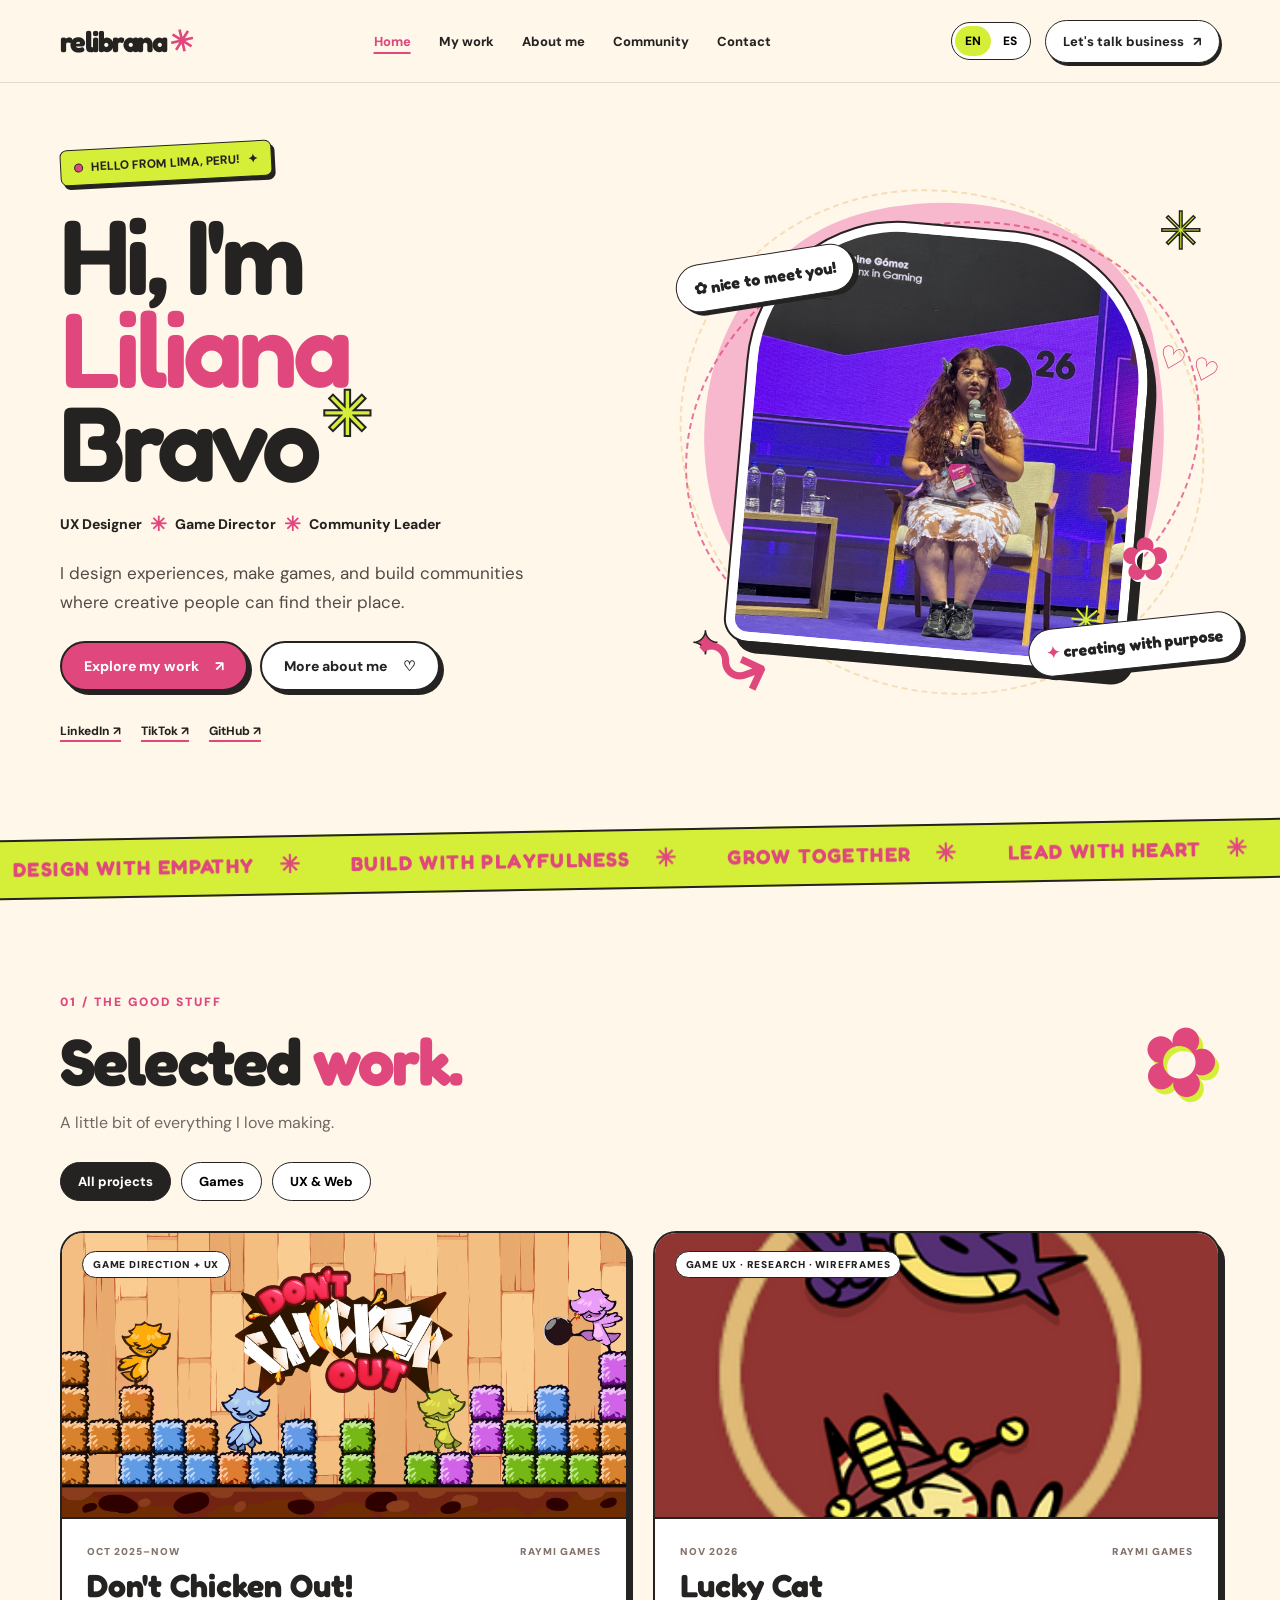
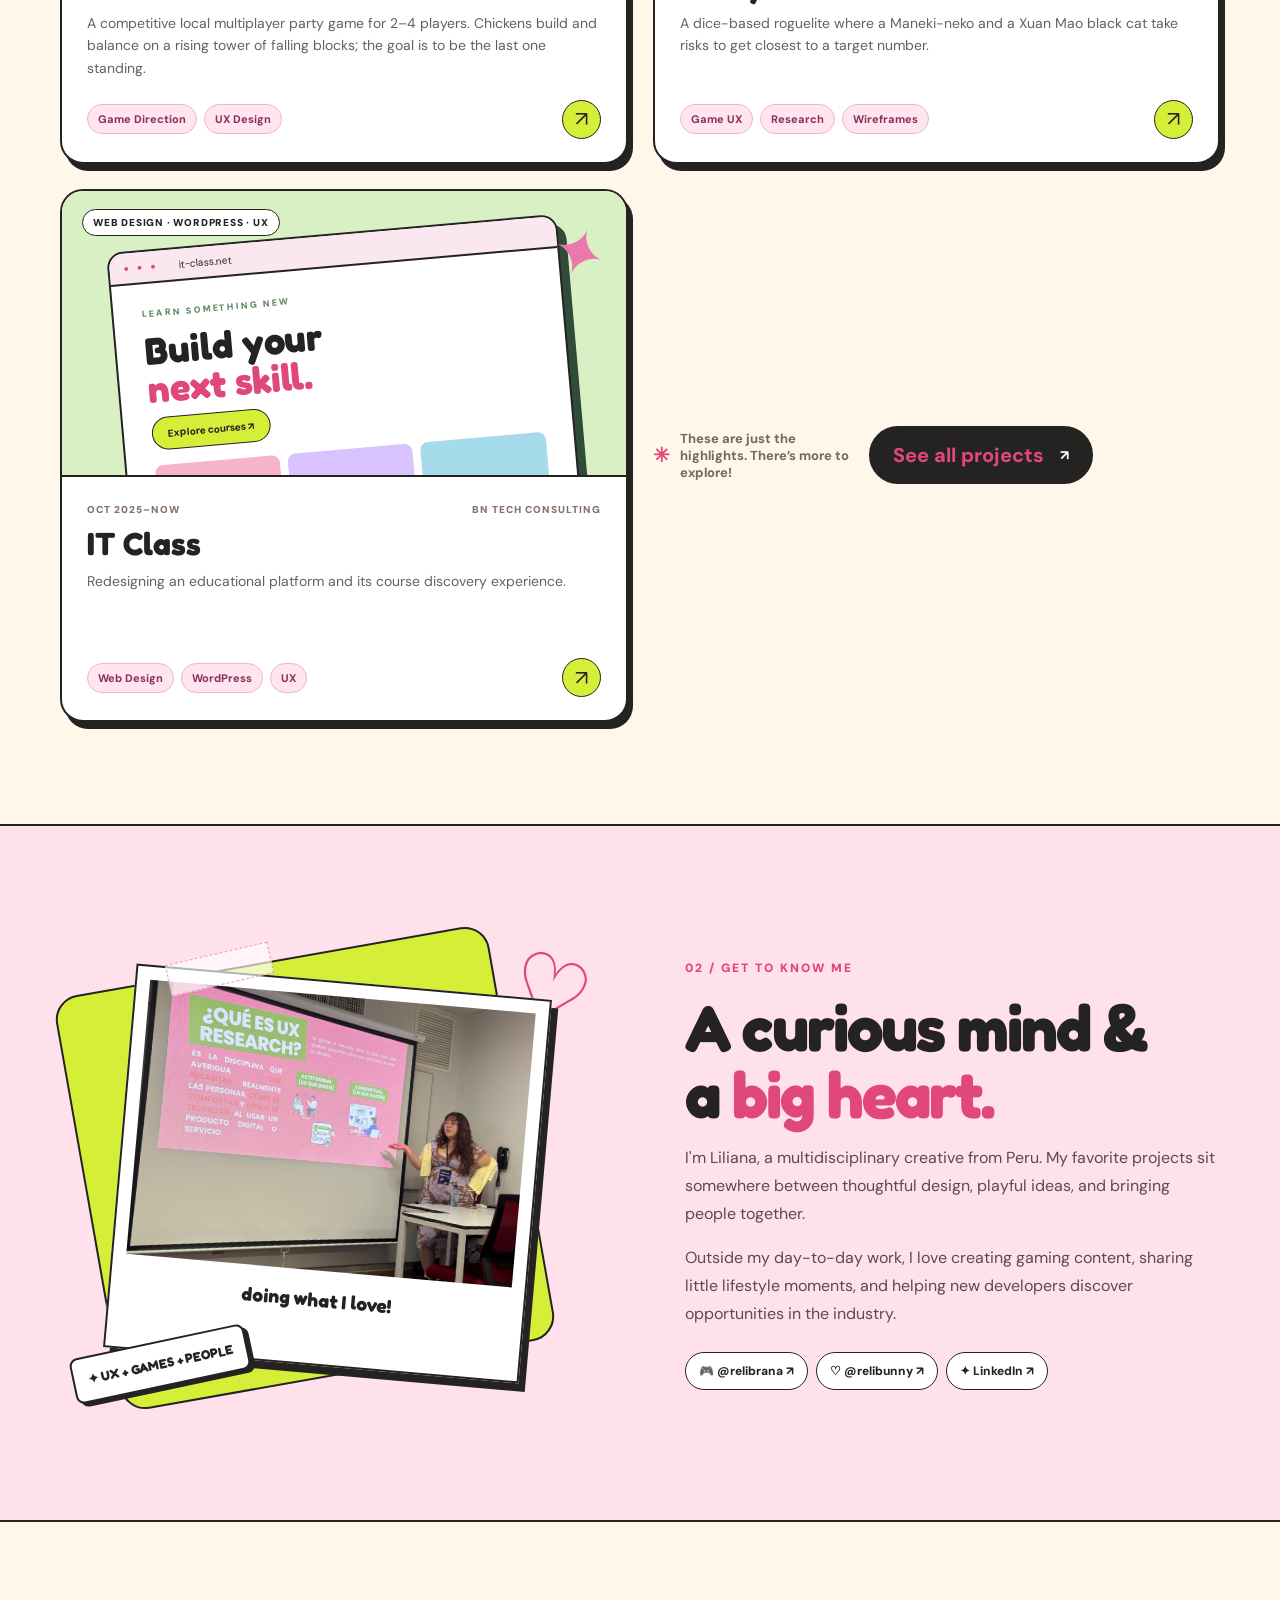
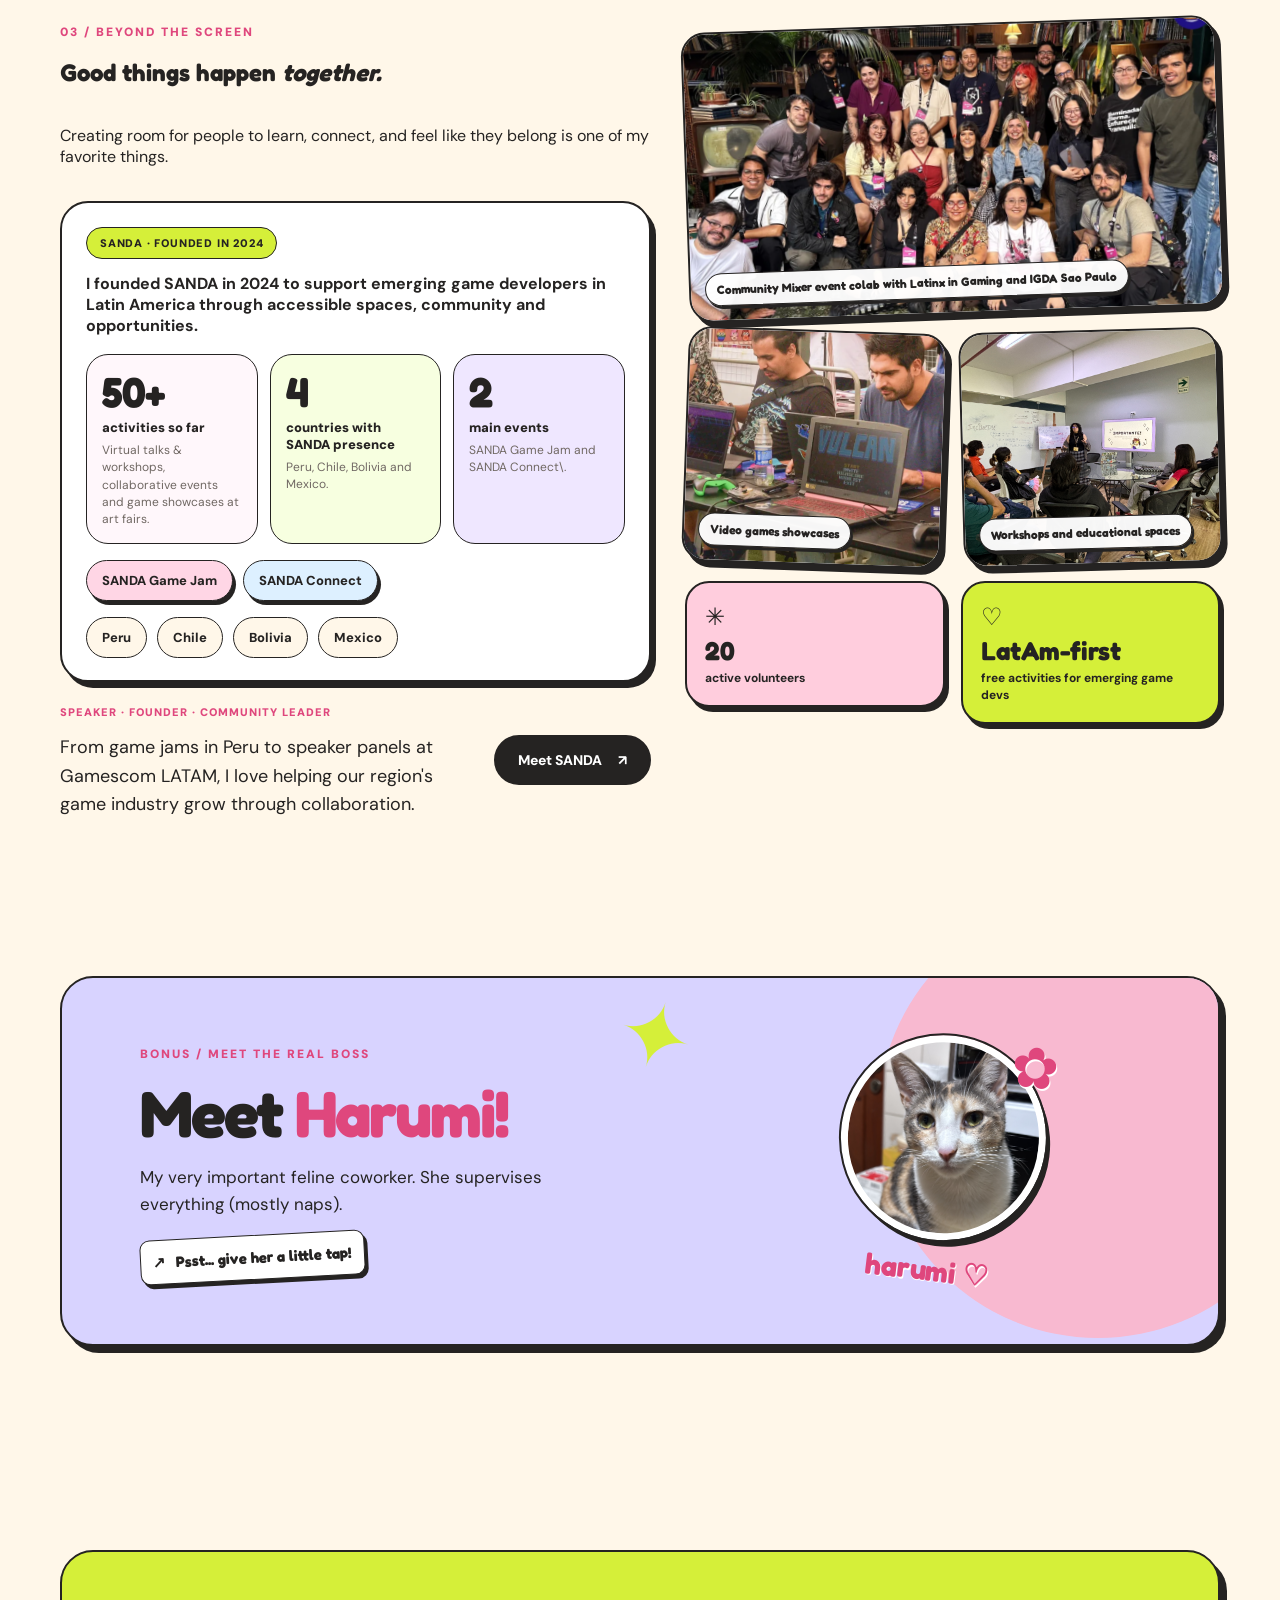
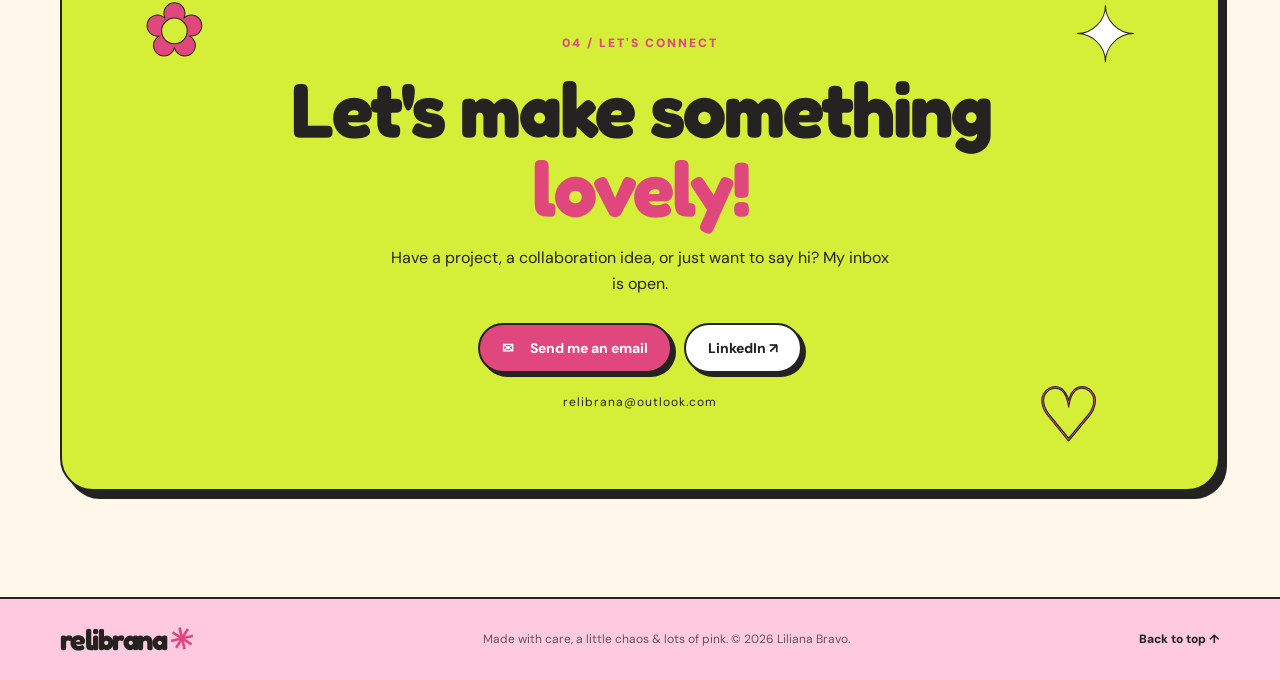
==== liliana-home/index.html @ 13c6dd51 "Initial commit" ====
<!DOCTYPE html>

<html lang="en">
<head>
<meta charset="utf-8"/>
<meta content="width=device-width, initial-scale=1" name="viewport"/>
<meta content="#fff7e9" name="theme-color"/>
<meta content="Liliana Bravo. UX Designer, Game Director and Community Leader based in Peru." name="description"/>
<title>Liliana Bravo · UX Designer · Game Director · Community Leader</title>
<link href="https://fonts.googleapis.com" rel="preconnect"/>
<link crossorigin="" href="https://fonts.gstatic.com" rel="preconnect"/>
<link href="https://fonts.googleapis.com/css2?family=DM+Sans:wght@400;500;600;700;800&amp;family=Fredoka:wght@400;500;600;700&amp;display=swap" rel="stylesheet"/>
<link href="styles.css" rel="stylesheet"/><link href="case-modal.css" rel="stylesheet"/>
<script defer="" src="script.js"></script><script defer="" src="case-modal.js"></script>
</head>
<body>
<a class="skip-link" data-en="Skip to content" data-es="Ir al contenido" href="#main">Skip to content</a>
<div class="site-shell">
<header class="site-header" id="top">
<nav aria-label="Primary navigation" class="nav wrap">
<a aria-label="Relibrana, home" class="wordmark" href="#top">relibrana<span class="wordmark-star">✳</span></a>
<button aria-controls="navLinks" aria-expanded="false" class="menu-button" id="menuButton" type="button"><span aria-hidden="true">☰</span><span class="sr-only">Menu</span></button>
<div class="nav-links" id="navLinks">
<a data-en="Home" data-es="Inicio" href="#top" class="nav-current" aria-current="page">Home</a>
<a data-en="My work" data-es="Mi trabajo" href="projects.html">My work</a>
<a data-en="About me" data-es="Sobre mí" href="about.html">About me</a>
<a data-en="Community" data-es="Comunidad" href="community.html">Community</a>
<a data-en="Contact" data-es="Contacto" href="contact.html">Contact</a>
</div>
<div class="nav-actions">
<div aria-label="Language / Idioma" class="lang-picker" role="group"><button aria-pressed="true" class="lang active" data-lang="en" type="button">EN</button><button aria-pressed="false" class="lang" data-lang="es" type="button">ES</button></div>
<a class="nav-contact" href="mailto:relibrana@outlook.com"><span data-en="Let's talk business" data-es="Hablemos de negocios">Let's talk business</span><span aria-hidden="true">↗</span></a>
</div>
</nav>
</header>
<main id="main">
<section aria-labelledby="hero-title" class="hero wrap">
<div class="hero-copy">
<div class="top-sticker"><span class="dot-live"></span><span data-en="HELLO FROM LIMA, PERU!" data-es="¡HOLA DESDE LIMA, PERÚ!">HELLO FROM LIMA, PERU!</span><span aria-hidden="true"> ✦</span></div>
<h1 id="hero-title"><span data-en="Hi, I'm" data-es="¡Hola! Soy">Hi, I'm</span><br/><span class="name-highlight">Liliana</span><br/>Bravo<span aria-hidden="true" class="star-title">✳</span></h1>
<div class="hero-role"><span data-en="UX Designer" data-es="Diseñadora UX">UX Designer</span><span aria-hidden="true" class="mini-star">✳</span><span>Game Director</span><span aria-hidden="true" class="mini-star">✳</span><span>Community Leader</span></div>
<p class="hero-lead" data-en="I design experiences, make games, and build communities where creative people can find their place." data-es="Diseño experiencias, creo videojuegos y construyo comunidades donde las personas creativas puedan encontrar su lugar.">I design experiences, make games, and build communities where creative people can find their place.</p>
<div class="hero-buttons"><a class="button button-pink" href="projects.html"><span data-en="Explore my work" data-es="Explora mis proyectos">Explore my work</span><span aria-hidden="true">↗</span></a><a class="button button-white" href="#about"><span data-en="More about me" data-es="Conoce más de mí">More about me</span><span aria-hidden="true">♡</span></a></div>
<div aria-label="Social profiles" class="social-links"><a href="https://www.linkedin.com/in/relibrana" rel="noopener noreferrer" target="_blank">LinkedIn ↗</a><a href="https://www.tiktok.com/@relibrana" rel="noopener noreferrer" target="_blank">TikTok ↗</a><a href="https://github.com/relibrana" rel="noopener noreferrer" target="_blank">GitHub ↗</a></div>
</div>
<div aria-label="Liliana at Gamescom LATAM 2026" class="hero-art">
<div class="orbit orbit-one"></div><div class="orbit orbit-two"></div>
<span aria-hidden="true" class="deco sparkle s1">✳</span><span aria-hidden="true" class="deco sparkle s2">✦</span><span aria-hidden="true" class="deco flower">✿</span>
<div class="hero-image-frame"><img alt="Liliana speaking on stage at Gamescom LATAM 2026" src="assets/gamescom.jpg"/><span aria-hidden="true" class="corner-sparkle">✳</span></div>
<div class="float-tag tag-top">✿ <span data-en="nice to meet you!" data-es="¡mucho gusto!">nice to meet you!</span></div>
<div class="float-tag tag-bottom"><span class="tag-sparkle">✦</span> <span data-en="creating with purpose" data-es="creando con propósito">creating with purpose</span></div>
<div aria-hidden="true" class="scribble-arrow">↝</div>
<div aria-hidden="true" class="mini-hearts">♡ ♡</div>
</div>
</section>
<div aria-hidden="true" class="ticker"><div class="ticker-track"><div class="ticker-segment"><span class="ticker-phrase">DESIGN WITH EMPATHY</span><span class="ticker-symbol">✳</span><span class="ticker-phrase">BUILD WITH PLAYFULNESS</span><span class="ticker-symbol">✳</span><span class="ticker-phrase">GROW TOGETHER</span><span class="ticker-symbol">✳</span><span class="ticker-phrase">LEAD WITH HEART</span><span class="ticker-symbol">✳</span><span class="ticker-phrase">MAKE THINGS CLEAR</span><span class="ticker-symbol">✳</span><span class="ticker-phrase">CREATE COZY COMMUNITIES</span><span class="ticker-symbol">✳</span><span class="ticker-phrase">TURN IDEAS INTO PLAY</span><span class="ticker-symbol">✳</span></div><div class="ticker-segment"><span class="ticker-phrase">DESIGN WITH EMPATHY</span><span class="ticker-symbol">✳</span><span class="ticker-phrase">BUILD WITH PLAYFULNESS</span><span class="ticker-symbol">✳</span><span class="ticker-phrase">GROW TOGETHER</span><span class="ticker-symbol">✳</span><span class="ticker-phrase">LEAD WITH HEART</span><span class="ticker-symbol">✳</span><span class="ticker-phrase">MAKE THINGS CLEAR</span><span class="ticker-symbol">✳</span><span class="ticker-phrase">CREATE COZY COMMUNITIES</span><span class="ticker-symbol">✳</span><span class="ticker-phrase">TURN IDEAS INTO PLAY</span><span class="ticker-symbol">✳</span></div></div></div>
<section aria-labelledby="work-heading" class="work-section section-pad" id="work"><div class="wrap">
<div class="section-head"><div><span class="eyebrow">01 / <span data-en="THE GOOD STUFF" data-es="LO MÁS LINDO">THE GOOD STUFF</span></span><h2 data-en="Selected &lt;em&gt;work&lt;/em&gt;&lt;span class='period'&gt;.&lt;/span&gt;" data-es="Mis &lt;em&gt;proyectos&lt;/em&gt;&lt;span class='period'&gt;.&lt;/span&gt;" id="work-heading">Selected <em>work</em><span class="period">.</span></h2><p data-en="A little bit of everything I love making." data-es="Un poquito de todo lo que me encanta hacer.">A little bit of everything I love making.</p></div><div aria-hidden="true" class="section-flower">✿</div></div>
<div aria-label="Filter projects" class="filters" role="group"><button class="filter active" data-en="All projects" data-es="Todos" data-filter="all">All projects</button><button class="filter" data-en="Games" data-es="Videojuegos" data-filter="games">Games</button><button class="filter" data-en="UX &amp; Web" data-es="UX y Web" data-filter="ux">UX &amp; Web</button></div>
<div class="project-grid">
<article class="project-card project-dco" data-category="games" data-open-case="dco" role="button" tabindex="0" aria-label="Open the Don’t Chicken Out case study"><div class="card-visual home-project-cover home-project-cover--dco"><div class="project-micro-tag" data-en="GAME DIRECTION + UX" data-es="DIRECCIÓN DE JUEGO + UX">GAME DIRECTION + UX</div><img src="assets/dco/portada.jpg" alt="Don't Chicken Out! cover art"></div><div class="card-content"><div class="project-meta"><span>OCT 2025–<span data-en="NOW" data-es="ACTUALIDAD">NOW</span></span><span>RAYMI GAMES</span></div><h3>Don't Chicken Out!</h3><p data-en="A competitive local multiplayer party game for 2–4 players. Chickens build and balance on a rising tower of falling blocks; the goal is to be the last one standing." data-es="Un party game competitivo multijugador local para 2–4 jugadores. Las gallinas construyen y se mantienen sobre una torre ascendente de bloques que caen; el objetivo es ser la última en pie.">A competitive local multiplayer party game for 2–4 players. Chickens build and balance on a rising tower of falling blocks; the goal is to be the last one standing.</p><div class="card-footer"><div class="tags"><span>Game Direction</span><span>UX Design</span></div><a aria-label="View the Don't Chicken Out case study" class="round-arrow" href="projects.html?case=dco">↗</a></div></div></article>
<article class="project-card project-lucky" data-category="games ux" data-open-case="lucky" role="button" tabindex="0" aria-label="Open the Lucky Cat case study"><div class="card-visual home-project-cover home-project-cover--lucky"><div class="project-micro-tag" data-en="GAME UX · RESEARCH · WIREFRAMES" data-es="UX DE JUEGOS · INVESTIGACIÓN · WIREFRAMES">GAME UX · RESEARCH · WIREFRAMES</div><img src="assets/lucky%20cat/portada.png" alt="Lucky Cat cover art"></div><div class="card-content"><div class="project-meta"><span>NOV 2026</span><span>RAYMI GAMES</span></div><h3>Lucky Cat</h3><p data-en="A dice-based roguelite where a Maneki-neko and a Xuan Mao black cat take risks to get closest to a target number." data-es="Un roguelite de dados donde un Maneki-neko y un gato negro Xuan Mao toman riesgos para acercarse a un número objetivo.">A dice-based roguelite where a Maneki-neko and a Xuan Mao black cat take risks to get closest to a target number.</p><div class="card-footer"><div class="tags"><span>Game UX</span><span>Research</span><span>Wireframes</span></div><a aria-label="View the Lucky Cat case study" class="round-arrow" href="projects.html?case=lucky">↗</a></div></div></article>

<article class="project-card project-it" data-category="ux" data-open-case="itclass" role="button" tabindex="0" aria-label="Open the IT Class case study"><div class="card-visual visual-it"><div class="project-micro-tag">WEB DESIGN · WORDPRESS · UX</div><div class="fake-browser"><div class="fake-browser-top"><span class="dots">● ● ●</span><span class="fake-url">it-class.net</span></div><div class="fake-browser-body"><span class="fake-kicker">LEARN SOMETHING NEW</span><strong>Build your<br/><i>next skill.</i></strong><div class="fake-button">Explore courses ↗</div><div class="fake-course-row"><i></i><i></i><i></i></div></div></div><span aria-hidden="true" class="it-float">✦</span></div><div class="card-content"><div class="project-meta"><span>OCT 2025–<span data-en="NOW" data-es="ACTUALIDAD">NOW</span></span><span>BN TECH CONSULTING</span></div><h3>IT Class</h3><p data-en="Redesigning an educational platform and its course discovery experience." data-es="Rediseño de una plataforma educativa y su experiencia de exploración de cursos.">Redesigning an educational platform and its course discovery experience.</p><div class="card-footer"><div class="tags"><span>Web Design</span><span>WordPress</span><span>UX</span></div><a aria-label="View the IT Class case study" class="round-arrow" href="projects.html?case=itclass">↗</a></div></div></article>
<div class="work-note"><span aria-hidden="true">✳</span><span data-en="These are just the highlights. There’s more to explore!" data-es="Estos son solo algunos destacados. ¡Hay mucho más por explorar!">These are just the highlights. There’s more to explore!</span><a class="button button-dark" href="projects.html"><span data-en="See all projects" data-es="Ver todos los proyectos">See all projects</span> ↗</a></div>
</div></section>
<section class="about-section section-pad" id="about"><div class="wrap about-grid"><div class="about-photos"><div class="photo-back"></div><figure class="about-main-photo"><img alt="Liliana presenting a UX Research talk at SANDA Connect 2026" src="assets/ux-talk.jpg"/><figcaption data-en="doing what I love!" data-es="¡haciendo lo que amo!">doing what I love!</figcaption></figure><div class="tape tape-one"></div><div class="about-heart">♡</div><div class="about-mini-sticker">✦ UX + GAMES + PEOPLE</div></div><div class="about-copy"><span class="eyebrow">02 / <span data-en="GET TO KNOW ME" data-es="CONÓCEME">GET TO KNOW ME</span></span><h2 data-en="A curious mind &amp; a &lt;em&gt;big heart.&lt;/em&gt;" data-es="Mucha curiosidad y un &lt;em&gt;gran corazón.&lt;/em&gt;">A curious mind &amp; a <em>big heart.</em></h2><p data-en="I'm Liliana, a multidisciplinary creative from Peru. My favorite projects sit somewhere between thoughtful design, playful ideas, and bringing people together." data-es="Soy Liliana, una creativa multidisciplinaria de Perú. Mis proyectos favoritos combinan diseño pensado para las personas, ideas divertidas y crear conexiones.">I'm Liliana, a multidisciplinary creative from Peru. My favorite projects sit somewhere between thoughtful design, playful ideas, and bringing people together.</p><p data-en="Outside my day-to-day work, I love creating gaming content, sharing little lifestyle moments, and helping new developers discover opportunities in the industry." data-es="Fuera de mi trabajo, me encanta crear contenido de videojuegos, compartir momentos de mi día a día y ayudar a nuevos desarrolladores a descubrir oportunidades en la industria.">Outside my day-to-day work, I love creating gaming content, sharing little lifestyle moments, and helping new developers discover opportunities in the industry.</p><div class="about-chips"><a href="https://www.tiktok.com/@relibrana" rel="noopener noreferrer" target="_blank">🎮 @relibrana ↗</a><a href="https://www.tiktok.com/@relibunny" rel="noopener noreferrer" target="_blank">♡ @relibunny ↗</a><a href="https://www.linkedin.com/in/relibrana" rel="noopener noreferrer" target="_blank">✦ LinkedIn ↗</a></div></div></div></section>
<section class="community-section section-pad" id="community"><div class="wrap"><div class="community-layout"><div class="community-copy"><span class="eyebrow">03 / <span data-en="BEYOND THE SCREEN" data-es="MÁS ALLÁ DE LA PANTALLA">BEYOND THE SCREEN</span></span><h2 data-en="Good things happen &lt;em&gt;together.&lt;/em&gt;" data-es="Las cosas lindas pasan &lt;em&gt;en comunidad.&lt;/em&gt;">Good things happen <em>together.</em></h2><p data-en="Creating room for people to learn, connect, and feel like they belong is one of my favorite things." data-es="Crear espacios donde las personas puedan aprender, conectar y sentirse parte de algo es una de mis cosas favoritas.">Creating room for people to learn, connect, and feel like they belong is one of my favorite things.</p><div class="community-story-card"><div class="story-kicker" data-en="SANDA · FOUNDED IN 2024" data-es="SANDA · FUNDADA EN 2024">SANDA · FOUNDED IN 2024</div><p class="community-sanda-lead" data-en="I founded SANDA in 2024 to support emerging game developers in Latin America through accessible spaces, community and opportunities." data-es="Fundé SANDA en 2024 para apoyar a quienes recién empiezan en la industria de videojuegos de Latinoamérica mediante espacios accesibles, comunidad y oportunidades.">I founded SANDA in 2024 to support emerging game developers in Latin America through accessible spaces, community and opportunities.</p><div class="community-stat-grid"><div class="community-stat"><strong>50+</strong><span data-en="activities so far" data-es="actividades realizadas">activities so far</span><small data-en="Virtual talks & workshops, collaborative events and game showcases at art fairs." data-es="Charlas y talleres virtuales, eventos colaborativos y exhibición de juegos en ferias de arte.">Virtual talks & workshops, collaborative events and game showcases at art fairs.</small></div><div class="community-stat"><strong>4</strong><span data-en="countries with SANDA presence" data-es="países con presencia SANDA">countries with SANDA presence</span><small data-en="Peru, Chile, Bolivia and Mexico." data-es="Perú, Chile, Bolivia y México.">Peru, Chile, Bolivia and Mexico.</small></div><div class="community-stat"><strong>2</strong><span data-en="main events" data-es="eventos principales">main events</span><small data-en="SANDA Game Jam and SANDA Connect\." data-es="SANDA Game Jam y SANDA Connect\.\">SANDA Game Jam and SANDA Connect.</small></div></div><div class="event-pill-row"><span class="event-pill">SANDA Game Jam</span><span class="event-pill">SANDA Connect</span></div><div class="country-pill-row"><span class="country-pill">Peru</span><span class="country-pill">Chile</span><span class="country-pill">Bolivia</span><span class="country-pill">Mexico</span></div></div><div class="community-bottom"><div><span data-en="SPEAKER · FOUNDER · COMMUNITY LEADER" data-es="PONENTE · FUNDADORA · LÍDER DE COMUNIDAD">SPEAKER · FOUNDER · COMMUNITY LEADER</span><p data-en="From game jams in Peru to speaker panels at Gamescom LATAM, I love helping our region's game industry grow through collaboration." data-es="Desde game jams en Perú hasta paneles en Gamescom LATAM, me encanta aportar al crecimiento de nuestra industria desde la colaboración.">From game jams in Peru to speaker panels at Gamescom LATAM, I love helping our region's game industry grow through collaboration.</p></div><a class="button button-dark" href="https://www.instagram.com/sanda.oficial/" rel="noopener noreferrer" target="_blank"><span data-en="Meet SANDA" data-es="Conoce SANDA">Meet SANDA</span> ↗</a></div></div><div class="community-visuals"><div class="community-photo photo-main"><img src="assets/gamescom_latam_networking.png" alt="Liliana at a Community Mixer with Latinx in Gaming and IGDA Sao Paulo"><div class="photo-caption" data-en="Community Mixer event colab with Latinx in Gaming and IGDA Sao Paulo" data-es="Evento Community Mixer en colaboración con Latinx in Gaming e IGDA Sao Paulo">Community Mixer event colab with Latinx in Gaming and IGDA Sao Paulo</div></div><div class="community-photo photo-secondary"><img src="assets/ferias_pepe.png" alt="Video game showcases"><div class="photo-caption" data-en="Video games showcases" data-es="Exhibiciones de videojuegos">Video games showcases</div></div><div class="community-photo photo-third"><img src="assets/pp-maki.jpg" alt="Workshops and educational spaces"><div class="photo-caption" data-en="Workshops and educational spaces" data-es="Talleres y espacios educativos">Workshops and educational spaces</div></div><div class="community-mini-card mini-pink"><span>✳</span><strong>20</strong><small data-en="active volunteers" data-es="voluntarios activos">active volunteers</small></div><div class="community-mini-card mini-lime"><span>♡</span><strong data-en="LatAm-first" data-es="LatAm first">LatAm-first</strong><small data-en="free activities for emerging game devs" data-es="actividades gratuitas para quienes empiezan en game dev">free activities for emerging game devs</small></div></div></div></div></section>
<section class="harumi-section section-pad" id="harumi"><div class="wrap harumi-card"><div class="harumi-text"><span class="eyebrow">BONUS / <span data-en="MEET THE REAL BOSS" data-es="CONOCE A LA VERDADERA JEFA">MEET THE REAL BOSS</span></span><h2 data-en="Meet &lt;em&gt;Harumi!&lt;/em&gt;" data-es="¡Conoce a &lt;em&gt;Harumi!&lt;/em&gt;">Meet <em>Harumi!</em></h2><p data-en="My very important feline coworker. She supervises everything (mostly naps)." data-es="Mi compañera felina más importante. Supervisa todo (sobre todo las siestas).">My very important feline coworker. She supervises everything (mostly naps).</p><div class="harumi-prompt"><span aria-hidden="true">↗</span><span data-en="Psst... give her a little tap!" data-es="Oye... ¡dale un toquecito!">Psst... give her a little tap!</span></div></div><button aria-label="Pet Harumi" class="harumi-button" id="harumiButton" type="button"><span class="harumi-photo-wrap"><img alt="Harumi, Liliana's calico cat" src="assets/harumi.jpg"/><span aria-hidden="true" class="harumi-bow">✿</span></span><span class="harumi-name">harumi ♡</span><span aria-hidden="true" id="heartEmitter"></span></button><span aria-hidden="true" class="harumi-star">✦</span></div></section>
<section class="contact-section section-pad" id="contact"><div class="wrap contact-card"><div aria-hidden="true" class="contact-stickers"><span>✿</span><span>✦</span><span>♡</span></div><span class="eyebrow">04 / <span data-en="LET'S CONNECT" data-es="CONECTEMOS">LET'S CONNECT</span></span><h2 data-en="Let's make something &lt;em&gt;lovely!&lt;/em&gt;" data-es="¡Hagamos algo &lt;em&gt;bonito!&lt;/em&gt;">Let's make something <em>lovely!</em></h2><p data-en="Have a project, a collaboration idea, or just want to say hi? My inbox is open." data-es="¿Tienes un proyecto, una idea para colaborar o solo quieres saludar? Mi correo está abierto.">Have a project, a collaboration idea, or just want to say hi? My inbox is open.</p><div class="contact-buttons"><a class="button button-pink" href="mailto:relibrana@outlook.com">✉ <span data-en="Send me an email" data-es="Envíame un correo">Send me an email</span></a><a class="button button-white" href="https://www.linkedin.com/in/relibrana" rel="noopener noreferrer" target="_blank">LinkedIn ↗</a></div><span class="contact-email">relibrana@outlook.com</span></div></section>
</main>
<footer class="site-footer"><div class="wrap footer-content"><a class="wordmark" href="#top">relibrana<span class="wordmark-star">✳</span></a><p data-en="Made with care, a little chaos &amp; lots of pink. © 2026 Liliana Bravo." data-es="Hecho con cariño, un poquito de caos y mucho rosa. © 2026 Liliana Bravo.">Made with care, a little chaos &amp; lots of pink. © 2026 Liliana Bravo.</p><a data-en="Back to top ↑" data-es="Volver arriba ↑" href="#top">Back to top ↑</a></div></footer>
</div>
<div class="case-modal" id="dco-case" role="dialog" aria-modal="true" aria-labelledby="dco-case-title" hidden>
  <div class="case-modal__backdrop" data-close-case></div>
  <section class="case-modal__panel" tabindex="-1">
    <button class="case-modal__close" type="button" data-close-case aria-label="Close case study">×<span class="sr-only" data-en="Close case study" data-es="Cerrar caso de estudio">Close case study</span></button>
    <div class="case-modal__hero">
      <div>
        <span class="case-modal__kicker">✳ <span data-en="GAME DIRECTION + UX" data-es="DIRECCIÓN DE JUEGO + UX">GAME DIRECTION + UX</span></span>
        <h2 id="dco-case-title">Don't <em>Chicken</em> Out<span class="period">!</span></h2>
        <p data-en="A local multiplayer party game where chickens compete on a tower of falling blocks. The project began as a 2024 game-jam idea and is now in active development at Raymi Games." data-es="Un party game multijugador local donde gallinas compiten sobre una torre de bloques que caen. El proyecto nació como una idea de game jam en 2024 y ahora está en desarrollo activo en Raymi Games.">A local multiplayer party game where chickens compete on a tower of falling blocks. The project began as a 2024 game-jam idea and is now in active development at Raymi Games.</p>
        <div class="case-modal__meta"><span>2025–<span data-en="NOW" data-es="ACTUALIDAD">NOW</span></span><span>Raymi Games</span><span data-en="Team of 5" data-es="Equipo de 5">Team of 5</span></div>
      </div>
      <div class="case-modal__art" aria-hidden="true"><span>🐔</span><span>🐥</span><i></i><i></i><i></i></div>
    </div>
    <div class="case-modal__body">
      <section>
        <span class="eyebrow">01 / <span data-en="MY CONTRIBUTION" data-es="MI APORTE">MY CONTRIBUTION</span></span>
        <div class="case-modal__split">
          <p class="case-modal__lead" data-en="I lead the project’s direction, help align the team and make decisions around its gameplay and player experience. I also work on the UX of the game flow, its screens and the lobby." data-es="Lidero la dirección del proyecto, ayudo a alinear al equipo y tomo decisiones sobre el gameplay y la experiencia de quienes juegan. También trabajo en el UX del flujo de juego, sus pantallas y el lobby.">I lead the project’s direction, help align the team and make decisions around its gameplay and player experience. I also work on the UX of the game flow, its screens and the lobby.</p>
          <ul class="case-modal__list">
            <li data-en="Game direction and coordination of a five-person team" data-es="Dirección de juego y coordinación de un equipo de cinco personas">Game direction and coordination of a five-person team</li>
            <li data-en="Game flow, interface screens and lobby UX" data-es="Flujo de juego, pantallas de interfaz y UX del lobby">Game flow, interface screens and lobby UX</li>
            <li data-en="Gameplay and UI iterations informed by player feedback" data-es="Iteraciones de gameplay e interfaz a partir del feedback de quienes juegan">Gameplay and UI iterations informed by player feedback</li>
          </ul>
        </div>
      </section>
      <section class="case-modal__process">
        <span class="eyebrow">02 / <span data-en="FROM JAM TO DEVELOPMENT" data-es="DE LA JAM AL DESARROLLO">FROM JAM TO DEVELOPMENT</span></span>
        <div class="case-modal__steps">
          <article><b>01</b><h3 data-en="Find the core loop" data-es="Encontrar el loop principal">Find the core loop</h3><p data-en="The original game-jam version established a fast, social multiplayer experience built around chickens and falling blocks." data-es="La versión original de game jam definió una experiencia multijugador rápida y social basada en gallinas y bloques que caen.">The original game-jam version established a fast, social multiplayer experience built around chickens and falling blocks.</p></article>
          <article><b>02</b><h3 data-en="Clarify the flow" data-es="Aclarar el flujo">Clarify the flow</h3><p data-en="I reviewed the screen flow and evolved the lobby so players can understand how to begin and what to do next." data-es="Revisé el flujo de pantallas y evolucioné el lobby para que las personas entiendan cómo empezar y qué hacer después.">I reviewed the screen flow and evolved the lobby so players can understand how to begin and what to do next.</p></article>
          <article><b>03</b><h3 data-en="Iterate with players" data-es="Iterar con quienes juegan">Iterate with players</h3><p data-en="Playtest feedback has guided changes to instructions, interface cues, blocks and gameplay elements." data-es="El feedback de pruebas ha guiado cambios en las instrucciones, señales de interfaz, bloques y elementos de gameplay.">Playtest feedback has guided changes to instructions, interface cues, blocks and gameplay elements.</p></article>
        </div>
      </section>
      <section class="case-modal__trailer">
        <div><span class="eyebrow">03 / <span data-en="TRAILER" data-es="TRAILER">TRAILER</span></span><h3 data-en="See the game in &lt;em&gt;motion.&lt;/em&gt;" data-es="Mira el juego &lt;em&gt;en acción.&lt;/em&gt;">See the game in <em>motion.</em></h3><p data-en="The playable prototype continues to evolve. This trailer shows the game’s current public presentation." data-es="El prototipo jugable continúa evolucionando. Este trailer muestra la presentación pública actual del juego.">The playable prototype continues to evolve. This trailer shows the game’s current public presentation.</p><div class="case-modal__tools"><span>Unity</span><span>Figma</span></div></div>
        <a class="case-modal__video" href="https://www.youtube.com/watch?v=U-nvo6fbJK0" target="_blank" rel="noopener noreferrer" aria-label="Watch the Don't Chicken Out trailer on YouTube"><span class="case-modal__play">▶</span><span data-en="Watch trailer on YouTube" data-es="Ver trailer en YouTube">Watch trailer on YouTube</span><small data-en="Opens YouTube" data-es="Abre YouTube">Opens YouTube</small></a>
      </section>
      <section class="case-modal__learning">
        <span>✳</span><p data-en="This project is teaching me how to guide a team through daily decisions while protecting a shared game vision and listening closely to the people who play it." data-es="Este proyecto me enseña a guiar a un equipo en sus decisiones diarias, mientras cuido una visión compartida del juego y escucho con atención a quienes lo juegan.">This project is teaching me how to guide a team through daily decisions while protecting a shared game vision and listening closely to the people who play it.</p>
        <a class="button button-dark" href="https://raymi-games.itch.io/dont-chicken-out" target="_blank" rel="noopener noreferrer"><span data-en="Play on itch.io" data-es="Jugar en itch.io">Play on itch.io</span> ↗</a>
      </section>
    </div>
  </section>
</div></body>
</html>
---- liliana-home/styles.css ----
:root{--cream:#fff7e9;--pink:#df477d;--pink-light:#ffc9dc;--lime:#d5ef39;--ink:#252322;--muted:#706863;--line:#302b29;--white:#fff;--lavender:#d7c5ff;--radius:26px;--shadow:5px 6px 0 var(--ink)}*{box-sizing:border-box}html{scroll-behavior:smooth;scroll-padding-top:100px}body{margin:0;background:var(--cream);color:var(--ink);font-family:'DM Sans',sans-serif;-webkit-font-smoothing:antialiased}button,a{touch-action:manipulation}a{color:inherit;text-decoration:none}button{font:inherit;cursor:pointer}img{display:block;max-width:100%}.wrap{width:min(1160px,calc(100% - 48px));margin:auto}.sr-only{position:absolute;width:1px;height:1px;padding:0;margin:-1px;overflow:hidden;clip:rect(0,0,0,0);white-space:nowrap;border:0}.skip-link{position:absolute;left:1rem;top:-50px;background:#fff;padding:12px;z-index:999}.skip-link:focus{top:12px}a:focus-visible,button:focus-visible{outline:3px solid #816cff;outline-offset:4px}.site-shell{overflow:hidden}.site-header{position:sticky;top:0;z-index:40;background:rgba(255,247,233,.95);backdrop-filter:blur(15px);border-bottom:1px solid rgba(40,34,30,.13)}.nav{display:flex;align-items:center;justify-content:space-between;min-height:82px;gap:20px}.wordmark{font:700 29px/1 'Fredoka',sans-serif;letter-spacing:-1.8px;white-space:nowrap}.wordmark span{color:var(--pink)}.wordmark .wordmark-dot{color:var(--lime);text-shadow:1px 1px 0 var(--ink)}.nav-links,.nav-actions{display:flex;gap:28px;align-items:center}.nav-links a{font-size:13px;font-weight:800;transition:color .2s}.nav-links a:hover{color:var(--pink)}.nav-actions{gap:14px}.lang-picker{display:flex;border:1.5px solid var(--ink);padding:3px;border-radius:40px;background:white;gap:2px}.lang{border:0;background:transparent;padding:7px 10px;border-radius:30px;font-size:12px;font-weight:800}.lang.active{background:var(--lime)}.nav-contact{border:1.6px solid var(--ink);border-radius:100px;padding:12px 17px;font-size:13px;font-weight:800;background:white;white-space:nowrap;box-shadow:2px 3px 0 var(--ink)}.nav-contact span:last-child{margin-left:9px}.nav-contact:hover{transform:translateY(2px);box-shadow:none}.menu-button{display:none}.hero{display:grid;grid-template-columns:1fr 1fr;gap:48px;align-items:center;min-height:650px;padding-top:62px;padding-bottom:90px}.hero-copy{position:relative;z-index:2}.top-sticker{display:inline-flex;align-items:center;gap:8px;background:var(--lime);border:1.5px solid var(--ink);padding:9px 13px;border-radius:7px;transform:rotate(-3deg);font-weight:800;font-size:12px;box-shadow:3px 4px 0 var(--ink)}.dot-live{width:9px;height:9px;background:var(--pink);border-radius:50%;border:1px solid var(--ink)}h1,h2,h3,p{margin-top:0}h1,h2,h3{font-family:'Fredoka',sans-serif}h1{font-size:clamp(72px,8.3vw,122px);line-height:.88;letter-spacing:-5px;margin:28px 0 22px;font-weight:600}.name-highlight{color:var(--pink)}.star-title{font-size:60px;color:var(--lime);-webkit-text-stroke:2px var(--ink);vertical-align:top;position:relative;top:-8px;left:5px}.hero-role{display:flex;gap:8px;flex-wrap:wrap;align-items:center;font-weight:800;font-size:14px}.mini-star{color:var(--pink);font-size:20px}.hero-lead{font-size:17px;line-height:1.65;color:#514b47;max-width:470px;margin:22px 0 25px}.hero-buttons{display:flex;gap:12px;flex-wrap:wrap}.button{display:inline-flex;align-items:center;justify-content:center;gap:16px;padding:14px 22px;border:2px solid var(--ink);border-radius:100px;font-size:14px;font-weight:800;transition:transform .2s,box-shadow .2s;white-space:nowrap}.button:hover{transform:translateY(-3px)}.button-pink{background:var(--pink);color:white;box-shadow:4px 4px 0 var(--ink)}.button-white{background:white;box-shadow:4px 4px 0 var(--ink)}.button-dark{background:var(--ink);color:white}.social-links{display:flex;gap:20px;margin-top:32px;font-size:12px;font-weight:800}.social-links a{text-decoration:underline;text-decoration-color:var(--pink);text-decoration-thickness:2px;text-underline-offset:5px}.hero-art{min-height:545px;position:relative;display:grid;place-items:center}.hero-art:before{content:'';position:absolute;width:84%;height:86%;background:#f7b7cd;border-radius:47% 53% 39% 61%/52% 39% 61% 48%;transform:rotate(-13deg);top:6%;left:7%}.hero-image-frame{width:72%;height:430px;position:relative;transform:rotate(5deg);background:white;border:9px solid white;outline:2px solid var(--ink);border-radius:150px 150px 22px 22px;box-shadow:10px 12px 0 var(--ink);overflow:hidden;z-index:1}.hero-image-frame img{width:100%;height:100%;object-fit:cover;object-position:59% 50%}.corner-sparkle{position:absolute;bottom:15px;right:15px;font-size:40px;color:var(--lime);text-shadow:2px 3px 0 var(--ink)}.orbit{position:absolute;border:2px dashed var(--pink);width:94%;height:79%;border-radius:50%;transform:rotate(-18deg);opacity:.72}.orbit-two{width:96%;height:91%;transform:rotate(30deg);border-color:#e7a441;opacity:.3}.float-tag{position:absolute;background:white;border:1.5px solid var(--ink);box-shadow:4px 4px 0 var(--ink);border-radius:40px;padding:13px 17px;font:700 16px 'Fredoka';z-index:3;white-space:nowrap}.tag-top{top:85px;left:2%;transform:rotate(-9deg)}.tag-bottom{bottom:46px;right:-4%;transform:rotate(-6deg)}.tag-sparkle{color:var(--pink)}.deco{position:absolute;z-index:3}.sparkle{font-size:52px;color:var(--lime);-webkit-text-stroke:1.5px var(--ink)}.s1{right:3%;top:28px}.s2{left:5%;bottom:50px;font-size:32px;color:var(--pink)}.flower{right:9%;bottom:115px;color:var(--pink);font-size:60px;text-shadow:2px 2px 0 white}.scribble-arrow{position:absolute;font-size:86px;z-index:3;color:var(--pink);bottom:0;left:6%;transform:rotate(25deg)}.mini-hearts{position:absolute;right:0;top:32%;z-index:4;color:var(--pink);font-size:31px;transform:rotate(20deg)}.ticker{background:var(--lime);border-block:2px solid var(--ink);transform:rotate(-1deg);width:102%;margin-left:-1%;overflow:hidden}.ticker-inner{font:700 20px/1.5 'Fredoka';white-space:nowrap;padding:9px 0;letter-spacing:1.5px;text-align:center}.ticker span{color:var(--pink);margin:0 16px}.section-pad{padding:102px 0}.section-head{display:flex;justify-content:space-between;align-items:center;margin-bottom:29px}.eyebrow{font-size:12px;font-weight:900;letter-spacing:2px;color:var(--pink);text-transform:uppercase}.section-head h2,.about-copy h2,.community-intro h2,.harumi-text h2,.contact-card h2{font-size:clamp(44px,5.1vw,73px);letter-spacing:-2px;line-height:1.02;margin:17px 0}.section-head h2 em,.about-copy h2 em,.community-intro h2 em,.harumi-text h2 em,.contact-card h2 em{color:var(--pink);font-style:normal}.section-head p{color:var(--muted);font-size:16px;margin:0}.period{color:var(--pink)}.section-flower{font-size:95px;color:var(--pink);text-shadow:5px 4px 0 var(--lime);transform:rotate(17deg)}.filters{display:flex;gap:10px;flex-wrap:wrap;margin-bottom:30px}.filter{border:1.7px solid var(--ink);border-radius:100px;background:white;padding:10px 17px;font-size:13px;font-weight:800}.filter.active{background:var(--ink);color:white}.project-grid{display:grid;grid-template-columns:repeat(2,minmax(0,1fr));gap:25px}.project-card{background:white;border:2px solid var(--ink);border-radius:23px;overflow:hidden;box-shadow:5px 7px 0 var(--ink);transition:transform .25s}.project-card:hover{transform:translateY(-6px) rotate(-.5deg)}.project-card.is-hidden{display:none}.card-visual{height:286px;position:relative;overflow:hidden;padding:24px;border-bottom:2px solid var(--ink)}.project-micro-tag{position:absolute;top:18px;left:20px;background:white;border:1px solid var(--ink);padding:6px 10px;border-radius:20px;font-size:10px;font-weight:900;letter-spacing:.8px;z-index:3}.visual-dco{background:#caeafa}.visual-dco:before{content:'';position:absolute;inset:-130px -80px auto auto;width:360px;height:360px;border-radius:50%;background:#9dd4ff;border:2px dashed #496c8c}.visual-dco:after{content:'';position:absolute;left:-40px;bottom:-100px;width:230px;height:220px;border-radius:50%;background:#fef38b}.chicken-cloud{position:absolute;top:15px;right:70px;color:#fff;font-size:140px;opacity:.75}.chicken-wrap{position:absolute;right:34px;top:85px;transform:rotate(-9deg);z-index:2;white-space:nowrap}.chicken-emoji{font-size:104px;filter:drop-shadow(4px 7px 0 #25304a)}.chicken-right{font-size:63px;position:relative;top:22px;right:17px}.blocks{position:absolute;bottom:0;right:0;display:flex;gap:3px;z-index:1}.blocks span{display:block;width:57px;height:62px;background:#ef8ba9;border:2px solid #252322;transform:rotate(6deg)}.blocks span:nth-child(2){height:92px;background:#e9da52}.blocks span:nth-child(3){height:48px;background:#b8e885}.blocks span:nth-child(4){height:118px;background:#f1ad60}.visual-title{position:absolute;left:25px;bottom:39px;font:700 46px/.88 'Fredoka';letter-spacing:-1px;color:#2c4a72;transform:rotate(-5deg);text-shadow:3px 4px 0 white;z-index:2}.visual-mini{position:absolute;left:25px;bottom:12px;z-index:2;font-size:10px;letter-spacing:1px;font-weight:900}.visual-lucky{background:#f6bfd5}.visual-lucky:before{content:'';position:absolute;width:400px;height:400px;border:2px dashed rgba(255,255,255,.75);border-radius:50%;top:-165px;right:-120px}.lucky-cat-icon{position:absolute;top:67px;right:34px;width:160px;height:155px;border-radius:46% 46% 36% 36%;border:3px solid var(--ink);background:#fff6e6;display:grid;place-items:center;font:bold 39px 'Fredoka';color:var(--pink);transform:rotate(9deg);box-shadow:8px 8px 0 #d85d8c}.lucky-cat-icon:before,.lucky-cat-icon:after{content:'';position:absolute;top:-21px;width:50px;height:53px;background:#fff6e6;border:3px solid var(--ink);z-index:-1}.lucky-cat-icon:before{left:8px;transform:rotate(-30deg);border-radius:10px 80px 8px 7px}.lucky-cat-icon:after{right:8px;transform:rotate(30deg);border-radius:80px 10px 7px 8px}.dice-set{position:absolute;right:7px;bottom:9px;z-index:2;display:flex;gap:7px;transform:rotate(10deg)}.dice-set span{background:white;border:2px solid var(--ink);box-shadow:2px 3px 0 var(--ink);border-radius:10px;padding:1px 6px;font-size:43px;color:var(--pink)}.lucky-title{color:#a6215d;font-size:57px;bottom:41px}.lucky-spark{position:absolute;right:20px;top:25px;font-size:50px;color:var(--lime);z-index:2}.visual-sanda{background:#dde6ff}.visual-sanda:before{content:'';position:absolute;inset:20px 15px;background:repeating-linear-gradient(0deg,transparent 0 27px,#cbd9f2 28px 29px),repeating-linear-gradient(90deg,transparent 0 27px,#cbd9f2 28px 29px);border-radius:20px}.sanda-blob{position:absolute;inset:58px 70px 40px;display:flex;flex-direction:column;align-items:center;justify-content:center;background:#324caa;border:3px solid var(--ink);border-radius:43% 57% 35% 65%/53% 38% 62% 47%;transform:rotate(-4deg);color:white;box-shadow:6px 9px 0 #e7a5cd}.sanda-word{font:700 62px/1 'Fredoka';letter-spacing:-3px;color:#fff}.sanda-word span{font-size:23px;color:var(--lime);vertical-align:top}.sanda-sub{font-size:11px;letter-spacing:1px;font-weight:800;margin-top:10px;text-align:center}.sanda-doodle{position:absolute;font-size:56px;color:var(--pink)}.d1{left:25px;bottom:26px}.d2{right:20px;top:30px;transform:rotate(22deg)}.sanda-countries{position:absolute;bottom:14px;right:19px;font-weight:800;font-size:10px;letter-spacing:2px}.visual-it{background:#d9f0c4}.fake-browser{position:absolute;left:56px;right:56px;top:42px;bottom:-52px;border:2px solid var(--ink);border-radius:16px;background:white;transform:rotate(-5deg);box-shadow:8px 10px 0 #304b39;overflow:hidden}.fake-browser-top{height:32px;border-bottom:2px solid var(--ink);display:flex;align-items:center;padding:0 14px;gap:20px;background:#fbe7f0}.dots{color:var(--pink);letter-spacing:3px;font-size:9px}.fake-url{font-size:10px}.fake-browser-body{padding:17px 28px}.fake-kicker{font-size:9px;letter-spacing:2px;font-weight:900;color:#618b66}.fake-browser-body strong{font:700 38px/1 'Fredoka';display:block;margin:10px 0}.fake-browser-body strong i{font-style:normal;color:var(--pink)}.fake-button{display:inline-block;background:var(--lime);font-size:10px;font-weight:800;border:1px solid var(--ink);border-radius:20px;padding:9px 15px}.fake-course-row{display:flex;gap:8px;margin-top:15px}.fake-course-row i{display:block;background:#f7b3ca;width:32%;height:58px;border-radius:8px}.fake-course-row i:nth-child(2){background:#d8c2ff}.fake-course-row i:nth-child(3){background:#a6dbeb}.it-float{position:absolute;right:20px;top:20px;font-size:66px;color:#e979ad;transform:rotate(20deg)}.card-content{padding:26px 25px 23px}.project-meta{display:flex;justify-content:space-between;gap:10px;font-size:10px;letter-spacing:1px;color:#84736a;font-weight:900;margin-bottom:10px}.card-content h3{font-size:32px;line-height:1.1;margin:0 0 9px}.card-content p{font-size:14px;line-height:1.6;color:#695f5c;min-height:68px;margin-bottom:20px}.card-footer{display:flex;justify-content:space-between;align-items:center;gap:12px}.tags{display:flex;gap:7px;flex-wrap:wrap}.tags span{background:#ffe5ef;border:1px solid #efb5cb;color:#8b3458;border-radius:30px;padding:7px 10px;font-weight:800;font-size:11px}.round-arrow{display:grid;place-items:center;min-width:39px;height:39px;background:var(--lime);border:1.5px solid var(--ink);border-radius:50%;font-size:21px}.round-arrow:hover{transform:rotate(45deg)}.work-note{display:flex;justify-content:center;align-items:center;gap:10px;font-size:13px;color:var(--muted);font-weight:700;margin-top:34px}.work-note span:first-child{color:var(--pink);font-size:20px}.about-section{background:#ffe1eb;border-block:2px solid var(--ink)}.about-grid{display:grid;grid-template-columns:1fr 1fr;gap:90px;align-items:center}.about-photos{height:490px;position:relative;display:grid;place-items:center}.photo-back{position:absolute;inset:30px 70px 40px 25px;background:var(--lime);border:2px solid var(--ink);border-radius:25px;transform:rotate(-10deg)}.about-main-photo{position:relative;width:78%;height:385px;background:white;padding:13px 13px 50px;border:2px solid var(--ink);box-shadow:7px 8px 0 var(--ink);transform:rotate(5deg);margin:0;z-index:2}.about-main-photo img{width:100%;height:100%;object-fit:cover;object-position:70% 48%}.about-main-photo figcaption{text-align:center;font:700 19px 'Fredoka';margin:12px 0}.tape{position:absolute;width:105px;height:32px;background:rgba(255,255,255,.65);z-index:3;border:1px dashed #eb99b4;transform:rotate(-13deg);left:20%;top:25px}.about-heart{position:absolute;right:5px;top:5px;font-size:90px;color:var(--pink);transform:rotate(20deg)}.about-mini-sticker{position:absolute;bottom:31px;left:2%;background:white;border:2px solid var(--ink);padding:13px;border-radius:8px;box-shadow:4px 4px 0 var(--ink);font:700 13px 'Fredoka';transform:rotate(-12deg);z-index:4}.about-copy h2{max-width:500px}.about-copy p{font-size:16px;color:#5c4a4d;line-height:1.75;max-width:550px}.about-chips{display:flex;gap:8px;flex-wrap:wrap;margin-top:24px}.about-chips a{background:white;border:1.5px solid var(--ink);border-radius:28px;padding:10px 13px;font-size:12px;font-weight:800}.about-chips a:hover{background:var(--lime)}.community-section{background:var(--cream)}.community-intro{max-width:700px}.community-intro p{font-size:17px;line-height:1.7;color:var(--muted);max-width:650px}.community-cards{display:grid;grid-template-columns:repeat(3,1fr);gap:19px;margin-top:36px}.community-tile{border:2px solid var(--ink);border-radius:26px;padding:30px 25px;min-height:230px;display:flex;flex-direction:column;align-items:flex-start;box-shadow:4px 5px 0 var(--ink)}.community-tile.pink{background:#f8c1d6}.community-tile.lime{background:var(--lime)}.community-tile.lavender{background:var(--lavender)}.tile-icon{font-size:37px;margin-bottom:13px}.community-tile strong{font:700 74px/1 'Fredoka'}.community-tile>span:last-child{font-size:14px;font-weight:800;margin-top:9px}.community-bottom{margin-top:40px;display:flex;justify-content:space-between;gap:32px;align-items:center}.community-bottom div{max-width:620px}.community-bottom div>span{font-size:11px;font-weight:900;color:var(--pink);letter-spacing:1px}.community-bottom p{font-size:18px;line-height:1.6;margin:12px 0 0}.harumi-section{padding-top:55px}.harumi-card{min-height:370px;background:#d8d3ff;border:2px solid var(--ink);border-radius:33px;display:grid;grid-template-columns:1.2fr .8fr;align-items:center;padding:40px 78px;position:relative;overflow:hidden;box-shadow:6px 7px 0 var(--ink)}.harumi-card:before{content:'';position:absolute;width:440px;height:440px;right:-100px;top:-80px;border-radius:50%;background:#f8b9d0}.harumi-text{position:relative;z-index:2}.harumi-text p{max-width:430px;font-size:17px;line-height:1.6}.harumi-prompt{display:inline-flex;gap:10px;align-items:center;background:white;border:1.5px solid var(--ink);box-shadow:3px 4px 0 var(--ink);transform:rotate(-3deg);border-radius:10px;padding:12px;font:700 15px 'Fredoka'}.harumi-button{position:relative;z-index:2;justify-self:center;width:240px;display:flex;flex-direction:column;align-items:center;border:0;background:transparent;transform:rotate(7deg);transition:transform .2s}.harumi-button:hover{transform:rotate(2deg) scale(1.04)}.harumi-photo-wrap{position:relative;display:block;width:205px;height:205px;border:7px solid white;border-radius:50%;overflow:visible;background:white;box-shadow:5px 6px 0 var(--ink);outline:2px solid var(--ink)}.harumi-photo-wrap img{width:100%;height:100%;object-fit:cover;object-position:50% 36%;border-radius:50%}.harumi-bow{position:absolute;right:-12px;top:-22px;font-size:57px;color:var(--pink);text-shadow:1px 2px white}.harumi-name{font:700 29px 'Fredoka';margin-top:13px;color:var(--pink);text-shadow:1px 1px white}.harumi-star{position:absolute;font-size:90px;color:var(--lime);left:48%;top:0;transform:rotate(17deg)}#heartEmitter{pointer-events:none;position:absolute;inset:0}.heart-pop{position:absolute;bottom:56%;left:50%;font-size:30px;color:var(--pink);animation:heart-float 1.15s ease-out forwards;filter:drop-shadow(1px 2px white)}@keyframes heart-float{0%{opacity:0;transform:translate(-50%,10px) scale(.6) rotate(-10deg)}25%{opacity:1}100%{opacity:0;transform:translate(calc(-50% + var(--drift,0px)),-116px) scale(1.5) rotate(18deg)}}.contact-section{padding-bottom:106px}.contact-card{text-align:center;position:relative;padding:79px 20px;border:2px solid var(--ink);border-radius:33px;background:var(--lime);box-shadow:7px 8px 0 var(--ink)}.contact-card h2{font-size:clamp(46px,6vw,84px);margin:18px auto;max-width:800px}.contact-card h2 em{color:var(--pink)}.contact-card p{max-width:500px;font-size:16px;line-height:1.65;margin:0 auto 25px}.contact-buttons{display:flex;justify-content:center;gap:12px;flex-wrap:wrap}.contact-email{display:block;margin-top:21px;font-size:12px;letter-spacing:1px}.contact-stickers span{position:absolute;font-size:75px;color:var(--pink);-webkit-text-stroke:1px var(--ink)}.contact-stickers span:nth-child(1){top:30px;left:7%}.contact-stickers span:nth-child(2){right:7%;top:35px;color:white}.contact-stickers span:nth-child(3){bottom:25px;right:10%}.site-footer{background:#ffcade;border-top:2px solid var(--ink);padding:26px 0}.footer-content{display:flex;align-items:center;gap:24px;justify-content:space-between}.footer-content p{font-size:12px;color:#69525e;margin:0}.footer-content>a:last-child{font-size:12px;font-weight:800}@media(max-width:1020px){.nav-links{gap:15px}.nav{gap:10px}.hero{gap:10px}.hero-art{min-height:485px}.hero-image-frame{height:380px}.hero-lead{font-size:15px}.about-grid{gap:30px}.hero-role{font-size:12px}.nav-contact{display:none}}@media(max-width:760px){.wrap{width:min(100% - 36px,590px)}.nav{min-height:70px}.wordmark{font-size:25px}.menu-button{display:block;order:3;background:white;border:1.5px solid var(--ink);border-radius:11px;padding:7px 10px;font-size:20px}.nav-actions{margin-left:auto}.nav-links{position:absolute;top:70px;left:0;right:0;display:none;background:var(--cream);border-bottom:2px solid var(--ink);padding:20px 25px 24px;flex-direction:column;align-items:stretch;gap:0;box-shadow:0 10px 20px rgba(0,0,0,.08)}.nav-links.is-open{display:flex}.nav-links a{padding:13px 0;font-size:16px}.hero{grid-template-columns:1fr;padding-top:46px;padding-bottom:64px;gap:0;min-height:unset}.hero-copy{order:1}.hero-art{order:2;min-height:485px;margin-top:5px}.hero-image-frame{max-width:350px;height:375px}.hero h1{font-size:clamp(67px,14vw,98px);letter-spacing:-3px}.star-title{font-size:42px}.hero-role{font-size:12px}.hero-lead{max-width:560px}.tag-bottom{right:0;bottom:27px}.tag-top{left:4%;top:44px}.ticker-inner{font-size:16px}.section-pad{padding:75px 0}.section-flower{font-size:67px}.section-head h2,.about-copy h2,.community-intro h2,.harumi-text h2,.contact-card h2{font-size:clamp(40px,9vw,59px)}.project-grid{grid-template-columns:1fr;gap:21px}.card-visual{height:295px}.card-content p{min-height:unset}.about-grid{grid-template-columns:1fr;gap:40px}.about-photos{height:390px}.about-main-photo{height:320px;width:75%}.community-cards{grid-template-columns:1fr;gap:14px}.community-tile{min-height:135px;padding:20px;display:grid;grid-template-columns:70px 100px 1fr;align-items:center;gap:10px}.tile-icon{margin:0}.community-tile strong{font-size:60px}.community-tile>span:last-child{margin:0}.community-bottom{flex-direction:column;align-items:start}.harumi-card{grid-template-columns:1fr;gap:30px;text-align:center;padding:45px 25px}.harumi-text p{margin:0 auto 18px}.harumi-card:before{right:-200px;top:40%}.harumi-star{left:5%;top:45%}.harumi-photo-wrap{width:185px;height:185px}.contact-stickers span{font-size:40px}.contact-stickers span:nth-child(1){left:2%;top:10px}.contact-stickers span:nth-child(2){right:2%;top:10px}.contact-card{padding:70px 12px}.footer-content{flex-wrap:wrap;gap:12px}.footer-content p{order:3;width:100%}}@media(max-width:390px){.hero h1{font-size:65px}.hero-role{gap:4px;font-size:11px}.hero-buttons .button{width:100%}.hero-art{min-height:400px}.hero-image-frame{height:320px}.float-tag{font-size:12px}.card-visual{height:250px}.visual-title{font-size:40px}.lucky-title{font-size:48px}.chicken-emoji{font-size:78px}.sanda-word{font-size:42px}.community-tile{grid-template-columns:40px 80px 1fr}.community-tile strong{font-size:49px}}@media(prefers-reduced-motion:reduce){*,*:before,*:after{scroll-behavior:auto!important;animation-duration:.01ms!important;transition-duration:.01ms!important}}

/* v2: Brand + continuous, seamless horizontal ticker */
.wordmark{letter-spacing:-1.55px}.wordmark .wordmark-star{color:var(--pink);display:inline-block;margin-left:3px;letter-spacing:0;transform:rotate(-13deg)}
.ticker{overflow:hidden}.ticker-track{display:flex;width:max-content;animation:ticker-scroll 22s linear infinite;will-change:transform}.ticker-segment{display:flex;align-items:center;flex:none;white-space:nowrap;padding:9px 0;font:700 20px/1.5 'Fredoka',sans-serif;letter-spacing:1.4px}.ticker-phrase{padding-left:26px}.ticker-symbol{color:var(--pink);padding:0 24px;font-size:25px}@keyframes ticker-scroll{to{transform:translateX(-50%)}}
.community-sanda-lead{font-weight:700;color:var(--ink);max-width:780px;margin-top:14px}
@media(max-width:760px){.ticker-segment{font-size:16px;padding:11px 0}.ticker-phrase{padding-left:16px}.ticker-symbol{padding:0 18px}.ticker-track{animation-duration:18s}}
@media(prefers-reduced-motion:reduce){.ticker-track{animation:none;transform:none}.ticker{overflow-x:auto;scrollbar-width:thin}}
.ticker .ticker-phrase,.ticker .ticker-symbol{margin:0}


/* === v4 updates === */
.ticker-track{animation-duration:36s}
@media(max-width:760px){.ticker-track{animation-duration:24s}}
.community-layout{display:grid;grid-template-columns:minmax(0,1.05fr) minmax(320px,.95fr);gap:34px;align-items:start}
.community-copy{display:flex;flex-direction:column;gap:18px}
.community-copy .community-bottom{margin-top:0}
.community-story-card{background:white;border:2px solid var(--ink);border-radius:28px;padding:24px 24px 22px;box-shadow:5px 6px 0 var(--ink)}
.story-kicker{display:inline-flex;align-items:center;gap:8px;background:var(--lime);padding:8px 13px;border-radius:999px;border:1.5px solid var(--ink);font-size:11px;font-weight:900;letter-spacing:.8px;width:max-content}
.community-stat-grid{display:grid;grid-template-columns:repeat(3,minmax(0,1fr));gap:12px;margin-top:18px}
.community-stat{background:#fff7fb;border:1.7px solid var(--ink);border-radius:22px;padding:16px 15px 14px;display:flex;flex-direction:column;gap:6px;min-height:166px}
.community-stat:nth-child(2){background:#f7ffe0}
.community-stat:nth-child(3){background:#efe7ff}
.community-stat strong{font:700 42px/1 'Fredoka';letter-spacing:-1.2px}
.community-stat span{font-size:13px;font-weight:900}
.community-stat small{font-size:12px;line-height:1.45;color:var(--muted)}
.event-pill-row,.country-pill-row{display:flex;flex-wrap:wrap;gap:10px;margin-top:16px}
.event-pill,.country-pill{display:inline-flex;align-items:center;justify-content:center;padding:11px 15px;border-radius:999px;border:1.6px solid var(--ink);background:#fff;font-weight:800;font-size:13px;box-shadow:3px 4px 0 var(--ink)}
.event-pill:nth-child(1){background:#ffd6e5}.event-pill:nth-child(2){background:#ddf0ff}.event-pill:nth-child(3){background:#e7f68a}
.country-pill{background:var(--cream);box-shadow:none}
.community-visuals{display:grid;grid-template-columns:repeat(2,minmax(0,1fr));gap:16px;align-items:start}
.community-photo{position:relative;border:2px solid var(--ink);border-radius:24px;overflow:hidden;background:white;box-shadow:5px 6px 0 var(--ink);min-width:0}
.community-photo img{width:100%;height:100%;object-fit:cover;display:block}
.photo-main{grid-column:1 / -1;height:290px;transform:rotate(-2deg)}
.photo-secondary{height:235px;transform:rotate(2deg)}
.photo-third{height:235px;transform:rotate(-1.5deg)}
.photo-caption{position:absolute;left:14px;bottom:14px;background:rgba(255,255,255,.96);border:1.5px solid var(--ink);border-radius:999px;padding:8px 11px;font:700 12px 'Fredoka';box-shadow:2px 3px 0 var(--ink)}
.community-mini-card{border:2px solid var(--ink);border-radius:24px;padding:18px;box-shadow:4px 5px 0 var(--ink);display:flex;flex-direction:column;gap:6px;min-height:124px;justify-content:center}
.community-mini-card span{font-size:24px}.community-mini-card strong{font:700 26px/1 'Fredoka'}.community-mini-card small{font-size:12px;line-height:1.4;font-weight:700}
.mini-pink{background:#ffcddd}.mini-lime{background:var(--lime)}
@media(max-width:950px){.community-layout{grid-template-columns:1fr}.community-visuals{order:-1}.community-copy .community-bottom{margin-top:6px}}
@media(max-width:760px){.community-story-card{padding:20px}.community-stat-grid{grid-template-columns:1fr}.community-stat{min-height:auto}.community-visuals{grid-template-columns:1fr}.photo-main,.photo-secondary,.photo-third{grid-column:auto;height:250px;transform:none}.community-mini-card{min-height:auto}.event-pill,.country-pill{font-size:12px;padding:10px 13px}}

.showcase-spotlight{display:grid;grid-template-columns:155px minmax(0,1fr);gap:22px;align-items:center;padding:21px;background:#fff3b6;border:2px solid var(--ink);border-radius:24px;box-shadow:4px 5px 0 var(--ink)}
.showcase-spotlight__art{height:128px;position:relative;border:2px solid var(--ink);border-radius:18px;background:#a9e0fa;overflow:hidden;transform:rotate(-3deg)}
.showcase-spotlight__art span:first-child{position:absolute;font-size:68px;left:39px;top:26px}.showcase-spotlight__art span:nth-child(2){position:absolute;right:9px;top:8px;font-size:31px;color:var(--pink)}.showcase-spotlight__art span:last-child{position:absolute;left:10px;bottom:4px;font-size:30px;color:white}
.showcase-spotlight h3{font:700 27px/1.05 'Fredoka';letter-spacing:-.7px;margin:14px 0 10px}.showcase-spotlight h3 em{font-style:normal;color:var(--pink)}
.showcase-spotlight p{font-size:14px;line-height:1.55;color:var(--muted);margin:0}.showcase-spotlight .showcase-spotlight__note{margin-top:10px;font-size:12px;font-weight:800;color:var(--ink)}
@media(max-width:760px){.showcase-spotlight{grid-template-columns:1fr;padding:18px}.showcase-spotlight__art{height:105px;width:140px}.showcase-spotlight__art span:first-child{left:32px;top:16px}.showcase-spotlight h3{font-size:24px}}
/* Featured cards reuse the real covers shown in My Work */
.home-project-cover{padding:0;background:#171717}.home-project-cover:before,.home-project-cover:after{display:none}.home-project-cover img{width:100%;height:100%;object-fit:cover;object-position:center}.home-project-cover .project-micro-tag{z-index:3}.home-project-cover--dco img{object-position:center}.home-project-cover--lucky img{object-position:center}
/* Shared active-navigation state */
.nav-links .nav-current{color:var(--pink)!important;text-decoration:underline;text-decoration-thickness:2px;text-underline-offset:6px}

/* Expanded About me — story, trajectory and community practice */
.about-section--expanded{background:#ffe1eb;border-block:2px solid var(--ink)}
.about-section--expanded .about-intro{display:grid;grid-template-columns:minmax(0,1fr) 300px;gap:44px;align-items:end;margin-bottom:48px}.about-intro h2,.about-section-heading h3{font:700 clamp(42px,5.6vw,76px)/1.01 'Fredoka';letter-spacing:-.06em;margin:15px 0}.about-intro h2 em,.about-section-heading h3 em,.about-sanda-card h3 em,.about-programs-card h3 em,.about-principles h3 em{font-style:normal;color:var(--pink)}.about-intro>div>p{max-width:760px;color:#5c4a4d;font-size:17px;line-height:1.7;margin:0}.about-intro__note{background:var(--lime);border:2px solid var(--ink);border-radius:22px;box-shadow:5px 6px 0 var(--ink);padding:22px;transform:rotate(2deg)}.about-intro__note>span{color:var(--pink);font-size:35px;float:right}.about-intro__note strong{display:block;font:700 24px/1.1 'Fredoka'}.about-intro__note p{font-size:13px;line-height:1.55;margin:10px 0 0}
.about-profile-grid{display:grid;grid-template-columns:.83fr 1.17fr;gap:34px;align-items:stretch}.about-profile-photo{position:relative;margin:0;min-height:520px;padding:12px 12px 58px;background:#fff;border:2px solid var(--ink);box-shadow:7px 8px 0 var(--ink);transform:rotate(-2.5deg)}.about-profile-photo img{width:100%;height:440px;object-fit:cover;object-position:center}.about-profile-photo figcaption{text-align:center;font:700 18px 'Fredoka';margin:14px 0 0}.about-role-stack{display:grid;gap:15px}.about-role-stack article{display:grid;grid-template-columns:68px 1fr;gap:17px;padding:23px;border:2px solid var(--ink);border-radius:23px;background:#fff7e9;box-shadow:3px 4px 0 var(--ink)}.about-role-stack article:nth-child(2){background:#d9eefc}.about-role-stack article:nth-child(3){background:#d8c8ff}.about-role-stack i{display:grid;place-items:center;width:52px;height:52px;border:2px solid var(--ink);border-radius:50%;background:var(--lime);font-style:normal;font-size:24px}.about-role-stack span{font-size:10px;letter-spacing:1.3px;font-weight:900;color:var(--pink)}.about-role-stack h3{font:700 25px/1.05 'Fredoka';margin:6px 0}.about-role-stack p{font-size:13px;line-height:1.55;color:var(--muted);margin:0}
.about-journey{margin-top:96px}.about-section-heading{max-width:860px}.about-section-heading>p{font-size:16px;line-height:1.65;color:var(--muted);margin:0}.about-timeline{margin:40px 0 0;padding:0;list-style:none;position:relative}.about-timeline:before{content:'';position:absolute;left:72px;top:23px;bottom:23px;border-left:2px dashed var(--ink)}.about-timeline li{display:grid;grid-template-columns:105px minmax(0,1fr) 225px;gap:27px;align-items:center;position:relative;margin-bottom:25px}.about-timeline time{position:relative;z-index:1;display:grid;place-items:center;width:70px;height:70px;border:2px solid var(--ink);border-radius:50%;background:var(--lime);box-shadow:3px 3px 0 var(--ink);font:700 19px 'Fredoka'}.about-timeline h4{font:700 29px/1.05 'Fredoka';margin:0 0 8px}.about-timeline p{font-size:14px;line-height:1.65;margin:0;color:#5c4a4d}.about-confidential{display:inline-block;margin-top:10px;font-size:11px;font-weight:800;color:#8b3458;background:#fff;border:1px dashed var(--pink);padding:7px 10px;border-radius:12px}.about-placeholder{min-height:145px;border:2px dashed var(--ink);border-radius:18px;background:#fff9ef;display:flex;flex-direction:column;align-items:center;justify-content:center;text-align:center;padding:15px;gap:7px}.about-placeholder span{font-size:30px}.about-placeholder small{font-size:11px;line-height:1.35;font-weight:800;color:var(--muted)}.about-placeholder--pink{background:#ffd0df}.about-placeholder--lime{background:#e3f780}.about-photo-card{margin:0;min-height:145px;border:2px solid var(--ink);border-radius:18px;overflow:hidden;background:#fff;transform:rotate(2deg)}.about-photo-card img{width:100%;height:112px;object-fit:cover}.about-photo-card figcaption{font-size:10px;font-weight:800;line-height:1.3;padding:7px 9px}
.about-spotlight-grid{display:grid;grid-template-columns:1fr 1fr;gap:24px;margin-top:88px}.about-sanda-card,.about-programs-card{border:2px solid var(--ink);border-radius:28px;padding:34px;box-shadow:5px 6px 0 var(--ink)}.about-sanda-card{background:#cceefe}.about-programs-card{background:#fff7e9}.about-sanda-card h3,.about-programs-card h3{font:700 39px/1.02 'Fredoka';letter-spacing:-.05em;margin:13px 0}.about-sanda-card>p{line-height:1.65;color:#49545b;margin:0}.about-stat-row{display:flex;gap:11px;margin:24px 0}.about-stat-row div{flex:1;background:white;border:1.5px solid var(--ink);border-radius:14px;padding:12px}.about-stat-row strong{display:block;font:700 30px/1 'Fredoka';color:var(--pink)}.about-stat-row span{font-size:10px;font-weight:800;line-height:1.2;display:block;margin-top:5px}.about-sanda-card .button{padding:11px 16px;font-size:12px}.about-programs-card ul{padding:0;margin:22px 0 0;list-style:none;display:grid;gap:10px}.about-programs-card li{padding:12px 0;border-top:1.5px dashed rgba(37,35,34,.45)}.about-programs-card li:first-child{border-top:0}.about-programs-card b{font:700 18px 'Fredoka';display:block;margin-bottom:4px}.about-programs-card span{font-size:12px;line-height:1.45;color:var(--muted)}
.about-speaking{margin-top:95px}.about-speaking__grid{display:grid;grid-template-columns:repeat(3,1fr);gap:14px;margin-top:29px}.about-speaking__grid article{min-height:182px;border:2px solid var(--ink);border-radius:21px;background:#fff;padding:19px;box-shadow:3px 4px 0 var(--ink)}.about-speaking__grid article:nth-child(2n){background:#d8c8ff}.about-speaking__grid time{display:inline-block;color:var(--pink);font-size:11px;font-weight:900;letter-spacing:1.2px}.about-speaking__grid h4{font:700 22px/1.06 'Fredoka';margin:9px 0}.about-speaking__grid p{font-size:12px;line-height:1.5;margin:0;color:#5c4a4d}.about-speaking__grid .about-speaking__placeholder{border-style:dashed;background:#fff5b9;display:flex;align-items:center;justify-content:center;gap:10px;text-align:center}.about-speaking__placeholder span{font-size:30px}.about-credentials{display:grid;grid-template-columns:repeat(3,1fr);gap:12px;margin-top:24px}.about-credentials div{display:flex;gap:10px;background:#fff;border:1.5px solid var(--ink);border-radius:16px;padding:14px}.about-credentials span{color:var(--pink);font-size:20px}.about-credentials p{font-size:12px;line-height:1.45;margin:0;font-weight:700}
.about-principles{margin-top:88px;background:var(--lime);border:2px solid var(--ink);border-radius:28px;box-shadow:6px 7px 0 var(--ink);padding:36px;display:grid;grid-template-columns:70px minmax(0,1fr) auto;gap:24px;align-items:center}.about-principles>span{font-size:58px;color:var(--pink)}.about-principles h3{font:700 38px/1 'Fredoka';margin:9px 0}.about-principles p{max-width:750px;font-size:14px;line-height:1.6;margin:0}.about-principles .about-chips{margin:0;display:grid}.about-principles .about-chips a{white-space:nowrap}
@media(max-width:900px){.about-intro{grid-template-columns:1fr!important}.about-profile-grid,.about-spotlight-grid{grid-template-columns:1fr}.about-profile-photo{max-width:460px}.about-timeline li{grid-template-columns:88px minmax(0,1fr)}.about-timeline li>:last-child{grid-column:2}.about-speaking__grid{grid-template-columns:repeat(2,1fr)}.about-credentials{grid-template-columns:1fr}.about-principles{grid-template-columns:60px 1fr}.about-principles .about-chips{grid-column:1/-1;display:flex}.about-principles>span{font-size:45px}}
@media(max-width:600px){.about-section--expanded{padding:70px 0}.about-intro h2,.about-section-heading h3{font-size:43px}.about-profile-photo{min-height:410px}.about-profile-photo img{height:335px}.about-role-stack article{grid-template-columns:52px 1fr;padding:18px}.about-role-stack i{width:43px;height:43px;font-size:19px}.about-role-stack h3{font-size:21px}.about-journey,.about-speaking{margin-top:70px}.about-timeline:before{left:27px}.about-timeline li{grid-template-columns:55px minmax(0,1fr);gap:15px}.about-timeline time{width:55px;height:55px;font-size:15px}.about-timeline h4{font-size:24px}.about-timeline li>:last-child{grid-column:2}.about-placeholder,.about-photo-card{min-height:120px}.about-spotlight-grid{margin-top:65px}.about-sanda-card,.about-programs-card{padding:24px}.about-sanda-card h3,.about-programs-card h3{font-size:33px}.about-stat-row{gap:7px}.about-stat-row strong{font-size:25px}.about-speaking__grid{grid-template-columns:1fr}.about-principles{margin-top:65px;padding:25px;grid-template-columns:45px 1fr;gap:14px}.about-principles h3{font-size:32px}.about-principles>span{font-size:35px}.about-principles .about-chips{display:flex}.about-principles .about-chips a{white-space:normal}}


/* About refresh: editorial journey, talk imagery and community CTA */
[data-image-number]{position:relative}
[data-image-number]::after{content:attr(data-image-number);position:absolute;top:10px;right:10px;z-index:4;width:29px;height:29px;display:grid;place-items:center;border:1.5px solid var(--ink);border-radius:50%;background:var(--lime);box-shadow:2px 2px 0 var(--ink);font:800 11px 'DM Sans'}
.about-timeline{display:grid;grid-template-columns:repeat(4,minmax(0,1fr));gap:20px;margin-top:44px;padding:41px 0 0}.about-timeline:before{left:0;right:0;top:18px;bottom:auto;border:0;border-top:2px solid var(--ink)}.about-timeline li{display:flex;flex-direction:column;gap:14px;margin:0;align-items:stretch}.about-timeline time{display:block;width:auto;height:auto;padding:0;border:0;border-radius:0;background:transparent;box-shadow:none;font:700 clamp(32px,3vw,47px)/1 'Fredoka';letter-spacing:-.06em}.about-timeline time:before{content:'';position:absolute;top:-28px;left:0;width:12px;height:12px;border:2px solid var(--ink);background:var(--pink)}.about-timeline h4{font-size:25px}.about-timeline p{font-size:13px}.about-timeline .about-placeholder,.about-timeline .about-photo-card{order:3;min-height:155px}.about-timeline .about-photo-card img{height:120px}
.about-talks-grid{grid-template-columns:repeat(3,minmax(0,1fr));align-items:stretch}.about-talk-card{padding:0!important;overflow:hidden;display:flex;flex-direction:column;min-height:355px!important}.about-talk-card img,.about-talk-image-placeholder{width:100%;height:152px;object-fit:cover;border-bottom:2px solid var(--ink)}.about-talk-card>div:last-child{padding:18px;display:flex;flex:1;flex-direction:column}.about-talk-image-placeholder{background:#fff5b9;display:grid;place-items:center;text-align:center}.about-talk-image-placeholder span{font-size:35px}.about-talk-image-placeholder small{font-size:11px;font-weight:800;color:var(--muted);padding:0 18px}.about-talk-card h4{font-size:21px!important}.about-talk-card a{margin-top:auto;align-self:flex-start;border-bottom:2px solid var(--pink);font-size:12px;font-weight:900;padding-top:13px}.about-talk-card:nth-child(2n){background:#d8c8ff}.about-talk-card:nth-child(3n){background:#d8f1fb}
.about-jury{margin-top:25px;padding:30px;background:#ffd0df;border:2px solid var(--ink);border-radius:25px;box-shadow:5px 6px 0 var(--ink)}.about-jury h3{font:700 clamp(31px,4vw,48px)/1 'Fredoka';letter-spacing:-.05em;margin:8px 0 22px}.about-jury h3 em{font-style:normal;color:var(--pink)}.about-jury__roles{display:grid;grid-template-columns:repeat(3,minmax(0,1fr));gap:12px}.about-jury__roles article{background:#fff;border:1.5px solid var(--ink);border-radius:16px;padding:15px}.about-jury__roles b{color:var(--pink);font:700 22px 'Fredoka'}.about-jury__roles p{font-weight:800;line-height:1.25;margin:8px 0 0}.about-jury__roles small{font-size:11px;color:var(--muted)}.about-advisory{margin:18px 0 0;font-size:12px;font-weight:700}
.about-advocacy{margin-top:80px;background:var(--lime);border:2px solid var(--ink);border-radius:25px;box-shadow:5px 6px 0 var(--ink);padding:27px 31px;display:grid;grid-template-columns:50px minmax(0,1fr) auto;gap:20px;align-items:center}.about-advocacy>span{font-size:42px;color:var(--pink)}.about-advocacy h3{font:700 32px/1 'Fredoka';margin:5px 0}.about-advocacy h3 em{font-style:normal;color:var(--pink)}.about-advocacy p{margin:0;font-size:13px;line-height:1.55}.about-advocacy .button{font-size:12px}
.community-page-hero{padding:82px 0 50px;background:#e3d8ff;border-bottom:2px solid var(--ink)}.community-page-hero h1{font-size:clamp(52px,7vw,96px);max-width:780px;margin:16px 0}.community-page-hero h1 em{font-style:normal;color:var(--pink)}.community-page-hero p{max-width:680px;font-size:17px;line-height:1.65;color:#544b5e}
@media(max-width:900px){.about-timeline{grid-template-columns:repeat(2,minmax(0,1fr))}.about-timeline li>:last-child{grid-column:auto}.about-talks-grid{grid-template-columns:repeat(2,minmax(0,1fr))}.about-jury__roles{grid-template-columns:1fr}.about-advocacy{grid-template-columns:48px 1fr}.about-advocacy .button{grid-column:1/-1;justify-self:start}}
@media(max-width:600px){.about-timeline{grid-template-columns:1fr;padding:8px 0 0 38px;gap:30px}.about-timeline:before{left:8px;right:auto;top:5px;bottom:0;border-top:0;border-left:2px solid var(--ink)}.about-timeline time:before{left:-37px;top:9px}.about-timeline .about-placeholder,.about-timeline .about-photo-card{min-height:130px}.about-talks-grid{grid-template-columns:1fr}.about-advocacy{margin-top:58px;padding:24px;grid-template-columns:38px 1fr;gap:12px}.about-advocacy h3{font-size:29px}.community-page-hero{padding:62px 0 35px}}

/* Longer two-line journey: deliberately graphic, with a gentle editorial curve. */
.about-timeline--curved{grid-template-columns:repeat(4,minmax(0,1fr));gap:52px 18px;padding-top:46px;position:relative}.about-timeline--curved:before{background:linear-gradient(90deg,var(--ink) 0 48%,transparent 48% 52%,var(--ink) 52%);border:0;height:2px;top:19px}.about-timeline--curved:after{content:'';position:absolute;left:12%;right:12%;top:50%;height:84px;border:2px solid var(--pink);border-left-color:transparent;border-right-color:transparent;border-bottom:0;border-radius:50% 50% 0 0;pointer-events:none}.about-timeline--curved li{z-index:1}.about-timeline--curved li:nth-child(n+5){padding-top:64px}.about-timeline--curved li:nth-child(n+5) time:before{top:-28px;background:var(--lime)}.about-timeline--curved li:nth-child(2n) .about-placeholder,.about-timeline--curved li:nth-child(2n) .about-photo-card{transform:rotate(2deg)}.about-timeline--curved li:nth-child(3n) .about-placeholder,.about-timeline--curved li:nth-child(3n) .about-photo-card{transform:rotate(-2deg)}.about-timeline--curved h4{font-size:23px}.about-timeline--curved .about-placeholder,.about-timeline--curved .about-photo-card{min-height:112px}.about-timeline--curved .about-photo-card img{height:82px}.about-timeline--curved .about-placeholder span{font-size:23px}
.about-scholarships{margin-top:74px;border:2px solid var(--ink);border-radius:26px;background:#d9edff;box-shadow:5px 6px 0 var(--ink);padding:30px;display:grid;grid-template-columns:minmax(0,1fr) 1.25fr;gap:28px;align-items:center}.about-scholarships h3{font:700 clamp(31px,4vw,48px)/1 'Fredoka';letter-spacing:-.05em;margin:8px 0}.about-scholarships h3 em{font-style:normal;color:var(--pink)}.about-scholarships__grid{display:grid;grid-template-columns:repeat(3,1fr);gap:10px}.about-scholarships__grid article{min-height:122px;display:flex;flex-direction:column;justify-content:center;background:#fff;border:1.5px solid var(--ink);border-radius:16px;padding:14px;box-shadow:2px 3px 0 var(--ink)}.about-scholarships__grid b{font-size:11px;color:var(--pink);letter-spacing:1px}.about-scholarships__grid strong{font:700 26px/1 'Fredoka';margin:9px 0 4px}.about-scholarships__grid span{font-size:11px;font-weight:800}
.about-advocacy{background:#fff2b7;grid-template-columns:74px minmax(0,1fr) auto;overflow:hidden;position:relative}.about-advocacy:before{content:'♡  ✦  ♡  ✦  ♡';position:absolute;right:-35px;bottom:-28px;font:700 70px/1 'Fredoka';color:#ffd0df;letter-spacing:8px;transform:rotate(-7deg)}.about-advocacy__spark{font-size:58px;color:var(--pink);position:relative;z-index:1}.about-advocacy h3{font-size:clamp(27px,3.2vw,42px);max-width:640px;position:relative;z-index:1}.about-advocacy .button{position:relative;z-index:1}
@media(max-width:900px){.about-timeline--curved{grid-template-columns:repeat(2,minmax(0,1fr));gap:48px 22px}.about-timeline--curved:after{display:none}.about-timeline--curved li:nth-child(n+5){padding-top:0}.about-scholarships{grid-template-columns:1fr}.about-advocacy{grid-template-columns:55px 1fr}.about-advocacy .button{grid-column:1/-1}}
@media(max-width:600px){.about-timeline--curved{grid-template-columns:1fr;gap:32px}.about-timeline--curved:before{background:none;height:auto;top:5px;bottom:0;border-left:2px solid var(--ink)}.about-timeline--curved li:nth-child(n+5){padding-top:0}.about-scholarships{margin-top:58px;padding:24px}.about-scholarships__grid{grid-template-columns:1fr}.about-scholarships__grid article{min-height:95px}.about-advocacy{grid-template-columns:42px 1fr}.about-advocacy__spark{font-size:37px}}

/* Journey path: a deliberate two-row, snake-like route. */
.about-timeline--curved{grid-template-columns:repeat(4,minmax(0,1fr));grid-template-rows:auto auto;gap:90px 22px;padding:46px 20px 28px;isolation:isolate}.about-timeline--curved:before{left:20px;right:20px;top:64px;height:0;background:none;border-top:2px dashed var(--ink)}.about-timeline--curved:after{content:'';position:absolute;left:20px;right:20px;top:calc(50% + 21px);height:0;background:none;border:0;border-top:2px dashed var(--ink);pointer-events:none}.about-timeline--curved li{padding:0!important;position:relative;display:grid;grid-template-rows:auto 1fr auto;gap:12px;background:#fffdf8;border:2px solid var(--ink);border-radius:20px;padding:18px!important;box-shadow:3px 4px 0 var(--ink)}.about-timeline--curved li:nth-child(1),.about-timeline--curved li:nth-child(3){transform:translateY(-14px)}.about-timeline--curved li:nth-child(2),.about-timeline--curved li:nth-child(4){transform:translateY(12px)}.about-timeline--curved li:nth-child(5){grid-row:2;grid-column:4;transform:translateY(-10px)}.about-timeline--curved li:nth-child(6){grid-row:2;grid-column:3;transform:translateY(14px)}.about-timeline--curved li:nth-child(7){grid-row:2;grid-column:2;transform:translateY(-14px)}.about-timeline--curved li:nth-child(8){grid-row:2;grid-column:1;transform:translateY(10px)}.about-timeline--curved li:before{content:'';left:50%;top:64px;width:12px;height:12px;transform:translate(-50%,-50%);background:#5db9df;border:2px solid var(--ink);z-index:2}.about-timeline--curved li:nth-child(n+5):before{background:var(--lime)}.about-timeline--curved li:nth-child(4):after{content:'';position:absolute;z-index:-1;left:calc(50% - 1px);top:64px;width:calc(50% + 25px);height:calc(100% + 98px);border:2px dashed var(--ink);border-left:0;border-bottom:0;border-radius:0 44px 0 0;pointer-events:none}.about-timeline--curved time{font-size:clamp(27px,2.5vw,39px);padding-left:0}.about-timeline--curved time:before{display:none}.about-timeline--curved h4{font-size:20px;margin:0 0 6px}.about-timeline--curved p{font-size:12px;line-height:1.45}.about-timeline--curved .about-placeholder,.about-timeline--curved .about-photo-card{min-height:72px;margin-top:auto;border-radius:11px;transform:none!important}.about-timeline--curved .about-photo-card img{height:53px}.about-timeline--curved .about-photo-card figcaption{display:none}.about-timeline--curved .about-placeholder{flex-direction:row;justify-content:flex-start;text-align:left;padding:9px}.about-timeline--curved .about-placeholder span{font-size:18px}.about-timeline--curved .about-placeholder small{font-size:9px}.about-timeline--curved [data-image-number]::after{top:5px;right:5px;transform:scale(.76);transform-origin:top right}
.about-advocacy{background:#ffd6e6}.about-advocacy:before{content:'VOLUNTEER  •  ORGANIZE  •  CONNECT';bottom:10px;right:-43px;font:800 18px/1 'DM Sans';letter-spacing:2px;color:rgba(223,71,125,.19);transform:rotate(-8deg)}.about-advocacy h3{max-width:700px}.about-advocacy p{max-width:690px;position:relative;z-index:1}
@media(max-width:900px){.about-timeline--curved{grid-template-columns:repeat(2,minmax(0,1fr));grid-template-rows:auto;gap:35px;padding:20px 0}.about-timeline--curved:before,.about-timeline--curved:after,.about-timeline--curved li:nth-child(4):after{display:none}.about-timeline--curved li:nth-child(n){grid-row:auto;grid-column:auto;transform:none}.about-timeline--curved li:before{display:none}}
@media(max-width:600px){.about-timeline--curved{grid-template-columns:1fr}.about-timeline--curved li{padding:17px!important}.about-timeline--curved .about-placeholder,.about-timeline--curved .about-photo-card{min-height:80px}}

/* Stable snake timeline: six milestones forward, then six returning. */
.about-degree{display:inline-flex!important;margin-top:18px!important;padding:8px 12px;border:1.5px solid var(--ink);border-radius:99px;background:#fff;font-size:12px!important;font-weight:800!important;color:var(--ink)!important}
.about-timeline--snake{display:grid;grid-template-columns:repeat(6,minmax(0,1fr));grid-template-rows:auto auto;gap:74px 16px;margin-top:42px;padding:35px 20px 25px;position:relative;isolation:isolate}.about-timeline--snake:before,.about-timeline--snake:after{content:'';position:absolute;left:20px;right:20px;height:0;border-top:2px dashed var(--ink);z-index:-1}.about-timeline--snake:before{top:74px}.about-timeline--snake:after{top:calc(50% + 18px)}.about-timeline--snake li{display:block!important;position:relative;margin:0!important;padding:24px 15px 15px!important;background:#fffdf8;border:2px solid var(--ink);border-radius:18px;box-shadow:3px 4px 0 var(--ink);min-height:156px;z-index:1}.about-timeline--snake li:nth-of-type(2n){background:#f1e8ff}.about-timeline--snake li:nth-of-type(3n){background:#e0f3fb}.about-timeline--snake li:nth-of-type(n+7){grid-row:2}.about-timeline--snake li:nth-of-type(7){grid-column:6}.about-timeline--snake li:nth-of-type(8){grid-column:5}.about-timeline--snake li:nth-of-type(9){grid-column:4}.about-timeline--snake li:nth-of-type(10){grid-column:3}.about-timeline--snake li:nth-of-type(11){grid-column:2}.about-timeline--snake li:nth-of-type(12){grid-column:1}.about-timeline--snake li:before{content:'';display:block;position:absolute;left:50%;top:46px;width:13px;height:13px;transform:translate(-50%,-50%);border:2px solid var(--ink);border-radius:50%;background:var(--pink);z-index:2}.about-timeline--snake li:nth-of-type(n+7):before{background:var(--lime)}.about-timeline--snake li:nth-of-type(6):after{content:'';position:absolute;z-index:-1;left:calc(50% - 1px);top:46px;width:calc(50% + 25px);height:calc(100% + 86px);border:2px dashed var(--ink);border-left:0;border-bottom:0;border-radius:0 42px 0 0}.about-timeline--snake time{display:block!important;position:relative!important;width:auto!important;height:auto!important;padding:0!important;border:0!important;border-radius:0!important;background:transparent!important;box-shadow:none!important;font:800 12px/1.1 'DM Sans'!important;letter-spacing:.7px;color:var(--pink)}.about-timeline--snake time:before{display:none!important}.about-timeline--snake h4{font:700 22px/1.05 'Fredoka'!important;margin:17px 0 7px!important}.about-timeline--snake p{font-size:12px!important;line-height:1.42!important;margin:0!important;color:#5c4a4d!important}.about-timeline--snake li>div:last-child{display:block!important;grid-column:auto!important}
@media(max-width:1000px){.about-timeline--snake{grid-template-columns:repeat(3,minmax(0,1fr));grid-template-rows:auto;gap:22px;padding:0}.about-timeline--snake:before,.about-timeline--snake:after,.about-timeline--snake li:nth-of-type(6):after{display:none}.about-timeline--snake li:nth-of-type(n){grid-row:auto;grid-column:auto}.about-timeline--snake li:before{display:none}.about-timeline--snake li{min-height:135px}}
@media(max-width:600px){.about-timeline--snake{grid-template-columns:1fr}.about-timeline--snake li{min-height:auto;padding:18px!important}.about-timeline--snake h4{margin-top:10px!important}}

/* Supplied photographs and scholarship evidence */
.about-profile-photo img{object-position:center 35%}.about-talk-card img{object-position:center}.about-scholarships__grid article{padding:0;overflow:hidden;display:grid;grid-template-columns:1.25fr 1fr;min-height:166px}.about-scholarship-photo{width:100%;height:100%;min-height:166px;object-fit:cover}.about-scholarship-meta{padding:13px;display:flex;flex-direction:column;justify-content:center;align-items:flex-start;background:#fff}.about-scholarship-meta b{font-size:11px;color:var(--pink);letter-spacing:1px}.about-scholarship-meta strong{font:700 25px/1 'Fredoka';margin:6px 0}.about-scholarship-meta span{font-size:10px;font-weight:900;margin-top:5px}.about-scholarship-logo{width:52px;height:34px;object-fit:contain;object-position:left center;mix-blend-mode:multiply}.about-scholarships__grid article:nth-child(2) .about-scholarship-logo{width:65px}.about-scholarships__grid article:nth-child(3) .about-scholarship-logo{width:52px}
@media(max-width:600px){.about-scholarships__grid article{grid-template-columns:1fr 1fr;min-height:150px}.about-scholarship-photo{min-height:150px}}

/* Complete the right-hand U-turn between the first and second timeline rows. */
.about-timeline--snake li:nth-of-type(6):after{border-bottom:2px dashed var(--ink)}
/* Scholarship photos use a horizontal banner format; organization marks stay legible beneath. */
.about-scholarships__grid article{display:grid;grid-template-columns:1fr;grid-template-rows:104px auto;min-height:0}.about-scholarship-photo{height:104px;min-height:0;object-fit:cover;object-position:center}.about-scholarship-meta{min-height:88px;padding:12px 14px;display:grid;grid-template-columns:1fr auto;grid-template-rows:auto auto;align-items:center;column-gap:10px}.about-scholarship-meta b{grid-column:1;margin:0}.about-scholarship-meta strong{grid-column:1;grid-row:2;margin:2px 0 0}.about-scholarship-logo{grid-column:2;grid-row:1 / span 2;max-width:72px;width:62px;height:42px}.about-scholarship-meta span{display:none}.about-scholarships__grid article:nth-child(2) .about-scholarship-logo{width:72px}.about-scholarships__grid article:nth-child(3) .about-scholarship-logo{width:58px}
@media(max-width:600px){.about-scholarships__grid article{grid-template-rows:138px auto}.about-scholarship-photo{height:138px}}

/* One continuous route, independent from individual card boundaries. */
.about-timeline--snake:before,.about-timeline--snake:after,.about-timeline--snake li:nth-of-type(6):after{display:none}.about-timeline__route{display:block;position:absolute;inset:0;width:100%;height:100%;z-index:0;overflow:visible;pointer-events:none}.about-timeline__route path{fill:none;stroke:var(--ink);stroke-width:2;stroke-dasharray:7 6;vector-effect:non-scaling-stroke}.about-timeline--snake li{z-index:1}
/* Scholarship metadata stays compact, with the brand mark clearly separated. */
.about-scholarship-meta{grid-template-columns:minmax(0,1fr) 44px;column-gap:7px}.about-scholarship-meta strong{font-size:18px;white-space:nowrap;letter-spacing:-.4px}.about-scholarship-logo{width:42px;height:36px;max-width:42px}.about-scholarships__grid article:nth-child(2) .about-scholarship-logo{width:44px;max-width:44px}.about-scholarships__grid article:nth-child(3) .about-scholarship-logo{width:44px;max-width:44px}
@media(max-width:1000px){.about-timeline__route{display:none}}

/* Timeline hierarchy: the role or place is the primary reading cue. */
.about-timeline--snake li:before{display:none}.about-timeline__route circle{fill:var(--pink);stroke:var(--ink);stroke-width:2;vector-effect:non-scaling-stroke}.about-timeline__route polygon{fill:var(--ink)}.about-timeline--snake p{font-size:13px!important;line-height:1.38!important}.about-timeline--snake p strong{display:block;font:700 18px/1.05 'Fredoka';letter-spacing:-.25px;color:var(--ink);margin-bottom:7px}.about-timeline--snake p span{display:block;color:#5c4a4d;font-size:12px;line-height:1.42}

/* Final timeline copy: plain black sentences with inline emphasis only. */
.about-timeline--snake p{color:var(--ink)!important;font-size:13px!important;line-height:1.42!important}.about-timeline--snake p span{display:inline!important;color:var(--ink)!important;font-size:13px!important;line-height:inherit}.about-timeline--snake p strong{display:inline!important;font:800 13px/1.42 'DM Sans'!important;letter-spacing:0!important;color:var(--ink)!important;margin:0!important}

/* Give the route breathing room before, after and around its turn. */
.about-timeline--snake{padding-left:60px;padding-right:70px}.about-timeline__route{overflow:visible}.about-timeline__route circle{position:relative}.about-timeline__route polygon{filter:none}
@media(max-width:1000px){.about-timeline--snake{padding-left:0;padding-right:0}}

/* Scholarships now have their own full-width visual row. */
.about-scholarships{display:block;padding:36px;margin-top:82px}.about-scholarships>div:first-child{max-width:660px}.about-scholarships__grid{margin-top:28px;grid-template-columns:repeat(3,minmax(0,1fr));gap:18px}.about-scholarships__grid article{grid-template-rows:170px auto;border-radius:20px;box-shadow:4px 5px 0 var(--ink)}.about-scholarship-photo{height:170px}.about-scholarship-meta{min-height:102px;padding:17px 18px;grid-template-columns:minmax(0,1fr) 58px}.about-scholarship-meta strong{font-size:23px}.about-scholarship-logo{width:54px;height:45px;max-width:54px}.about-scholarships__grid article:nth-child(2) .about-scholarship-logo{width:58px;max-width:58px}.about-scholarships__grid article:nth-child(3) .about-scholarship-logo{width:54px;max-width:54px}
/* A distinct volunteer callout: lavender, playful badge, and no repeated pink-card treatment. */
.about-advocacy{background:#d9cbff;border-radius:34px;padding:30px 36px;box-shadow:7px 8px 0 var(--ink)}.about-advocacy:before{content:'VOLUNTEER POWER';right:28px;bottom:17px;color:rgba(255,255,255,.58);font:800 14px/1 'DM Sans';letter-spacing:2px;transform:none}.about-advocacy__spark{width:64px;height:64px;display:grid;place-items:center;background:var(--lime);border:2px solid var(--ink);border-radius:18px;box-shadow:3px 3px 0 var(--ink);transform:rotate(-8deg);font-size:36px}.about-advocacy h3{font-size:clamp(29px,3.4vw,45px)}.about-advocacy .button{background:#fff;color:var(--ink);box-shadow:4px 4px 0 var(--ink)}
@media(max-width:800px){.about-scholarships{padding:25px}.about-scholarships__grid{grid-template-columns:1fr}.about-scholarships__grid article{grid-template-rows:185px auto}.about-scholarship-photo{height:185px}}

/* Community case study */
.community-detail{background:#fff7e9;border-top:2px solid var(--ink)}.community-detail__head{max-width:800px;margin-bottom:55px}.community-detail__head h2,.community-program h3,.community-other-work h3{font:700 clamp(38px,5vw,66px)/1.02 'Fredoka';letter-spacing:-.055em;margin:14px 0}.community-detail__head h2 em,.community-program h3 em{font-style:normal;color:var(--pink)}.community-detail__head>p,.community-program__intro>p{font-size:16px;line-height:1.7;color:var(--muted)}.community-role-grid,.community-two-up{display:grid;grid-template-columns:1.45fr .8fr;gap:22px;margin:30px 0 75px}.community-role-card,.community-program,.community-other-work{border:2px solid var(--ink);border-radius:28px;background:#fff;box-shadow:5px 6px 0 var(--ink);padding:32px}.community-role-card{background:#d8c8ff}.community-role-card>span,.community-role-card h3{font-family:'Fredoka'}.community-role-card h3{font-size:clamp(32px,4vw,50px);line-height:1;margin:12px 0}.community-role-card p{max-width:720px;line-height:1.65}.community-role-card__chips{display:flex;gap:12px;align-items:center;flex-wrap:wrap;margin-top:24px}.community-role-card__chips b{font:700 29px/1 'Fredoka';color:var(--pink)}.community-role-card__chips small{font-size:11px;font-weight:800;max-width:72px}.community-detail__placeholder{min-height:210px;border:2px dashed var(--ink);border-radius:25px;background:#d9eff9;display:flex;flex-direction:column;align-items:center;justify-content:center;text-align:center;padding:22px;gap:10px}.community-detail__placeholder strong{width:44px;height:44px;display:grid;place-items:center;background:var(--lime);border:2px solid var(--ink);border-radius:50%;font:700 17px 'Fredoka';box-shadow:2px 3px 0 var(--ink)}.community-detail__placeholder span{max-width:170px;font-size:12px;font-weight:800;line-height:1.35}.community-detail__placeholder--pink{background:#ffd2e1}.community-detail__placeholder--lavender{background:#e4d9ff}.community-detail__placeholder--lime{background:#e9f889}.community-program{position:relative;display:grid;grid-template-columns:1.35fr .65fr;gap:28px;margin:0 0 75px;background:#fffdf8}.community-program__intro h3{font-size:clamp(32px,4.3vw,55px)}.community-note{background:#f1e8ff;border-radius:15px;padding:13px 15px!important;font-size:12px!important;line-height:1.55!important;color:#514960!important}.community-edition-grid{grid-column:1/-1;display:grid;grid-template-columns:repeat(4,1fr);gap:12px}.community-edition-grid article,.community-mini-timeline>div{border:1.5px solid var(--ink);border-radius:16px;padding:15px;background:#fff}.community-edition-grid b,.community-mini-timeline b{color:var(--pink);display:block;font-size:11px;letter-spacing:1px}.community-edition-grid strong{display:block;font:700 22px/1.08 'Fredoka';margin:9px 0}.community-edition-grid p{font-size:12px;line-height:1.5;margin:0;color:var(--muted)}.community-details{grid-column:1/-1;border-top:1.5px dashed var(--ink);padding-top:16px}.community-details summary{font-weight:900;cursor:pointer}.community-details div{font-size:13px;line-height:1.6;color:var(--muted);max-width:920px}.community-details p{margin-bottom:10px}.community-two-up{grid-template-columns:1fr 1fr;align-items:start}.community-program--compact{display:block;margin:0;min-height:100%}.community-program--compact h3{font-size:38px}.community-mini-timeline{display:grid;gap:9px;margin:20px 0}.community-mini-timeline>div{display:grid;grid-template-columns:58px 1fr;gap:12px;align-items:center}.community-mini-timeline span{font-size:12px;line-height:1.4}.community-program--compact .community-detail__placeholder{margin-top:20px;min-height:155px}.community-scholarships{background:#d9eff9}.community-scholarship-row{display:grid;grid-template-columns:repeat(3,1fr);gap:10px;margin:22px 0}.community-scholarship-row>div{background:#fff;border:1.5px solid var(--ink);border-radius:15px;padding:14px}.community-scholarship-row b{display:block;font:700 18px 'Fredoka'}.community-scholarship-row span{display:block;font-size:11px;line-height:1.35;margin-top:7px}.community-other-work header{max-width:750px;margin-bottom:28px}.community-other-work__grid{display:grid;grid-template-columns:repeat(3,1fr);gap:15px}.community-other-work__grid>article{position:relative;border:1.5px solid var(--ink);border-radius:20px;padding:20px;background:#fff}.community-other-work__number{display:grid;place-items:center;width:31px;height:31px;border:1.5px solid var(--ink);border-radius:50%;background:var(--lime);font:700 12px 'Fredoka';margin-bottom:15px}.community-other-work h4{font:700 24px/1.05 'Fredoka';margin:0 0 12px}.community-other-work p{font-size:12px;line-height:1.55;color:var(--muted)}.community-other-work p b{color:var(--ink)}.community-other-work .community-detail__placeholder{min-height:145px;margin-top:18px;border-radius:15px}.community-text-link{display:inline-block;border-bottom:2px solid var(--pink);font-size:12px;font-weight:900;margin-top:8px}.community-closing{margin-top:62px;display:grid;grid-template-columns:60px 1fr;gap:22px;align-items:center;background:var(--lime);border:2px solid var(--ink);border-radius:26px;box-shadow:5px 6px 0 var(--ink);padding:28px 34px}.community-closing span{font-size:48px;color:var(--pink)}.community-closing p{font:700 22px/1.35 'Fredoka';margin:0;max-width:890px}
@media(max-width:900px){.community-role-grid,.community-program{grid-template-columns:1fr}.community-two-up,.community-other-work__grid{grid-template-columns:1fr}.community-edition-grid{grid-template-columns:repeat(2,1fr)}}@media(max-width:600px){.community-role-card,.community-program,.community-other-work{padding:23px}.community-detail__head{margin-bottom:38px}.community-edition-grid,.community-scholarship-row{grid-template-columns:1fr}.community-closing{grid-template-columns:42px 1fr;padding:24px}.community-closing p{font-size:18px}}

/* SANDA now reads as one coherent story, with its programs nested inside. */
.community-sanda-hub{position:relative;background:#e7f5ff;border:2px solid var(--ink);border-radius:34px;box-shadow:7px 8px 0 var(--ink);padding:42px;margin-top:16px}.community-sanda-hub .community-detail__head{max-width:850px;margin-bottom:40px}.community-sanda-logo{width:128px;height:62px;object-fit:contain;object-position:left center;display:block;margin:0 0 15px}.community-sanda-hub .community-role-grid{margin:25px 0 42px}.community-sanda-hub .community-role-card{background:#d8c8ff}.community-sanda-hub>.community-program{box-shadow:none;margin:0 0 34px}.community-sanda-hub>.community-two-up{margin:0 0 34px}.community-sanda-hub .community-program--compact{box-shadow:none}.community-sanda-hub .community-scholarships{margin-bottom:0}.community-sanda-hub .community-detail__placeholder{background:#fff}.community-sanda-hub .community-detail__placeholder--pink{background:#ffd2e1}.community-sanda-hub .community-detail__placeholder--lavender{background:#e4d9ff}.community-sanda-hub .community-detail__placeholder--lime{background:#e9f889}
@media(max-width:600px){.community-sanda-hub{padding:23px;border-radius:26px}.community-sanda-logo{width:110px;height:54px}}

/* Compact handoff from the page intro into SANDA's story. */
.community-detail.section-pad{padding-top:32px}
.community-sanda-hub{margin-top:0}
.community-sanda-logo{width:150px;height:128px;object-fit:contain;object-position:center;transform-origin:50% 72%;cursor:pointer;transition:filter .2s ease}
.community-sanda-logo:hover{animation:sanda-logo-dance .72s ease-in-out both;filter:drop-shadow(2px 3px 0 rgba(37,35,34,.18))}
@keyframes sanda-logo-dance{0%,100%{transform:rotate(0) translateY(0) scale(1)}18%{transform:rotate(-6deg) translateY(-4px) scale(1.03)}42%{transform:rotate(6deg) translateY(1px) scale(1.05)}64%{transform:rotate(-4deg) translateY(-2px) scale(1.03)}82%{transform:rotate(3deg) translateY(0) scale(1.01)}}
@media(max-width:600px){.community-detail.section-pad{padding-top:24px}.community-sanda-logo{width:126px;height:108px}}
@media(prefers-reduced-motion:reduce){.community-sanda-logo:hover{animation:none;transform:none}}

/* Pixel Play keeps its visual identity playful without interrupting the reading flow. */
.pixelplay-brand{display:block;width:168px;height:86px;padding:0;margin:0 0 4px;border:0;background:transparent;cursor:pointer;transform-origin:50% 70%}.pixelplay-brand img{width:100%;height:100%;object-fit:contain;object-position:left center;filter:drop-shadow(1px 2px 0 rgba(37,35,34,.18))}.pixelplay-brand:hover img{animation:pixelplay-logo-dance .72s ease-in-out both}.pixelplay-brand:focus-visible{outline:3px solid #816cff;outline-offset:5px;border-radius:12px}@keyframes pixelplay-logo-dance{0%,100%{transform:rotate(0) translateY(0) scale(1)}18%{transform:rotate(-7deg) translateY(-4px) scale(1.04)}42%{transform:rotate(6deg) translateY(1px) scale(1.06)}66%{transform:rotate(-4deg) translateY(-2px) scale(1.03)}84%{transform:rotate(3deg) translateY(0) scale(1.01)}}.pixelplay-spark{position:fixed;z-index:100;pointer-events:none;width:34px;height:34px;object-fit:contain;transform:translate(-50%,-50%);animation:pixelplay-spark-burst .72s cubic-bezier(.2,.8,.3,1) forwards}@keyframes pixelplay-spark-burst{0%{opacity:0;transform:translate(-50%,-50%) scale(.25) rotate(0)}15%{opacity:1}100%{opacity:0;transform:translate(calc(-50% + var(--spark-x)),calc(-50% + var(--spark-y))) scale(.85) rotate(var(--spark-turn))}}@media(max-width:600px){.pixelplay-brand{width:142px;height:73px}}@media(prefers-reduced-motion:reduce){.pixelplay-brand:hover img{animation:none}.pixelplay-spark{display:none}}

/* Pixel Play dates and supporters are now easier to scan. */
.pixelplay-sponsors{grid-column:1/-1;border-top:1.5px dashed var(--ink);padding-top:18px}.pixelplay-sponsors__logos{display:flex;gap:9px;flex-wrap:wrap;margin-top:12px}.pixelplay-sponsors__logos span{display:grid;place-items:center;min-height:41px;padding:8px 13px;background:#fff;border:1.5px solid var(--ink);border-radius:11px;font:700 13px/1 'Fredoka';box-shadow:2px 3px 0 rgba(37,35,34,.18)}.community-2026-circuit{display:grid;grid-template-columns:.9fr 1.1fr;gap:28px;margin:0 0 34px;padding:30px 32px;border:2px solid var(--ink);border-radius:28px;background:#ffd9e7;box-shadow:5px 6px 0 var(--ink)}.community-2026-circuit h3{font:700 clamp(31px,3.6vw,48px)/1.02 'Fredoka';letter-spacing:-.05em;margin:12px 0}.community-2026-circuit h3 em{font-style:normal;color:var(--pink)}.community-2026-circuit p{font-size:14px;line-height:1.65;margin:0 0 14px}.community-2026-circuit__lead p{color:#5c4a4d}.community-2026-circuit__lead b{font-size:11px;letter-spacing:.8px;color:var(--pink)}.community-2026-circuit__story{align-self:end}.community-2026-circuit__story p:last-child{margin-bottom:0}@media(max-width:900px){.community-2026-circuit{grid-template-columns:1fr}}@media(max-width:600px){.community-2026-circuit{padding:24px}.pixelplay-sponsors__logos{gap:7px}.pixelplay-sponsors__logos span{font-size:12px;padding:8px 10px}}

/* Pixel Play's expansion lives inside its own story, from Lima to the regional route. */
.pixelplay-regional-route{grid-column:1/-1;padding:30px 0 0;border-top:1.5px dashed var(--ink)}.pixelplay-regional-route header{max-width:770px}.pixelplay-regional-route h3{font:700 clamp(31px,4vw,48px)/1.02 'Fredoka';letter-spacing:-.05em;margin:12px 0}.pixelplay-regional-route h3 em{font-style:normal;color:var(--pink)}.pixelplay-regional-route header p,.pixelplay-route-note{font-size:14px;line-height:1.65;color:var(--muted)}.pixelplay-route-grid{display:grid;grid-template-columns:repeat(4,1fr);gap:12px;margin-top:22px}.pixelplay-route-card{border:1.5px solid var(--ink);border-radius:17px;background:#fff;padding:17px}.pixelplay-route-card--featured{background:#ffd9e7}.pixelplay-route-card b{display:block;color:var(--pink);font-size:11px;letter-spacing:1.2px}.pixelplay-route-card strong{display:block;font:700 21px/1.08 'Fredoka';margin:10px 0}.pixelplay-route-card p{font-size:12px;line-height:1.52;margin:0;color:var(--muted)}.pixelplay-sponsors--regional{margin-top:25px}.pixelplay-route-note{border-top:1.5px dashed var(--ink);padding-top:15px;margin:19px 0 0}.community-2026-circuit{display:none}@media(max-width:900px){.pixelplay-route-grid{grid-template-columns:repeat(2,1fr)}}@media(max-width:600px){.pixelplay-route-grid{grid-template-columns:1fr}.pixelplay-regional-route{padding-top:24px}}

/* Event photos fill the existing frames; edition logos remain compact below their copy. */
.community-detail__photo{overflow:hidden;padding:0}.community-detail__photo img{width:100%;height:100%;object-fit:cover}.pixelplay-edition-media{display:flex;align-items:center;gap:6px;flex-wrap:wrap;margin-top:13px}.pixelplay-edition-media img{width:37px;height:37px;object-fit:contain;border:1px solid rgba(37,35,34,.18);border-radius:7px;background:#fff;padding:3px}.pixelplay-edition-media img[src*="xencelabs"],.pixelplay-edition-media img[src*="jovenes-logo"],.pixelplay-edition-media img[src*="sanda-box"]{width:62px}.pixelplay-edition-media img[src*="wolfteam"],.pixelplay-edition-media img[src*="ingame"]{background:#181818}

/* Sponsor marks stay loose and legible instead of looking like UI controls. */
.pixelplay-edition-media{gap:10px}.pixelplay-edition-media img{width:50px;height:46px;object-fit:contain;border:0;border-radius:0;background:transparent;padding:0}.pixelplay-edition-media img[src*="skillmaster"]{width:54px}.pixelplay-edition-media img[src*="xencelabs"]{width:104px;height:44px}.pixelplay-edition-media img[src*="jovenes-logo"]{width:82px;height:48px}.pixelplay-edition-media img[src*="sanda-box"]{width:64px;height:48px}.pixelplay-edition-media img[src*="wolfteam"]{width:50px;height:50px}.pixelplay-edition-media img[src*="havit"]{width:60px;height:45px}.pixelplay-edition-media img[src*="ingame"]{width:58px;height:48px;background:transparent}.pixelplay-edition-media img[src*="halion"]{width:50px;height:50px}

/* More location context and deliberate room for the route's group photos. */
.pixelplay-edition-media img[src*="geek-club"],.pixelplay-edition-media img[src*="skillmaster"],.pixelplay-edition-media img[src*="wolfteam"],.pixelplay-edition-media img[src*="havit"],.pixelplay-edition-media img[src*="ingame"],.pixelplay-edition-media img[src*="halion"]{border-radius:9px}.pixelplay-route-card>b{min-height:29px;line-height:1.25}.pixelplay-route-photo{height:102px;margin:12px 0;border:1.5px dashed var(--ink);border-radius:13px;background:#fff6f9;display:flex;flex-direction:column;align-items:center;justify-content:center;gap:5px}.pixelplay-route-photo span{width:27px;height:27px;border:1.5px solid var(--ink);border-radius:50%;background:var(--lime);display:grid;place-items:center;font:700 11px 'Fredoka'}.pixelplay-route-photo small{font-size:10px;font-weight:800}.pixelplay-route-card strong{font-size:23px}.pixelplay-route-card p strong{font:800 12px 'DM Sans';color:var(--ink)}.community-allies{margin-top:62px;padding:34px;border:2px solid var(--ink);border-radius:28px;background:#fff;box-shadow:5px 6px 0 var(--ink)}.community-allies header{max-width:700px}.community-allies h3{font:700 clamp(35px,4.4vw,58px)/1.02 'Fredoka';letter-spacing:-.05em;margin:13px 0}.community-allies h3 em{font-style:normal;color:var(--pink)}.community-allies p{font-size:15px;line-height:1.6;color:var(--muted);margin-bottom:25px}.community-allies__grid{display:flex;flex-wrap:wrap;gap:10px;border-top:1.5px dashed var(--ink);padding-top:22px}.community-allies__grid span{min-width:128px;min-height:66px;padding:10px;display:grid;place-items:center;text-align:center;border:1.5px dashed var(--ink);border-radius:14px;background:#fff;font:700 15px/1.1 'Fredoka';color:#5d5552}@media(max-width:600px){.pixelplay-route-photo{height:125px}.community-allies{padding:24px}.community-allies__grid span{min-width:calc(50% - 5px);font-size:13px}}

/* Names in route copy remain naturally inline; only the card heading is block-level. */
.pixelplay-route-card>strong{display:block}.pixelplay-route-card p strong{display:inline;margin:0;font:800 12px 'DM Sans';color:var(--ink)}.pixelplay-upcoming{display:inline-flex;align-items:center;margin-top:7px;padding:4px 7px;border:1.5px solid var(--ink);border-radius:99px;background:var(--lime);font-size:9px;font-weight:900;text-transform:uppercase;letter-spacing:.65px}

.pixelplay-sponsors__logos--images{display:grid;grid-template-columns:repeat(auto-fit,minmax(104px,1fr));align-items:center;gap:16px;margin-top:17px}.pixelplay-sponsors__logos--images img{width:100%;height:74px;object-fit:contain;display:block}.pixelplay-sponsors__logos--images img:nth-child(1),.pixelplay-sponsors__logos--images img:nth-child(12){height:90px}.pixelplay-sponsors__logos--images img:nth-child(2),.pixelplay-sponsors__logos--images img:nth-child(10),.pixelplay-sponsors__logos--images img:nth-child(11){height:64px}@media(max-width:600px){.pixelplay-sponsors__logos--images{grid-template-columns:repeat(2,minmax(0,1fr));gap:13px}.pixelplay-sponsors__logos--images img{height:64px}}

.sanda-ggj-partner,.sanda-gamejam-partner{display:inline-flex;align-items:center;gap:7px;margin:14px 0 0;padding:8px 12px;border:1.5px solid var(--ink);border-radius:999px;background:var(--lime);font:800 12px 'DM Sans';color:var(--ink)}.sanda-gamejam-partner{margin:0 0 15px;background:#f4e9ff}.sanda-gamejam-sponsors{display:flex;flex-wrap:wrap;gap:7px;align-items:center;margin-top:13px}.sanda-gamejam-sponsors span{width:100%;font:800 10px 'DM Sans';letter-spacing:.11em;color:var(--pink)}.sanda-gamejam-sponsors b{padding:5px 8px;border-radius:999px;background:#fff1f7;font:800 10px 'DM Sans'}.community-gamejam-gallery{display:grid;grid-template-columns:1fr 1.35fr;gap:8px;padding:8px;overflow:hidden}.community-gamejam-gallery img{width:100%;height:100%;min-height:180px;object-fit:cover;border-radius:13px}.community-role-logo img{object-fit:contain!important;padding:18px}.pixelplay-route-photo--image{padding:0;overflow:hidden;border-style:solid;background:#fff}.pixelplay-route-photo--image img{width:100%;height:100%;object-fit:cover;display:block}

.community-mini-timeline>div{position:relative}.sanda-gamejam-links{grid-column:2;display:flex;flex-wrap:wrap;gap:5px 9px;margin-top:1px}.sanda-gamejam-links span{font:800 9px 'DM Sans';color:var(--pink);letter-spacing:.07em;text-transform:uppercase}.sanda-gamejam-links a{font-size:10px;font-weight:800;text-decoration:underline;text-decoration-color:var(--pink);text-underline-offset:2px}.community-other-work .community-detail__placeholder.community-role-logo{min-height:132px;padding:0;border:0;background:transparent}.community-other-work .community-role-logo img{width:100%;height:132px;padding:0;object-fit:contain!important;background:transparent}.community-gamejam-gallery{grid-template-columns:1fr}.community-gamejam-gallery img{min-height:180px}

.community-other-work{margin-top:74px}.sanda-gamejam-logo{width:min(195px,66%);height:68px;object-fit:contain;object-position:left center;margin:0 0 13px}.contact-page{min-height:calc(100vh - 166px);display:grid;place-items:center;background:linear-gradient(135deg,#fff7e9 0 58%,#f5e7ff 58%)}.contact-page__card{max-width:720px;margin:auto;padding:clamp(38px,7vw,78px);text-align:center;background:#fff;border:2px solid var(--ink);border-radius:30px;box-shadow:7px 8px 0 var(--ink)}.contact-page__card h1{font:700 clamp(52px,8vw,92px)/.94 'Fredoka';letter-spacing:-.06em;margin:18px 0}.contact-page__card h1 em{color:var(--pink);font-style:normal}.contact-page__card p{max-width:500px;margin:0 auto 29px;font-size:16px;line-height:1.65;color:var(--muted)}@media(max-width:600px){.community-other-work{margin-top:55px}.sanda-gamejam-logo{height:55px}.contact-page__card{padding:42px 24px}.contact-page__card h1{font-size:52px}}

.about-main-photo img{height:calc(100% - 43px);object-position:70% 48%}.about-main-photo figcaption{position:relative;z-index:4;min-height:32px;display:grid;place-items:center;white-space:nowrap}.project-card[data-open-case]{cursor:pointer}.project-card[data-open-case]:focus-visible{outline:3px solid var(--pink);outline-offset:5px}.project-grid>.work-note{margin:0;align-self:center;justify-self:start;max-width:440px;justify-content:flex-start}.project-grid>.work-note>span:nth-child(2){max-width:225px}.project-grid>.work-note .button{flex:0 0 auto}@media(max-width:760px){.project-grid>.work-note{margin-top:6px;max-width:100%}.project-grid>.work-note>span:nth-child(2){max-width:none}}
---- liliana-home/case-modal.css ----
.case-modal[hidden]{display:none}.case-modal{position:fixed;inset:0;z-index:100;display:grid;place-items:center;padding:24px;overflow:auto}.case-modal__backdrop{position:fixed;inset:0;background:rgba(37,35,34,.66);backdrop-filter:blur(5px)}.case-modal__panel{position:relative;z-index:1;width:min(1060px,100%);max-height:calc(100vh - 48px);overflow:auto;background:var(--cream);border:2px solid var(--ink);border-radius:30px;box-shadow:10px 12px 0 var(--ink)}.case-modal__close{position:sticky;top:15px;float:right;z-index:4;margin:15px 15px -56px 0;width:42px;height:42px;border:2px solid var(--ink);border-radius:50%;background:white;font:700 31px/1 'Fredoka';box-shadow:2px 3px 0 var(--ink)}.case-modal__hero{min-height:337px;padding:48px 65px;display:grid;grid-template-columns:minmax(0,1fr) 290px;gap:35px;align-items:center;background:#ccecff;border-bottom:2px solid var(--ink);overflow:hidden}.case-modal__kicker{display:inline-flex;gap:7px;align-items:center;padding:8px 12px;border:1.5px solid var(--ink);border-radius:999px;background:var(--lime);font-size:11px;font-weight:900;letter-spacing:.7px}.case-modal__hero h2{font:700 clamp(45px,5vw,75px)/.9 'Fredoka';letter-spacing:-2.5px;margin:17px 0}.case-modal__hero h2 em,.case-modal__trailer h3 em{font-style:normal;color:var(--pink)}.case-modal__hero p{max-width:600px;margin:0;color:#4d6170;line-height:1.6}.case-modal__meta{display:flex;flex-wrap:wrap;gap:8px;margin-top:17px}.case-modal__meta span{padding:7px 10px;border:1px solid var(--ink);border-radius:999px;background:white;font-size:11px;font-weight:900}.case-modal__art{height:230px;position:relative;border:2px solid var(--ink);border-radius:27px;background:#92d3f5;box-shadow:5px 6px 0 var(--ink);overflow:hidden;transform:rotate(3deg)}.case-modal__art span:first-child{position:absolute;right:33px;top:30px;font-size:120px;filter:drop-shadow(4px 5px 0 #345773);z-index:2}.case-modal__art span:nth-child(2){position:absolute;right:10px;top:112px;font-size:63px;filter:drop-shadow(3px 3px 0 #345773);z-index:3}.case-modal__art i{position:absolute;bottom:-10px;width:65px;height:90px;border:2px solid var(--ink);background:#f18aa9;transform:rotate(6deg)}.case-modal__art i:nth-of-type(1){right:0;height:149px;background:#f3dc67}.case-modal__art i:nth-of-type(2){right:62px}.case-modal__art i:nth-of-type(3){right:124px;height:55px;background:#bde880}.case-modal__body{padding:50px 65px}.case-modal__body section+section{margin-top:54px}.case-modal__split{display:grid;grid-template-columns:1.05fr .95fr;gap:40px;align-items:start;margin-top:16px}.case-modal__lead{font-size:18px;line-height:1.7;color:var(--muted);margin:0}.case-modal__list{display:grid;gap:10px;padding:0;margin:0;list-style:none}.case-modal__list li{padding:13px 15px 13px 44px;position:relative;border:1.5px solid var(--ink);border-radius:14px;background:white;font-size:13px;font-weight:800;line-height:1.35}.case-modal__list li:before{content:'✳';position:absolute;left:15px;color:var(--pink);font-size:18px}.case-modal__process{padding:30px;background:#ffcddd;border:2px solid var(--ink);border-radius:26px}.case-modal__steps{display:grid;grid-template-columns:repeat(3,1fr);gap:15px;margin-top:20px}.case-modal__steps article{padding:18px;background:var(--cream);border:1.5px solid var(--ink);border-radius:18px}.case-modal__steps b{display:grid;place-items:center;width:32px;height:32px;border-radius:50%;background:var(--lime);border:1px solid var(--ink);font:700 14px 'Fredoka'}.case-modal__steps h3{font-size:19px;margin:14px 0 8px}.case-modal__steps p{font-size:13px;line-height:1.5;color:var(--muted);margin:0}.case-modal__trailer{display:grid;grid-template-columns:.8fr 1.2fr;gap:30px;align-items:center}.case-modal__trailer h3{font-size:37px;line-height:1;margin:14px 0}.case-modal__trailer p{font-size:14px;line-height:1.55;color:var(--muted)}.case-modal__tools{display:flex;gap:8px}.case-modal__tools span{padding:7px 11px;background:#e9e2ff;border:1px solid var(--ink);border-radius:999px;font-size:12px;font-weight:900}.case-modal__video{aspect-ratio:16/9;border:2px solid var(--ink);border-radius:19px;overflow:hidden;background:radial-gradient(circle at 70% 25%,#5b245e 0,transparent 34%),#252322;box-shadow:4px 5px 0 var(--ink);display:flex;flex-direction:column;align-items:center;justify-content:center;gap:9px;color:white;font:700 18px 'Fredoka';text-align:center}.case-modal__video:hover{transform:translateY(-2px);box-shadow:6px 7px 0 var(--ink)}.case-modal__video small{font:600 12px 'DM Sans';color:#eadbe9}.case-modal__play{display:grid;place-items:center;width:52px;height:37px;background:#ff1744;border-radius:10px;font:700 18px/1 'DM Sans'}.case-modal__learning{display:flex;gap:20px;align-items:center;padding:25px;background:var(--lime);border:2px solid var(--ink);border-radius:23px;box-shadow:4px 5px 0 var(--ink)}.case-modal__learning>span{font-size:42px;color:var(--pink)}.case-modal__learning p{font:700 18px/1.4 'Fredoka';margin:0;flex:1}.case-modal__learning .button{flex:none}@media(max-width:760px){.case-modal{padding:12px}.case-modal__panel{max-height:calc(100vh - 24px);border-radius:22px}.case-modal__hero{grid-template-columns:1fr;padding:39px 24px 30px}.case-modal__art{width:230px;height:180px;margin:auto}.case-modal__art span:first-child{font-size:94px;top:20px}.case-modal__art span:nth-child(2){font-size:50px;top:90px}.case-modal__body{padding:35px 24px}.case-modal__split,.case-modal__trailer{grid-template-columns:1fr;gap:23px}.case-modal__steps{grid-template-columns:1fr}.case-modal__learning{align-items:flex-start;flex-direction:column}.case-modal__learning>span{display:none}.case-modal__learning .button{width:100%}.case-modal__close{top:10px;margin:10px 10px -52px 0}}
/* Meowtris redesign: narrative + Behance case embed */
.meowtris-redesign .meowtris-redesign__content{
  display:grid;
  grid-template-columns:minmax(0,1fr) minmax(19rem,.78fr);
  gap:1.25rem 2rem;
  align-items:start;
}
.meowtris-redesign .case-modal__lead{margin:0;max-width:42rem;line-height:1.65;}
.meowtris-redesign__embed{grid-row:span 3;width:100%;overflow:hidden;border:2px solid var(--ink);border-radius:1.25rem;background:#fff;box-shadow:5px 5px 0 var(--ink);}
.meowtris-redesign__embed iframe{display:block;width:100%;height:22rem;border:0;}
.meowtris-redesign__note{margin:0;color:#635e5d;line-height:1.55;}
.meowtris-redesign .button{justify-self:start;}
@media (max-width:720px){
  .meowtris-redesign .meowtris-redesign__content{grid-template-columns:1fr;}
  .meowtris-redesign__embed{grid-row:auto;}
  .meowtris-redesign__embed iframe{height:20rem;}
}

/* Modal close control alignment */
.case-modal__close{position:sticky;top:14px;float:none;margin:14px 14px -56px auto;display:grid;place-items:center;padding:0;font-size:27px;line-height:1;z-index:12}
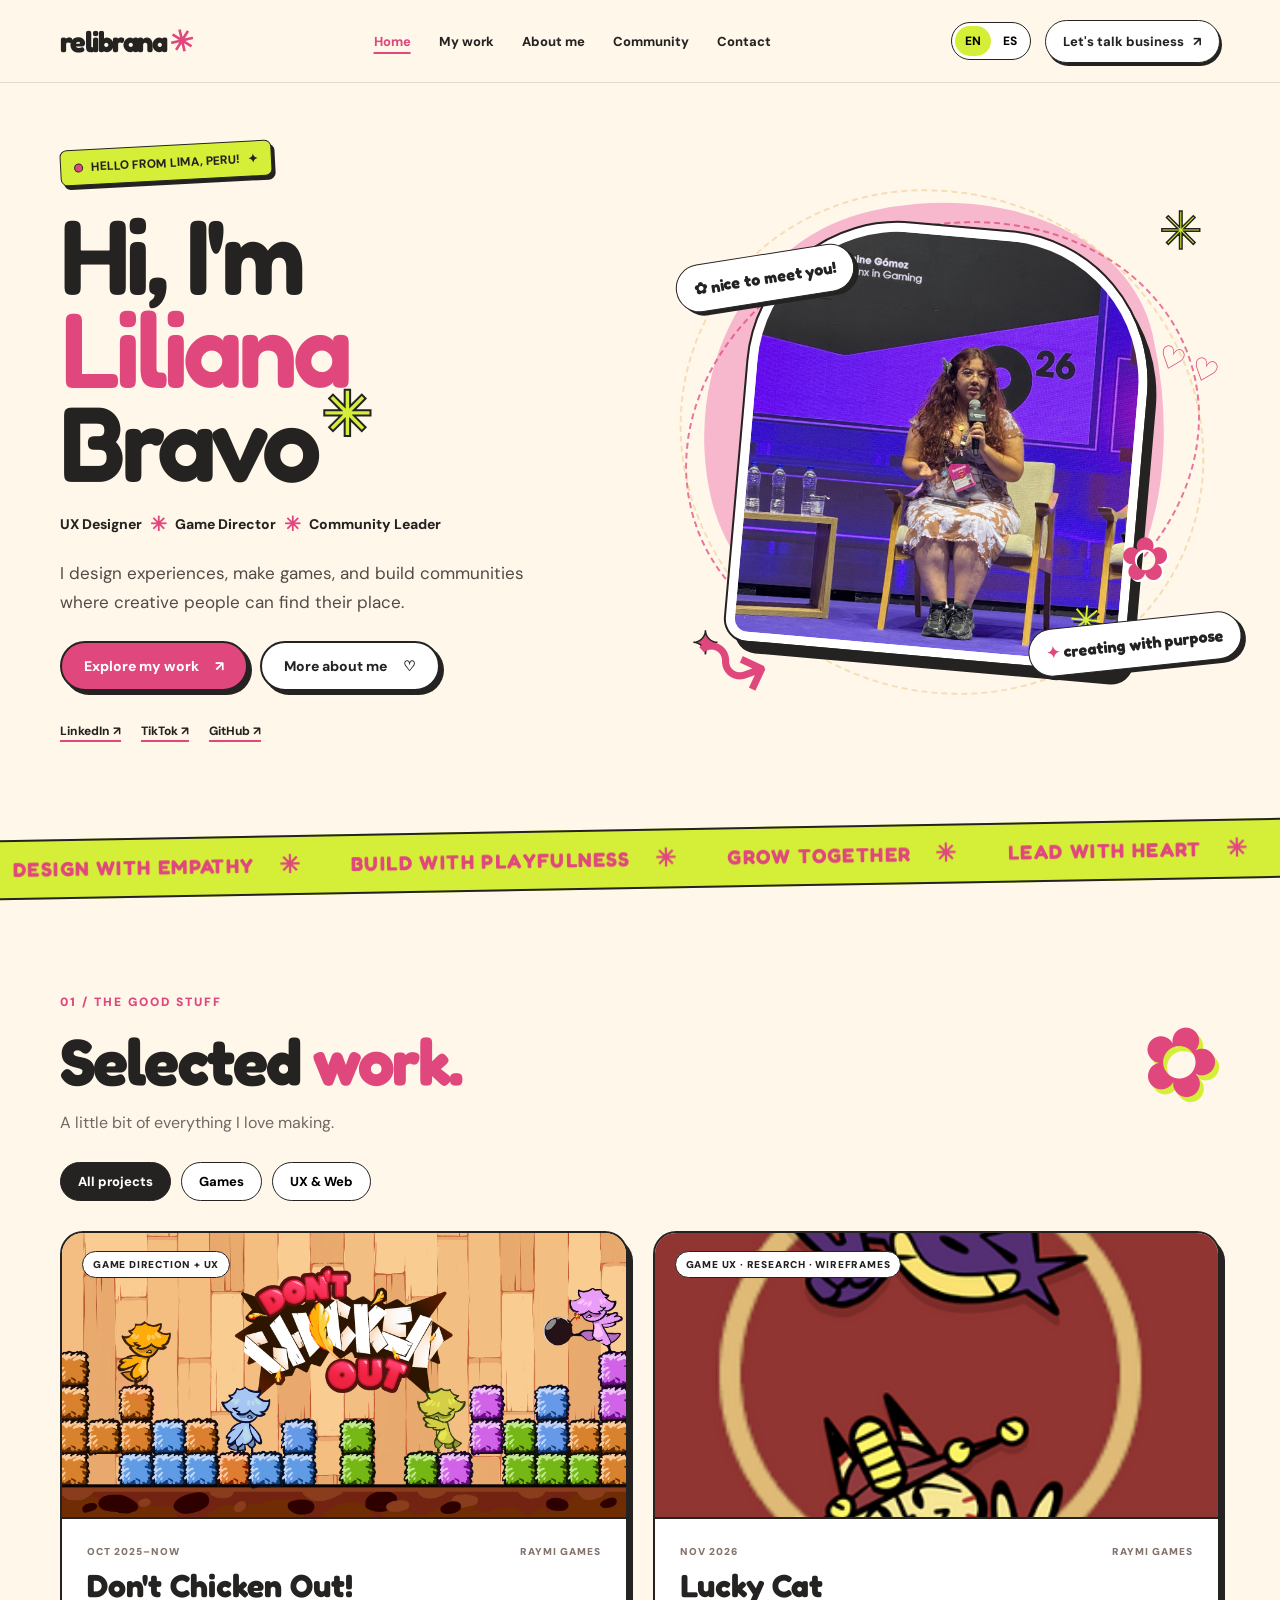
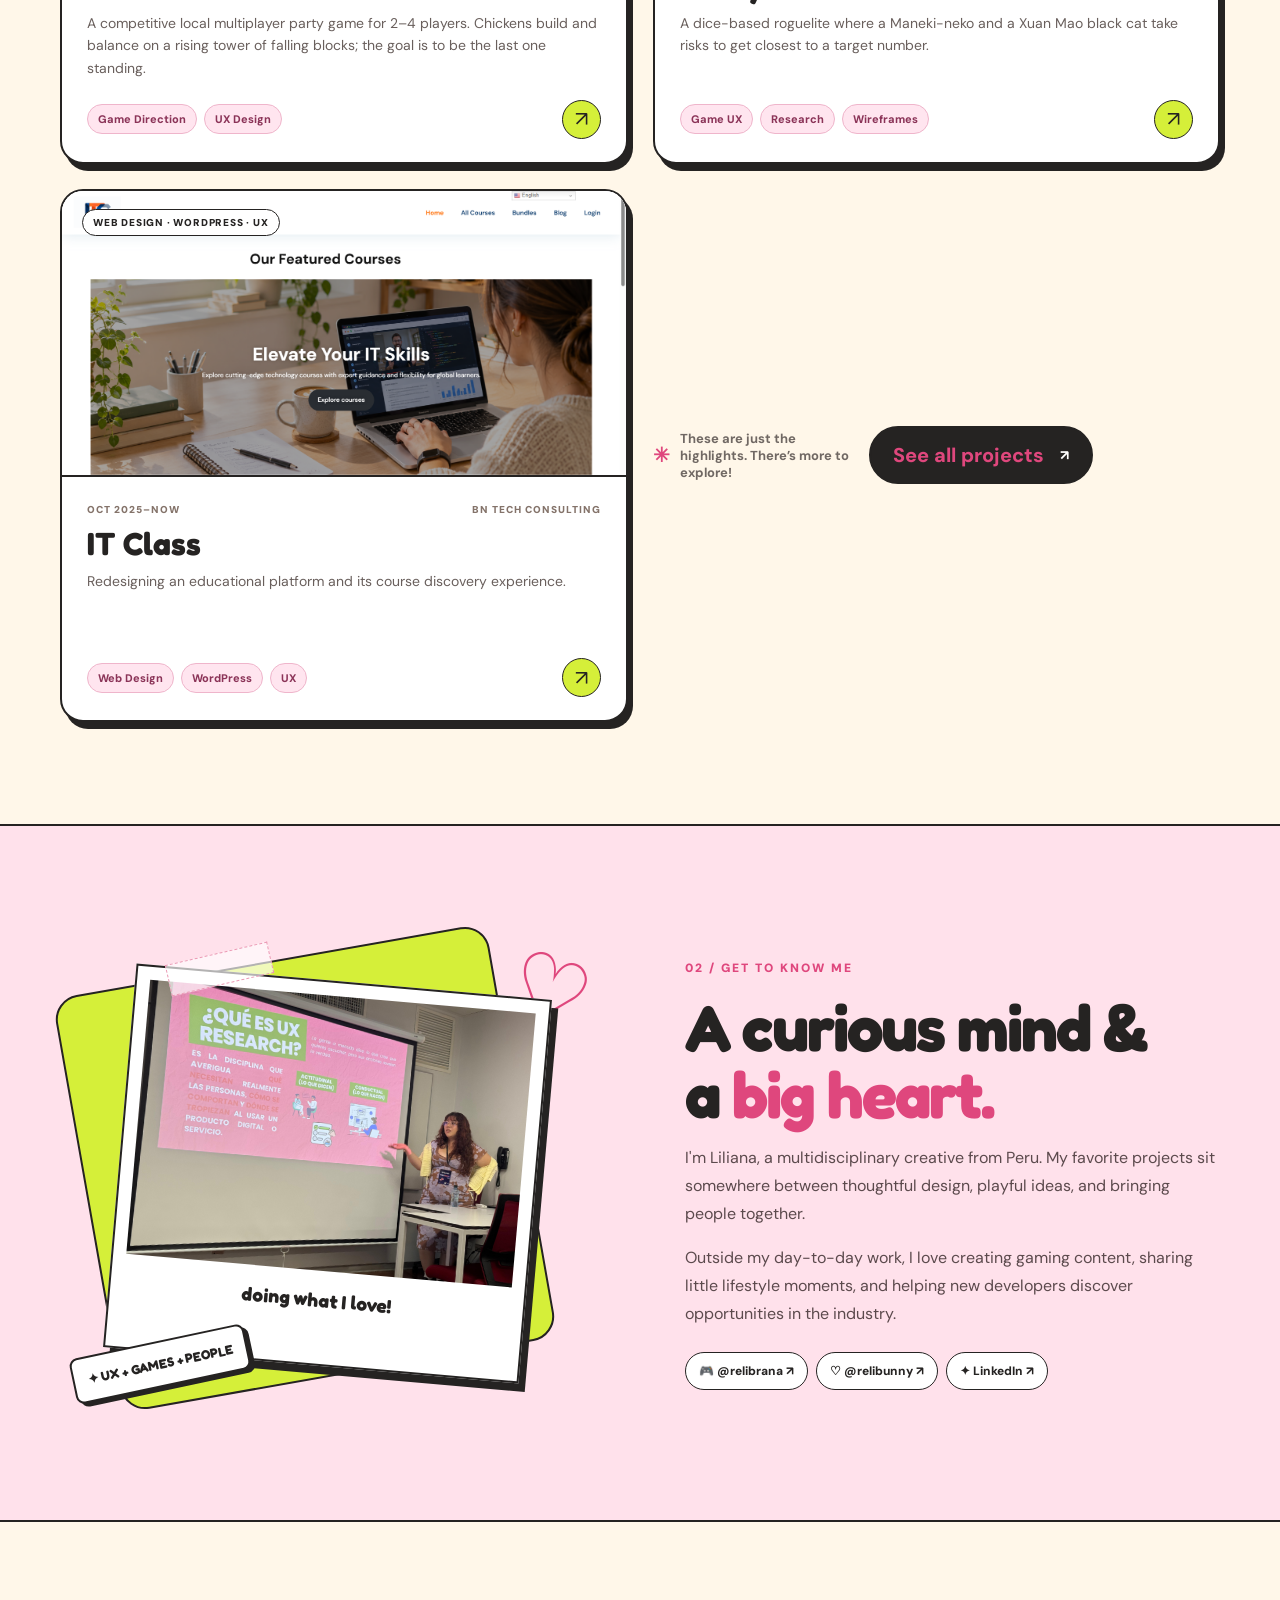
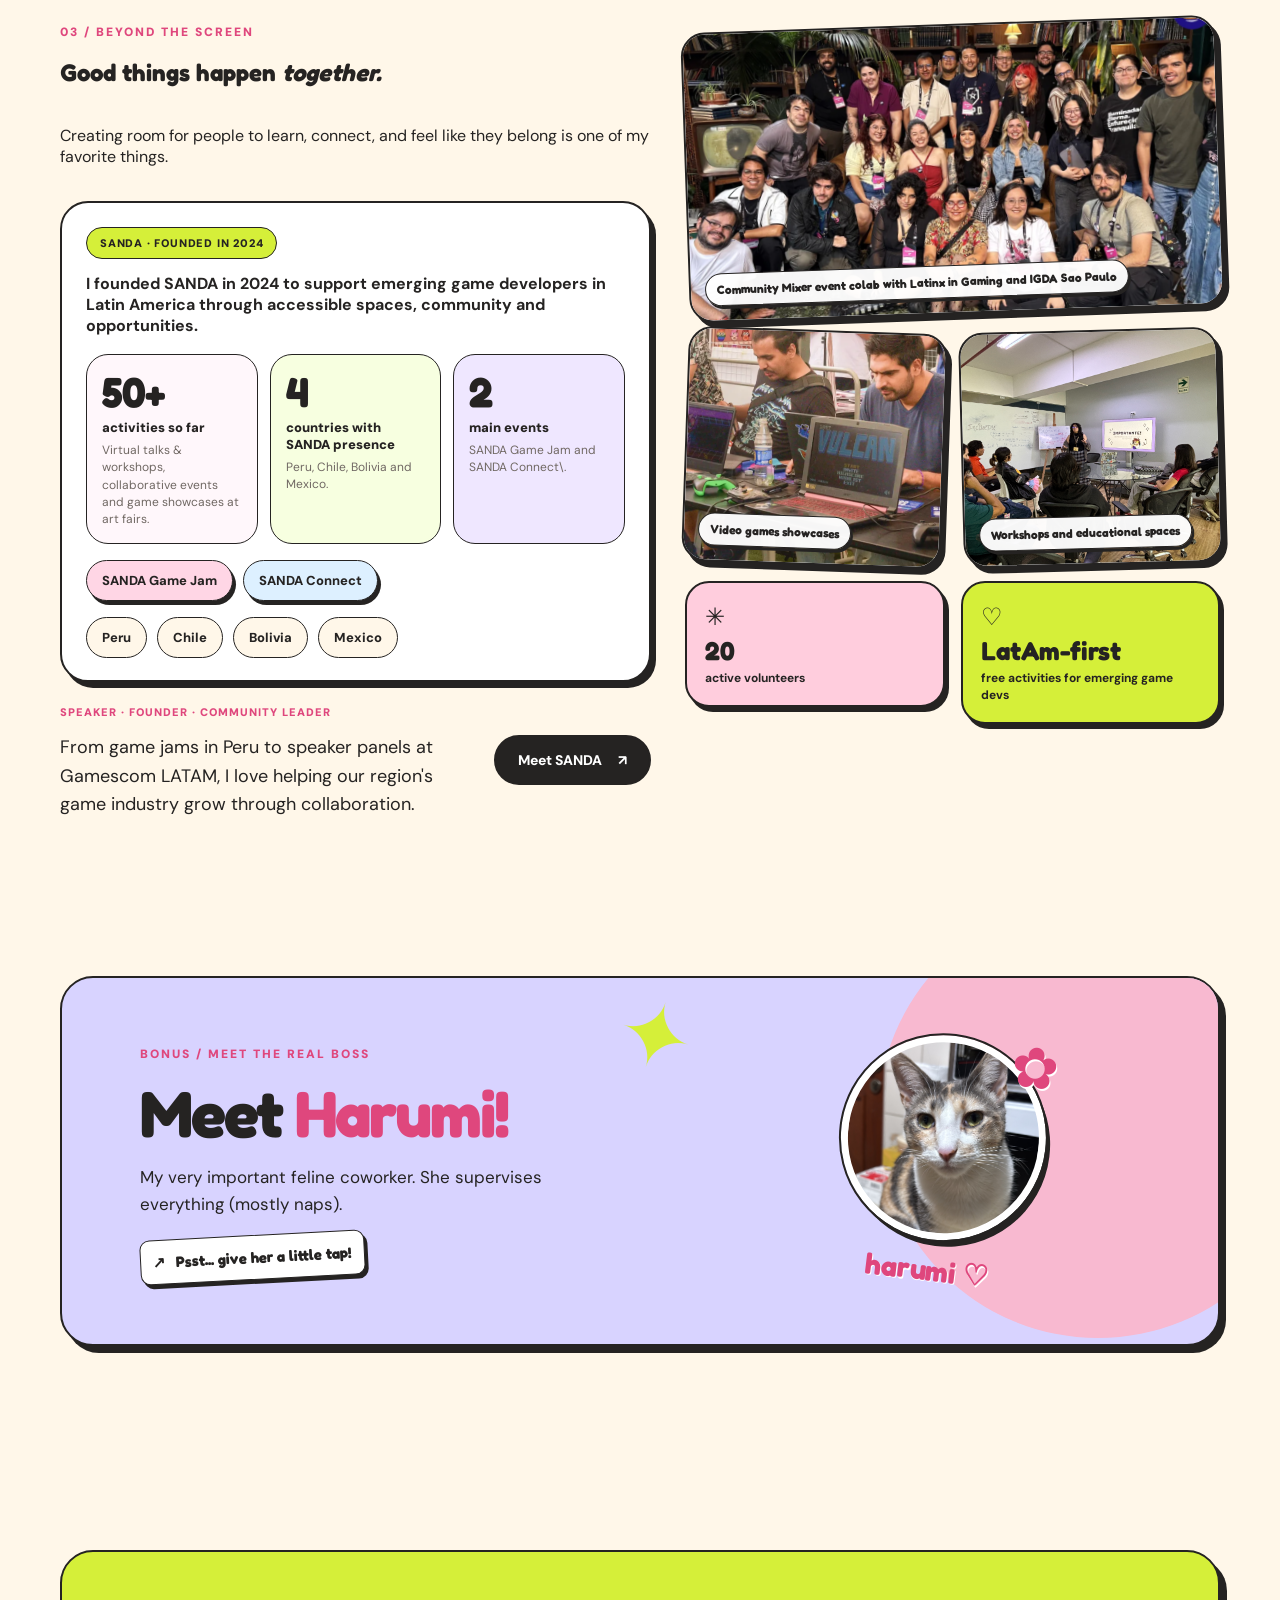
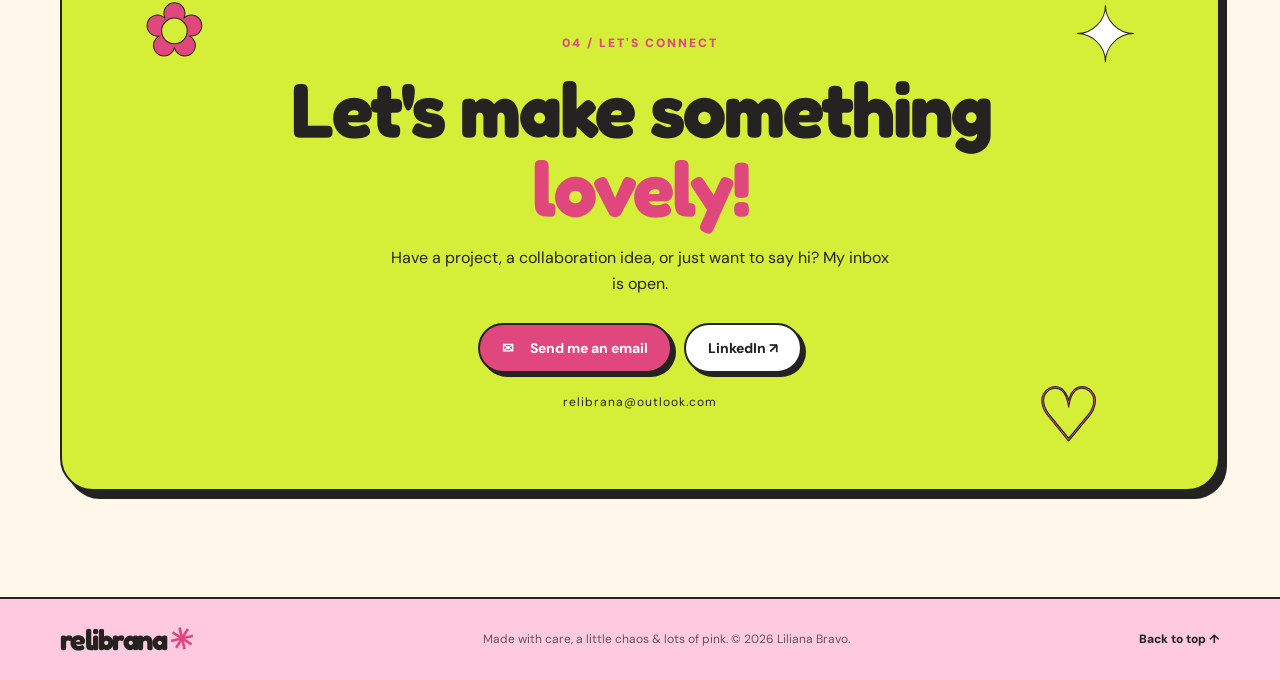
==== commit 97aba8d7: "segundo commit" ====
--- a/liliana-home/index.html
+++ b/liliana-home/index.html
@@ -10,9 +10,9 @@
 <link href="https://fonts.googleapis.com" rel="preconnect"/>
 <link crossorigin="" href="https://fonts.gstatic.com" rel="preconnect"/>
 <link href="https://fonts.googleapis.com/css2?family=DM+Sans:wght@400;500;600;700;800&amp;family=Fredoka:wght@400;500;600;700&amp;display=swap" rel="stylesheet"/>
-<link href="styles.css" rel="stylesheet"/><link href="case-modal.css" rel="stylesheet"/>
+<link href="styles.css" rel="stylesheet"/><link href="case-modal.css" rel="stylesheet"/><link href="projects.css" rel="stylesheet"/>
 <script defer="" src="script.js"></script><script defer="" src="case-modal.js"></script>
-</head>
+<script defer src="sparkles.js"></script></head>
 <body>
 <a class="skip-link" data-en="Skip to content" data-es="Ir al contenido" href="#main">Skip to content</a>
 <div class="site-shell">
@@ -58,10 +58,10 @@
 <div class="section-head"><div><span class="eyebrow">01 / <span data-en="THE GOOD STUFF" data-es="LO MÁS LINDO">THE GOOD STUFF</span></span><h2 data-en="Selected &lt;em&gt;work&lt;/em&gt;&lt;span class='period'&gt;.&lt;/span&gt;" data-es="Mis &lt;em&gt;proyectos&lt;/em&gt;&lt;span class='period'&gt;.&lt;/span&gt;" id="work-heading">Selected <em>work</em><span class="period">.</span></h2><p data-en="A little bit of everything I love making." data-es="Un poquito de todo lo que me encanta hacer.">A little bit of everything I love making.</p></div><div aria-hidden="true" class="section-flower">✿</div></div>
 <div aria-label="Filter projects" class="filters" role="group"><button class="filter active" data-en="All projects" data-es="Todos" data-filter="all">All projects</button><button class="filter" data-en="Games" data-es="Videojuegos" data-filter="games">Games</button><button class="filter" data-en="UX &amp; Web" data-es="UX y Web" data-filter="ux">UX &amp; Web</button></div>
 <div class="project-grid">
-<article class="project-card project-dco" data-category="games" data-open-case="dco" role="button" tabindex="0" aria-label="Open the Don’t Chicken Out case study"><div class="card-visual home-project-cover home-project-cover--dco"><div class="project-micro-tag" data-en="GAME DIRECTION + UX" data-es="DIRECCIÓN DE JUEGO + UX">GAME DIRECTION + UX</div><img src="assets/dco/portada.jpg" alt="Don't Chicken Out! cover art"></div><div class="card-content"><div class="project-meta"><span>OCT 2025–<span data-en="NOW" data-es="ACTUALIDAD">NOW</span></span><span>RAYMI GAMES</span></div><h3>Don't Chicken Out!</h3><p data-en="A competitive local multiplayer party game for 2–4 players. Chickens build and balance on a rising tower of falling blocks; the goal is to be the last one standing." data-es="Un party game competitivo multijugador local para 2–4 jugadores. Las gallinas construyen y se mantienen sobre una torre ascendente de bloques que caen; el objetivo es ser la última en pie.">A competitive local multiplayer party game for 2–4 players. Chickens build and balance on a rising tower of falling blocks; the goal is to be the last one standing.</p><div class="card-footer"><div class="tags"><span>Game Direction</span><span>UX Design</span></div><a aria-label="View the Don't Chicken Out case study" class="round-arrow" href="projects.html?case=dco">↗</a></div></div></article>
-<article class="project-card project-lucky" data-category="games ux" data-open-case="lucky" role="button" tabindex="0" aria-label="Open the Lucky Cat case study"><div class="card-visual home-project-cover home-project-cover--lucky"><div class="project-micro-tag" data-en="GAME UX · RESEARCH · WIREFRAMES" data-es="UX DE JUEGOS · INVESTIGACIÓN · WIREFRAMES">GAME UX · RESEARCH · WIREFRAMES</div><img src="assets/lucky%20cat/portada.png" alt="Lucky Cat cover art"></div><div class="card-content"><div class="project-meta"><span>NOV 2026</span><span>RAYMI GAMES</span></div><h3>Lucky Cat</h3><p data-en="A dice-based roguelite where a Maneki-neko and a Xuan Mao black cat take risks to get closest to a target number." data-es="Un roguelite de dados donde un Maneki-neko y un gato negro Xuan Mao toman riesgos para acercarse a un número objetivo.">A dice-based roguelite where a Maneki-neko and a Xuan Mao black cat take risks to get closest to a target number.</p><div class="card-footer"><div class="tags"><span>Game UX</span><span>Research</span><span>Wireframes</span></div><a aria-label="View the Lucky Cat case study" class="round-arrow" href="projects.html?case=lucky">↗</a></div></div></article>
+<article class="project-card project-dco" data-category="games" data-open-case="dco" role="button" tabindex="0" aria-label="Open the Don’t Chicken Out case study"><div class="card-visual home-project-cover home-project-cover--dco"><div class="project-micro-tag" data-en="GAME DIRECTION + UX" data-es="DIRECCIÓN DE JUEGO + UX">GAME DIRECTION + UX</div><img src="assets/dco/portada.jpg" alt="Don't Chicken Out! cover art"></div><div class="card-content"><div class="project-meta"><span>OCT 2025–<span data-en="NOW" data-es="ACTUALIDAD">NOW</span></span><span>RAYMI GAMES</span></div><h3>Don't Chicken Out!</h3><p data-en="A competitive local multiplayer party game for 2–4 players. Chickens build and balance on a rising tower of falling blocks; the goal is to be the last one standing." data-es="Un party game competitivo multijugador local para 2–4 jugadores. Las gallinas construyen y se mantienen sobre una torre ascendente de bloques que caen; el objetivo es ser la última en pie.">A competitive local multiplayer party game for 2–4 players. Chickens build and balance on a rising tower of falling blocks; the goal is to be the last one standing.</p><div class="card-footer"><div class="tags"><span data-en="Game Direction" data-es="Dirección de juego">Game Direction</span><span data-en="UX Design" data-es="Diseño UX">UX Design</span></div><a aria-label="View the Don't Chicken Out case study" class="round-arrow" href="projects.html?case=dco">↗</a></div></div></article>
+<article class="project-card project-lucky" data-category="games ux" data-open-case="lucky" role="button" tabindex="0" aria-label="Open the Lucky Cat case study"><div class="card-visual home-project-cover home-project-cover--lucky"><div class="project-micro-tag" data-en="GAME UX · RESEARCH · WIREFRAMES" data-es="UX DE JUEGOS · INVESTIGACIÓN · WIREFRAMES">GAME UX · RESEARCH · WIREFRAMES</div><img src="assets/lucky%20cat/portada.png" alt="Lucky Cat cover art"></div><div class="card-content"><div class="project-meta"><span>NOV 2026</span><span>RAYMI GAMES</span></div><h3>Lucky Cat</h3><p data-en="A dice-based roguelite where a Maneki-neko and a Xuan Mao black cat take risks to get closest to a target number." data-es="Un roguelite de dados donde un Maneki-neko y un gato negro Xuan Mao toman riesgos para acercarse a un número objetivo.">A dice-based roguelite where a Maneki-neko and a Xuan Mao black cat take risks to get closest to a target number.</p><div class="card-footer"><div class="tags"><span data-en="Game UX" data-es="UX de videojuegos">Game UX</span><span data-en="Research" data-es="Investigación">Research</span><span data-en="Wireframes" data-es="Wireframes">Wireframes</span></div><a aria-label="View the Lucky Cat case study" class="round-arrow" href="projects.html?case=lucky">↗</a></div></div></article>
 
-<article class="project-card project-it" data-category="ux" data-open-case="itclass" role="button" tabindex="0" aria-label="Open the IT Class case study"><div class="card-visual visual-it"><div class="project-micro-tag">WEB DESIGN · WORDPRESS · UX</div><div class="fake-browser"><div class="fake-browser-top"><span class="dots">● ● ●</span><span class="fake-url">it-class.net</span></div><div class="fake-browser-body"><span class="fake-kicker">LEARN SOMETHING NEW</span><strong>Build your<br/><i>next skill.</i></strong><div class="fake-button">Explore courses ↗</div><div class="fake-course-row"><i></i><i></i><i></i></div></div></div><span aria-hidden="true" class="it-float">✦</span></div><div class="card-content"><div class="project-meta"><span>OCT 2025–<span data-en="NOW" data-es="ACTUALIDAD">NOW</span></span><span>BN TECH CONSULTING</span></div><h3>IT Class</h3><p data-en="Redesigning an educational platform and its course discovery experience." data-es="Rediseño de una plataforma educativa y su experiencia de exploración de cursos.">Redesigning an educational platform and its course discovery experience.</p><div class="card-footer"><div class="tags"><span>Web Design</span><span>WordPress</span><span>UX</span></div><a aria-label="View the IT Class case study" class="round-arrow" href="projects.html?case=itclass">↗</a></div></div></article>
+<article class="project-card project-it" data-category="ux" data-open-case="itclass" role="button" tabindex="0" aria-label="Open the IT Class case study"><div class="card-visual home-project-cover home-project-cover--it"><div class="project-micro-tag" data-en="WEB DESIGN · WORDPRESS · UX" data-es="DISEÑO WEB · WORDPRESS · UX">WEB DESIGN · WORDPRESS · UX</div><img src="assets/it%20class/home.png" alt="IT Class homepage preview"></div><div class="card-content"><div class="project-meta"><span>OCT 2025–<span data-en="NOW" data-es="ACTUALIDAD">NOW</span></span><span>BN TECH CONSULTING</span></div><h3>IT Class</h3><p data-en="Redesigning an educational platform and its course discovery experience." data-es="Rediseño de una plataforma educativa y su experiencia de exploración de cursos.">Redesigning an educational platform and its course discovery experience.</p><div class="card-footer"><div class="tags"><span data-en="Web Design" data-es="Diseño web">Web Design</span><span data-en="WordPress" data-es="WordPress">WordPress</span><span data-en="UX" data-es="UX">UX</span></div><a aria-label="View the IT Class case study" class="round-arrow" href="projects.html?case=itclass">↗</a></div></div></article>
 <div class="work-note"><span aria-hidden="true">✳</span><span data-en="These are just the highlights. There’s more to explore!" data-es="Estos son solo algunos destacados. ¡Hay mucho más por explorar!">These are just the highlights. There’s more to explore!</span><a class="button button-dark" href="projects.html"><span data-en="See all projects" data-es="Ver todos los proyectos">See all projects</span> ↗</a></div>
 </div></section>
 <section class="about-section section-pad" id="about"><div class="wrap about-grid"><div class="about-photos"><div class="photo-back"></div><figure class="about-main-photo"><img alt="Liliana presenting a UX Research talk at SANDA Connect 2026" src="assets/ux-talk.jpg"/><figcaption data-en="doing what I love!" data-es="¡haciendo lo que amo!">doing what I love!</figcaption></figure><div class="tape tape-one"></div><div class="about-heart">♡</div><div class="about-mini-sticker">✦ UX + GAMES + PEOPLE</div></div><div class="about-copy"><span class="eyebrow">02 / <span data-en="GET TO KNOW ME" data-es="CONÓCEME">GET TO KNOW ME</span></span><h2 data-en="A curious mind &amp; a &lt;em&gt;big heart.&lt;/em&gt;" data-es="Mucha curiosidad y un &lt;em&gt;gran corazón.&lt;/em&gt;">A curious mind &amp; a <em>big heart.</em></h2><p data-en="I'm Liliana, a multidisciplinary creative from Peru. My favorite projects sit somewhere between thoughtful design, playful ideas, and bringing people together." data-es="Soy Liliana, una creativa multidisciplinaria de Perú. Mis proyectos favoritos combinan diseño pensado para las personas, ideas divertidas y crear conexiones.">I'm Liliana, a multidisciplinary creative from Peru. My favorite projects sit somewhere between thoughtful design, playful ideas, and bringing people together.</p><p data-en="Outside my day-to-day work, I love creating gaming content, sharing little lifestyle moments, and helping new developers discover opportunities in the industry." data-es="Fuera de mi trabajo, me encanta crear contenido de videojuegos, compartir momentos de mi día a día y ayudar a nuevos desarrolladores a descubrir oportunidades en la industria.">Outside my day-to-day work, I love creating gaming content, sharing little lifestyle moments, and helping new developers discover opportunities in the industry.</p><div class="about-chips"><a href="https://www.tiktok.com/@relibrana" rel="noopener noreferrer" target="_blank">🎮 @relibrana ↗</a><a href="https://www.tiktok.com/@relibunny" rel="noopener noreferrer" target="_blank">♡ @relibunny ↗</a><a href="https://www.linkedin.com/in/relibrana" rel="noopener noreferrer" target="_blank">✦ LinkedIn ↗</a></div></div></div></section>
@@ -77,41 +77,97 @@
     <button class="case-modal__close" type="button" data-close-case aria-label="Close case study">×<span class="sr-only" data-en="Close case study" data-es="Cerrar caso de estudio">Close case study</span></button>
     <div class="case-modal__hero">
       <div>
-        <span class="case-modal__kicker">✳ <span data-en="GAME DIRECTION + UX" data-es="DIRECCIÓN DE JUEGO + UX">GAME DIRECTION + UX</span></span>
+        <span class="case-modal__kicker">✳ <span data-en="GAME DIRECTOR + UX DESIGNER" data-es="GAME DIRECTOR + UX DESIGNER">GAME DIRECTOR + UX DESIGNER</span></span>
         <h2 id="dco-case-title">Don't <em>Chicken</em> Out<span class="period">!</span></h2>
-        <p data-en="A local multiplayer party game where chickens compete on a tower of falling blocks. The project began as a 2024 game-jam idea and is now in active development at Raymi Games." data-es="Un party game multijugador local donde gallinas compiten sobre una torre de bloques que caen. El proyecto nació como una idea de game jam en 2024 y ahora está en desarrollo activo en Raymi Games.">A local multiplayer party game where chickens compete on a tower of falling blocks. The project began as a 2024 game-jam idea and is now in active development at Raymi Games.</p>
-        <div class="case-modal__meta"><span>2025–<span data-en="NOW" data-es="ACTUALIDAD">NOW</span></span><span>Raymi Games</span><span data-en="Team of 5" data-es="Equipo de 5">Team of 5</span></div>
+        <p data-en="A competitive local multiplayer party game for 2–4 players. Chickens build and balance on a rising tower of falling blocks; the goal is to be the last one standing." data-es="Un party game competitivo multijugador local para 2–4 jugadores. Las gallinas construyen y se mantienen sobre una torre ascendente de bloques que caen; el objetivo es ser la última en pie.">A competitive local multiplayer party game for 2–4 players. Chickens build and balance on a rising tower of falling blocks; the goal is to be the last one standing.</p>
+        <button class="case-modal__related-project" type="button" data-open-case="meowtris" aria-haspopup="dialog"><span aria-hidden="true">✳</span><span data-en="Born from the Meowtris experience · View project" data-es="Nace de la experiencia Meowtris · Ver proyecto">Born from the Meowtris experience · View project</span></button>
+        <div class="case-modal__meta"><span data-en="OCT 2025–PRESENT" data-es="OCT 2025–ACTUALIDAD">OCT 2025–PRESENT</span><span>Raymi Games</span><span>Unity 6 URP</span><span data-en="Playable prototype" data-es="Prototipo jugable">Playable prototype</span></div>
+        <a class="case-modal__hero-link button button-dark" href="https://raymi-games.itch.io/dont-chicken-out" target="_blank" rel="noopener noreferrer"><span data-en="Play on itch.io" data-es="Jugar en itch.io">Play on itch.io</span></a>
       </div>
-      <div class="case-modal__art" aria-hidden="true"><span>🐔</span><span>🐥</span><i></i><i></i><i></i></div>
+      <figure class="case-modal__art"><img src="assets/dco/portada.jpg" alt="Don't Chicken Out! official cover art"></figure>
     </div>
     <div class="case-modal__body">
       <section>
         <span class="eyebrow">01 / <span data-en="MY CONTRIBUTION" data-es="MI APORTE">MY CONTRIBUTION</span></span>
         <div class="case-modal__split">
-          <p class="case-modal__lead" data-en="I lead the project’s direction, help align the team and make decisions around its gameplay and player experience. I also work on the UX of the game flow, its screens and the lobby." data-es="Lidero la dirección del proyecto, ayudo a alinear al equipo y tomo decisiones sobre el gameplay y la experiencia de quienes juegan. También trabajo en el UX del flujo de juego, sus pantallas y el lobby.">I lead the project’s direction, help align the team and make decisions around its gameplay and player experience. I also work on the UX of the game flow, its screens and the lobby.</p>
-          <ul class="case-modal__list">
-            <li data-en="Game direction and coordination of a five-person team" data-es="Dirección de juego y coordinación de un equipo de cinco personas">Game direction and coordination of a five-person team</li>
-            <li data-en="Game flow, interface screens and lobby UX" data-es="Flujo de juego, pantallas de interfaz y UX del lobby">Game flow, interface screens and lobby UX</li>
-            <li data-en="Gameplay and UI iterations informed by player feedback" data-es="Iteraciones de gameplay e interfaz a partir del feedback de quienes juegan">Gameplay and UI iterations informed by player feedback</li>
-          </ul>
-        </div>
-      </section>
-      <section class="case-modal__process">
-        <span class="eyebrow">02 / <span data-en="FROM JAM TO DEVELOPMENT" data-es="DE LA JAM AL DESARROLLO">FROM JAM TO DEVELOPMENT</span></span>
-        <div class="case-modal__steps">
-          <article><b>01</b><h3 data-en="Find the core loop" data-es="Encontrar el loop principal">Find the core loop</h3><p data-en="The original game-jam version established a fast, social multiplayer experience built around chickens and falling blocks." data-es="La versión original de game jam definió una experiencia multijugador rápida y social basada en gallinas y bloques que caen.">The original game-jam version established a fast, social multiplayer experience built around chickens and falling blocks.</p></article>
-          <article><b>02</b><h3 data-en="Clarify the flow" data-es="Aclarar el flujo">Clarify the flow</h3><p data-en="I reviewed the screen flow and evolved the lobby so players can understand how to begin and what to do next." data-es="Revisé el flujo de pantallas y evolucioné el lobby para que las personas entiendan cómo empezar y qué hacer después.">I reviewed the screen flow and evolved the lobby so players can understand how to begin and what to do next.</p></article>
-          <article><b>03</b><h3 data-en="Iterate with players" data-es="Iterar con quienes juegan">Iterate with players</h3><p data-en="Playtest feedback has guided changes to instructions, interface cues, blocks and gameplay elements." data-es="El feedback de pruebas ha guiado cambios en las instrucciones, señales de interfaz, bloques y elementos de gameplay.">Playtest feedback has guided changes to instructions, interface cues, blocks and gameplay elements.</p></article>
+          <p class="case-modal__lead" data-en="As Game Director and UX Designer, I guide the creative vision, facilitate alignment across the team and shape how players understand and move through the game. Game-design decisions are collaborative, with the technical and design leads contributing most deeply in their areas." data-es="Como Game Director y UX Designer, guío la visión creativa, facilito la alineación del equipo y diseño cómo las personas entienden y recorren el juego. Las decisiones de game design son colaborativas, con los leads técnicos y de diseño aportando en profundidad desde sus áreas.">As Game Director and UX Designer, I guide the creative vision, facilitate alignment across the team and shape how players understand and move through the game. Game-design decisions are collaborative, with the technical and design leads contributing most deeply in their areas.</p>
+          <ul class="case-modal__list"><li data-en="Creative direction, team coordination, pitches and publisher conversations" data-es="Dirección creativa, coordinación del equipo, pitches y conversaciones con publishers">Creative direction, team coordination, pitches and publisher conversations</li><li data-en="Screen flows, player confirmation and information hierarchy" data-es="Flujos de pantallas, confirmación de jugadores y jerarquía de información">Screen flows, player confirmation and information hierarchy</li><li data-en="A visually improved lobby proposal, validated by the team and pending implementation" data-es="Una propuesta de lobby visualmente mejorada, validada por el equipo y pendiente de implementación">A visually improved lobby proposal, validated by the team and pending implementation</li><li data-en="VFX/SFX trigger specifications to support art, audio and implementation" data-es="Especificaciones de triggers de VFX/SFX para apoyar arte, audio e implementación">VFX/SFX trigger specifications to support art, audio and implementation</li></ul>
         </div>
       </section>
       <section class="case-modal__trailer">
-        <div><span class="eyebrow">03 / <span data-en="TRAILER" data-es="TRAILER">TRAILER</span></span><h3 data-en="See the game in &lt;em&gt;motion.&lt;/em&gt;" data-es="Mira el juego &lt;em&gt;en acción.&lt;/em&gt;">See the game in <em>motion.</em></h3><p data-en="The playable prototype continues to evolve. This trailer shows the game’s current public presentation." data-es="El prototipo jugable continúa evolucionando. Este trailer muestra la presentación pública actual del juego.">The playable prototype continues to evolve. This trailer shows the game’s current public presentation.</p><div class="case-modal__tools"><span>Unity</span><span>Figma</span></div></div>
-        <a class="case-modal__video" href="https://www.youtube.com/watch?v=U-nvo6fbJK0" target="_blank" rel="noopener noreferrer" aria-label="Watch the Don't Chicken Out trailer on YouTube"><span class="case-modal__play">▶</span><span data-en="Watch trailer on YouTube" data-es="Ver trailer en YouTube">Watch trailer on YouTube</span><small data-en="Opens YouTube" data-es="Abre YouTube">Opens YouTube</small></a>
+        <div><span class="eyebrow">02 / <span data-en="TRAILER" data-es="TRAILER">TRAILER</span></span><h3 data-en="See the game in <em>motion.</em>" data-es="Mira el juego <em>en acción.</em>">See the game in <em>motion.</em></h3><p data-en="The project is a playable prototype in development for a public demo. The long-term goal is PC and consoles; online play is planned for the future." data-es="El proyecto es un prototipo jugable en desarrollo hacia una demo pública. La meta a largo plazo es PC y consolas; el juego online está planeado para el futuro.">The project is a playable prototype in development for a public demo. The long-term goal is PC and consoles; online play is planned for the future.</p><div class="case-modal__tools"><span>Unity 6 URP</span><span>Figma</span></div></div>
+        <div class="case-modal__video"><iframe src="https://www.youtube.com/embed/U-nvo6fbJK0?rel=0&amp;modestbranding=1" title="Don't Chicken Out! trailer" loading="lazy" referrerpolicy="strict-origin-when-cross-origin" allow="accelerometer; autoplay; clipboard-write; encrypted-media; gyroscope; picture-in-picture; web-share" allowfullscreen></iframe><a class="case-modal__video-fallback" href="https://www.youtube.com/watch?v=U-nvo6fbJK0" target="_blank" rel="noopener noreferrer" data-en="Open in YouTube" data-es="Abrir en YouTube">Open in YouTube</a></div>
       </section>
-      <section class="case-modal__learning">
-        <span>✳</span><p data-en="This project is teaching me how to guide a team through daily decisions while protecting a shared game vision and listening closely to the people who play it." data-es="Este proyecto me enseña a guiar a un equipo en sus decisiones diarias, mientras cuido una visión compartida del juego y escucho con atención a quienes lo juegan.">This project is teaching me how to guide a team through daily decisions while protecting a shared game vision and listening closely to the people who play it.</p>
-        <a class="button button-dark" href="https://raymi-games.itch.io/dont-chicken-out" target="_blank" rel="noopener noreferrer"><span data-en="Play on itch.io" data-es="Jugar en itch.io">Play on itch.io</span> ↗</a>
+      <section class="case-modal__showcases">
+        <span class="eyebrow">03 / <span data-en="SHOWCASES & PLAYTESTS" data-es="SHOWCASES Y PRUEBAS DE JUEGO">SHOWCASES & PLAYTESTS</span></span>
+        <h3 data-en="The best feedback happens when <em>people play.</em>" data-es="El mejor feedback aparece cuando <em>la gente juega.</em>">The best feedback happens when <em>people play.</em></h3>
+        <p data-en="The team has presented Don't Chicken Out! in person, explaining the game, watching people play and listening to feedback. The timeline below records the public showcase journey so far." data-es="El equipo ha presentado Don't Chicken Out! de forma presencial, explicando el juego, observando cómo juegan las personas y escuchando feedback. La siguiente línea de tiempo registra el recorrido público de showcases hasta ahora.">The team has presented Don't Chicken Out! in person, explaining the game, watching people play and listening to feedback. The timeline below records the public showcase journey so far.</p>
+        <ol class="dco-showcase-timeline"><li><div><time>Nov 2025</time><h4>Pixel Play · 3rd edition</h4></div></li><li><div><time>10 Mar 2026</time><h4>Perú is Key / GDC</h4></div></li><li class="dco-showcase-timeline__photo"><img src="assets/dco/Global%20Game%20Jam%20booth%20at%20GDC.png" alt="Don't Chicken Out! at the Global Game Jam booth during GDC"><div><time>Mar 2026</time><h4>Global Game Jam booth at GDC</h4></div></li><li><div><time>May 2026</time><h4>SANDA fundraising</h4></div></li><li class="dco-showcase-timeline__photo"><img src="assets/dco/Bombart%20art%20fair.png" alt="Don't Chicken Out! at the Bombart art fair"><div><time>Aug 2026</time><h4>Bombart art fair</h4></div></li><li class="dco-showcase-timeline__photo"><img src="assets/dco/Kapchy%20Fest.png" alt="Don't Chicken Out! at Kapchy Fest"><div><time>Sep 2026</time><h4>Kapchy Fest</h4></div></li><li class="dco-showcase-timeline__photo"><img src="assets/dco/Sugoifest.png" alt="Don't Chicken Out! at Sugoifest"><div><time>Oct 2026</time><h4>Sugoifest</h4></div></li></ol>
       </section>
+
+      <section class="case-modal__process case-modal__team">
+        <span class="eyebrow">04 / <span data-en="TEAM" data-es="EQUIPO">TEAM</span></span>
+        <div class="case-modal__steps"><article><b>01</b><h3>Liliana Bravo</h3><p data-en="Game Director & UX Designer" data-es="Game Director y UX Designer">Game Director & UX Designer</p></article><article><b>02</b><h3>Mateo Cayo</h3><p data-en="Game Designer" data-es="Game Designer">Game Designer</p></article><article><b>03</b><h3>Andrés Ruiz</h3><p data-en="Gameplay Programmer" data-es="Gameplay Programmer">Gameplay Programmer</p></article><article><b>04</b><h3>Juan Carrillo</h3><p data-en="Music & Sound Effects" data-es="Música y efectos de sonido">Music & Sound Effects</p></article><article><b>05</b><h3>Ana Camargo</h3><p data-en="2D Artist & Social Media Graphic Designer" data-es="Artista 2D y diseñadora gráfica para redes sociales">2D Artist & Social Media Graphic Designer</p></article></div>
+      </section>
+      <section class="case-modal__toolbox"><span class="eyebrow">04 / <span data-en="TOOLBOX" data-es="HERRAMIENTAS">TOOLBOX</span></span><h3 data-en="Tools behind the <em>work.</em>" data-es="Herramientas detrás del <em>trabajo.</em>">Tools behind the <em>work.</em></h3><div class="case-modal__toolbox-grid"><article><img src="assets/logos/Unity_2021.svg" alt="Unity 6 URP"></article><article><img src="assets/logos/unnamed.png" alt="Figma"></article></div></section>
+      <section class="case-modal__learning case-modal__learning--detailed"><span>✳</span><div><span class="eyebrow" data-en="WHAT I LEARNED" data-es="LO QUE APRENDÍ">WHAT I LEARNED</span><h3 data-en="Leading means protecting the vision <em>and</em> making room for expertise." data-es="Liderar es cuidar la visión <em>y</em> dar espacio a la experiencia de cada persona.">Leading means protecting the vision <em>and</em> making room for expertise</h3><p data-en="Don't Chicken Out! is teaching me how to guide a shared creative direction without treating every decision as mine alone. I am learning to frame decisions clearly, coordinate art, audio, programming and design, and know when the team’s specialist knowledge should lead. Showcases make that practice concrete: observing real players turns uncertainty into actionable questions for the next iteration." data-es="Don't Chicken Out! me está enseñando a guiar una dirección creativa compartida sin tratar cada decisión como si fuera solo mía. Estoy aprendiendo a plantear decisiones con claridad, coordinar arte, audio, programación y diseño, y saber cuándo debe liderar el conocimiento especializado del equipo. Los showcases vuelven esa práctica concreta: observar a personas reales jugando transforma la incertidumbre en preguntas accionables para la siguiente iteración.">Don't Chicken Out! is teaching me how to guide a shared creative direction without treating every decision as mine alone. I am learning to frame decisions clearly, coordinate art, audio, programming and design, and know when the team’s specialist knowledge should lead. Showcases make that practice concrete: observing real players turns uncertainty into actionable questions for the next iteration.</p></div></section>
+    </div>
+  </section>
+</div><div class="case-modal" id="lucky-case" role="dialog" aria-modal="true" aria-labelledby="lucky-case-title" hidden>
+  <div class="case-modal__backdrop" data-close-case></div>
+  <section class="case-modal__panel" tabindex="-1">
+    <button class="case-modal__close" type="button" data-close-case aria-label="Close case study">×<span class="sr-only" data-en="Close case study" data-es="Cerrar caso de estudio">Close case study</span></button>
+    <div class="case-modal__hero lucky-case__hero">
+      <div>
+        <span class="case-modal__kicker">✳ <span data-en="UX DESIGNER" data-es="UX DESIGNER">UX DESIGNER</span></span>
+        <h2 id="lucky-case-title">Lucky <em>Cat</em><span class="period">.</span></h2>
+        <p data-en="A dice-based roguelite where a Maneki-neko and a Xuan Mao black cat take risks to get closest to a target number. I focused on making the rules, choices and consequences easier to understand." data-es="Un roguelite de dados donde un Maneki-neko y un gato negro Xuan Mao toman riesgos para acercarse a un número objetivo. Me enfoqué en hacer más comprensibles las reglas, decisiones y consecuencias.">A dice-based roguelite where a Maneki-neko and a Xuan Mao black cat take risks to get closest to a target number. I focused on making the rules, choices and consequences easier to understand.</p>
+        <div class="case-modal__meta"><span>NOV 2026</span><span>Raymi Games</span><span>Unity</span><span data-en="Playable web prototype" data-es="Prototipo web jugable">Playable web prototype</span></div>
+        <div class="lucky-case__actions"><a class="case-modal__hero-link button button-dark" href="https://raymi-games.itch.io/lucky-cat" target="_blank" rel="noopener noreferrer"><span data-en="Play on itch.io" data-es="Jugar en itch.io">Play on itch.io</span></a><a class="case-modal__hero-link button button-white" href="https://www.figma.com/board/DdpBZw5ud8RcFmCAa29k3K/Lucky-number?node-id=0-1" target="_blank" rel="noopener noreferrer"><span data-en="View user flow" data-es="Ver user flow">View user flow</span></a></div>
+      </div>
+      <figure class="lucky-case__visual"><img src="assets/lucky%20cat/portada.png" alt="Lucky Cat cover art"></figure>
+    </div>
+    <div class="case-modal__body">
+      <section><span class="eyebrow">01 / <span data-en="THE GAME'S DECISIONS" data-es="LAS DECISIONES DEL JUEGO">THE GAME'S DECISIONS</span></span><div class="case-modal__split"><p class="case-modal__lead" data-en="Each cat starts with seven lives. Across rounds, players use three dice, consider a hidden opponent result and decide how close to get to the target. Getting above the target is not automatically a loss: outcomes depend on comparative distance and can put lives at risk." data-es="Cada gato empieza con siete vidas. En cada ronda, las personas usan tres dados, consideran un resultado rival oculto y deciden qué tan cerca llegar al objetivo. Superar el objetivo no significa perder automáticamente: los resultados dependen de la distancia comparativa y pueden poner vidas en riesgo.">Each cat starts with seven lives. Across rounds, players use three dice, consider a hidden opponent result and decide how close to get to the target. Getting above the target is not automatically a loss: outcomes depend on comparative distance and can put lives at risk.</p><ul class="case-modal__list"><li data-en="Risk and strategy around a changing target number" data-es="Riesgo y estrategia alrededor de un número objetivo cambiante">Risk and strategy around a changing target number</li><li data-en="Lucky die faces generate cards for later rounds" data-es="Las caras lucky de los dados generan cartas para rondas posteriores">Lucky die faces generate cards for later rounds</li><li data-en="Players can swap dice from a bag and reroll" data-es="Las personas pueden cambiar dados de una bolsa y volver a tirar">Players can swap dice from a bag and reroll</li><li data-en="Scores carry between rounds, so every choice has a longer-term effect" data-es="Los puntajes se mantienen entre rondas, así que cada decisión tiene un efecto a más largo plazo">Scores carry between rounds, so every choice has a longer-term effect</li></ul></div></section>
+            <section class="lucky-case__research">
+        <span class="eyebrow">02 / <span data-en="RESEARCH & BENCHMARK" data-es="INVESTIGACIÓN Y BENCHMARK">RESEARCH & BENCHMARK</span></span>
+        <h3 data-en="Building decisions on <em>evidence.</em>" data-es="Construyendo decisiones con <em>evidencia.</em>">Building decisions on <em>evidence.</em></h3>
+        <p data-en="I compared eight dice and roguelite references through mechanics, UX and game-feel lenses. The full set of sources, heuristic findings and the HUD application are available below." data-es="Comparé ocho referentes de dados y roguelites desde las lentes de mecánicas, UX y game feel. El conjunto completo de fuentes, hallazgos heurísticos y la aplicación al HUD están disponibles abajo.">I compared eight dice and roguelite references through mechanics, UX and game-feel lenses. The full set of sources, heuristic findings and the HUD application are available below.</p>
+        <div class="lucky-case__lens"><span><b data-en="Mechanics" data-es="Mecánicas">Mechanics</b><i data-en="systems, scoring, risk and progression" data-es="sistemas, puntaje, riesgo y progresión">systems, scoring, risk and progression</i></span><span><b>UX</b><i data-en="hierarchy, clarity, learning and feedback" data-es="jerarquía, claridad, aprendizaje y feedback">hierarchy, clarity, learning and feedback</i></span><span><b>Game feel</b><i data-en="satisfaction, control and audiovisual response" data-es="satisfacción, control y respuesta audiovisual">satisfaction, control and audiovisual response</i></span></div>
+        <details class="lucky-case__research-toggle"><summary><span data-en="Open complete benchmark analysis" data-es="Abrir análisis completo del benchmark">Open complete benchmark analysis</span><b aria-hidden="true">+</b></summary><div class="lucky-case__research-details"><h4 data-en="The eight references" data-es="Los ocho referentes">The eight references</h4>
+<div class="lucky-case__reference-grid">
+        <a href="https://store.steampowered.com/app/3430340/Dice_A_Million/" target="_blank" rel="noopener noreferrer"><img src="assets/lucky%20cat/references/dice-a-million.jpg" alt="Dice A Million cover"><span>Dice A Million</span><small data-en="Reference scan" data-es="Referencia analizada">Reference scan</small></a>
+        <a class="lucky-case__reference--focus" href="https://www.playbalatro.com/" target="_blank" rel="noopener noreferrer"><img src="assets/lucky%20cat/references/balatro.jpg" alt="Balatro cover"><span>Balatro</span><small data-en="Focus: progression, risk/reward, feedback and game feel" data-es="Foco: progresión, riesgo/recompensa, feedback y game feel">Focus: progression, risk/reward, feedback and game feel</small></a>
+        <a class="lucky-case__reference--focus" href="https://store.steampowered.com/app/1585910/Roll/" target="_blank" rel="noopener noreferrer"><img src="assets/lucky%20cat/references/roll.jpg" alt="Roll cover"><span>Roll</span><small data-en="Focus: visual hierarchy, interaction rhythm and consistency" data-es="Foco: jerarquía visual, ritmo y consistencia de interacción">Focus: visual hierarchy, interaction rhythm and consistency</small></a>
+        <a class="lucky-case__reference--focus" href="https://store.steampowered.com/app/861540/Dicey_Dungeons/" target="_blank" rel="noopener noreferrer"><img src="assets/lucky%20cat/references/dicey-dungeons.jpg" alt="Dicey Dungeons cover"><span>Dicey Dungeons</span><small data-en="Focus: readable dice interactions, states and learning curve" data-es="Foco: interacciones, estados y curva de aprendizaje legibles">Focus: readable dice interactions, states and learning curve</small></a>
+        <a class="lucky-case__reference--focus" href="https://store.steampowered.com/app/1775490/Slice_Dice/" target="_blank" rel="noopener noreferrer"><img src="assets/lucky%20cat/references/slice-dice.jpg" alt="Slice & Dice cover"><span>Slice & Dice</span><small data-en="Focus: dice systems, consequences and risk management" data-es="Foco: sistemas de dados, consecuencias y manejo de riesgo">Focus: dice systems, consequences and risk management</small></a>
+        <a href="https://store.steampowered.com/app/3435260/Dice_With_Death/" target="_blank" rel="noopener noreferrer"><img src="assets/lucky%20cat/references/dice-with-death.jpg" alt="Dice With Death cover"><span>Dice With Death</span><small data-en="Reference scan" data-es="Referencia analizada">Reference scan</small></a>
+        <a href="https://store.steampowered.com/app/1893620/Circadian_Dice/" target="_blank" rel="noopener noreferrer"><img src="assets/lucky%20cat/references/circadian-dice.jpg" alt="Circadian Dice cover"><span>Circadian Dice</span><small data-en="Reference scan" data-es="Referencia analizada">Reference scan</small></a>
+        <a class="lucky-case__reference--focus" href="https://store.steampowered.com/app/2026820/Die_in_the_Dungeon/" target="_blank" rel="noopener noreferrer"><img src="assets/lucky%20cat/references/die-in-the-dungeon.jpg" alt="Die in the Dungeon cover"><span>Die in the Dungeon</span><small data-en="Focus: dice positioning and anticipating consequences" data-es="Foco: posicionamiento de dados y anticipar consecuencias">Focus: dice positioning and anticipating consequences</small></a>
+      </div>
+<section class="lucky-case__analysis">
+        <span class="eyebrow"><span data-en="HEURISTIC FINDINGS" data-es="HALLAZGOS HEURÍSTICOS">HEURISTIC FINDINGS</span></span>
+        <h3 data-en="What the strongest references <em>taught us.</em>" data-es="Lo que nos enseñaron los referentes <em>más sólidos.</em>">What the strongest references <em>taught us.</em></h3>
+        <p data-en="The following synthesis records the strongest results from the heuristic comparison and how each finding informed Lucky Cat." data-es="La siguiente síntesis registra los resultados más sólidos de la comparación heurística y cómo cada hallazgo informó Lucky Cat.">The following synthesis records the strongest results from the heuristic comparison and how each finding informed Lucky Cat.</p>
+        <div class="lucky-case__analysis-stack">
+          <article><div class="lucky-case__analysis-label"><b>01</b><div><span data-en="MECHANICS" data-es="MECÁNICAS">MECHANICS</span><small data-en="Systems, risk and consequences" data-es="Sistemas, riesgo y consecuencias">Systems, risk and consequences</small></div></div><div class="lucky-case__analysis-grid"><div><h4>Slice & Dice</h4><p data-en="Its dice systems, rerolls, combat, bonuses and progression work as an interdependent whole: every choice affects later turns while still giving players tools to manage chance." data-es="Sus sistemas de dados, relanzamientos, combate, bonificaciones y progresión funcionan de forma interdependiente: cada decisión afecta turnos posteriores y aun así da herramientas para gestionar el azar.">Its dice systems, rerolls, combat, bonuses and progression work as an interdependent whole: every choice affects later turns while still giving players tools to manage chance.</p><p class="lucky-case__application" data-en="For Lucky Cat: three dice form a hand and one is used each round. Before deciding, the player should be able to anticipate possible consequences and the likely range of totals." data-es="Para Lucky Cat: tres dados forman una mano y se usa uno por ronda. Antes de decidir, la persona debe poder anticipar consecuencias y el rango probable de totales.">For Lucky Cat: three dice form a hand and one is used each round. Before deciding, the player should be able to anticipate possible consequences and the likely range of totals.</p></div><div><h4>Balatro</h4><p data-en="Its progression, risk/reward and connected mechanics support strategies, although modifiers and combinations can make exact outcomes harder to predict." data-es="Su progresión, riesgo/recompensa y mecánicas conectadas permiten construir estrategias, aunque modificadores y combinaciones pueden dificultar anticipar el resultado exacto.">Its progression, risk/reward and connected mechanics support strategies, although modifiers and combinations can make exact outcomes harder to predict.</p><p class="lucky-case__application" data-en="For Lucky Cat: the reference supports a hand that evolves across seven rounds. Upgrade choices should state both their benefit and their possible downside relative to the target." data-es="Para Lucky Cat: el referente sustenta una mano que evoluciona durante siete rondas. Las mejoras deben comunicar tanto su beneficio como su posible desventaja frente a la meta.">For Lucky Cat: the reference supports a hand that evolves across seven rounds. Upgrade choices should state both their benefit and their possible downside relative to the target.</p></div><div><h4>Die in the Dungeon</h4><p data-en="Dice positioning and special effects turn the board into a strategic space, helping players plan despite uncertainty." data-es="El posicionamiento de dados y sus efectos especiales convierten el tablero en un espacio estratégico, ayudando a planificar pese a la incertidumbre.">Dice positioning and special effects turn the board into a strategic space, helping players plan despite uncertainty.</p><p class="lucky-case__application" data-en="For Lucky Cat: special dice need to show what they do, how they change the result and what consequence they can trigger—especially positive and negative doubles." data-es="Para Lucky Cat: los dados especiales deben mostrar qué hacen, cómo cambian el resultado y qué consecuencia pueden activar, especialmente los dobles positivos y negativos.">For Lucky Cat: special dice need to show what they do, how they change the result and what consequence they can trigger—especially positive and negative doubles.</p></div></div></article>
+          <article><div class="lucky-case__analysis-label"><b>02</b><div><span>UX</span><small data-en="Hierarchy, feedback and decision clarity" data-es="Jerarquía, feedback y claridad de decisiones">Hierarchy, feedback and decision clarity</small></div></div><div class="lucky-case__analysis-grid"><div><h4>Dicey Dungeons</h4><p data-en="Its major strength is interaction clarity: players can recognize usable objects and understand their conditions without depending only on external instructions. Visual hierarchy and feedback also help learning." data-es="Su mayor fortaleza es la claridad de las interacciones: se reconocen objetos utilizables y sus condiciones sin depender solo de instrucciones externas. La jerarquía visual y el feedback también ayudan al aprendizaje.">Its major strength is interaction clarity: players can recognize usable objects and understand their conditions without depending only on external instructions. Visual hierarchy and feedback also help learning.</p><p class="lucky-case__application" data-en="For Lucky Cat: it is especially useful for designing understandable dice interactions." data-es="Para Lucky Cat: es especialmente útil para diseñar interacciones con dados comprensibles.">For Lucky Cat: it is especially useful for designing understandable dice interactions.</p></div><div><h4>Balatro</h4><p data-en="Its visual hierarchy, feedback and interaction rhythm let players move quickly between decisions, results and rewards. A limitation is that some combinations require knowledge that newcomers may not yet have." data-es="Su jerarquía visual, feedback y ritmo de interacción permiten pasar rápido entre decisiones, resultados y recompensas. Una limitación es que algunas combinaciones requieren conocimientos que quienes recién comienzan aún no tienen.">Its visual hierarchy, feedback and interaction rhythm let players move quickly between decisions, results and rewards. A limitation is that some combinations require knowledge that newcomers may not yet have.</p><p class="lucky-case__application" data-en="For Lucky Cat: the result screen must clearly explain how the final total was made and why someone lost lives." data-es="Para Lucky Cat: la pantalla de resultados debe explicar claramente cómo se obtuvo el total final y por qué alguien perdió vidas.">For Lucky Cat: the result screen must clearly explain how the final total was made and why someone lost lives.</p></div><div><h4>Roll</h4><p data-en="Its hierarchy and interaction consistency keep decorative elements from competing with the main actions. Its many upgrades and combinations can require extra explanation, and repeated rolls may not suit every player." data-es="Su jerarquía y consistencia de interacción evitan que lo decorativo compita con las acciones principales. Sus mejoras y combinaciones pueden requerir explicación extra, y los lanzamientos repetitivos no se adaptan a todos los perfiles.">Its hierarchy and interaction consistency keep decorative elements from competing with the main actions.</p><p class="lucky-case__application" data-en="For Lucky Cat: the cat, amulets and bets can enrich the theme, but never make dice values harder to read." data-es="Para Lucky Cat: el gato, los amuletos y las apuestas pueden enriquecer el tema, pero nunca deben dificultar la lectura de los valores de los dados.">For Lucky Cat: the cat, amulets and bets can enrich the theme, but never make dice values harder to read.</p></div></div></article>
+          <article><div class="lucky-case__analysis-label"><b>03</b><div><span data-en="GAME FEEL" data-es="GAME FEEL">GAME FEEL</span><small data-en="Impact, progression and perceived control" data-es="Impacto, progresión y control percibido">Impact, progression and perceived control</small></div></div><div class="lucky-case__analysis-grid lucky-case__analysis-grid--one"><div><h4>Balatro</h4><p data-en="Animations, visual effects and sound give each card and joker a sense of impact as scores transform. Stronger combinations feel more powerful, and the satisfaction comes from how choices and resources are combined—not only from receiving cards." data-es="Las animaciones, efectos visuales y sonido dan a cada carta y comodín una sensación de impacto mientras el puntaje se transforma. Las combinaciones más fuertes se sienten más poderosas y la satisfacción viene de cómo se combinan decisiones y recursos, no solo de recibir cartas.">Animations, visual effects and sound give each card and joker a sense of impact as scores transform. Stronger combinations feel more powerful, and the satisfaction comes from how choices and resources are combined—not only from receiving cards.</p><p class="lucky-case__application" data-en="For Lucky Cat: feedback should make the result of each die, reroll and card understandable while reinforcing the sensation of progression and player control." data-es="Para Lucky Cat: el feedback debe hacer comprensible el resultado de cada dado, relanzamiento y carta, mientras refuerza la sensación de progresión y control de quien juega.">For Lucky Cat: feedback should make the result of each die, reroll and card understandable while reinforcing the sensation of progression and player control.</p></div></div></article>
+          <article><div class="lucky-case__analysis-label"><b>04</b><div><span data-en="SCREENS & UI" data-es="PANTALLAS Y UI">SCREENS & UI</span><small data-en="HUD, screen structure and available actions" data-es="HUD, estructura de pantalla y acciones disponibles">HUD, screen structure and available actions</small></div></div><div class="lucky-case__analysis-grid"><div><h4>Balatro</h4><p data-en="The round goal and interactive buttons are easy to identify, and the interface communicates progression and results. Small text and combinations of effects can still challenge legibility." data-es="El objetivo de la ronda y los botones interactivos son fáciles de identificar, y la interfaz comunica progresión y resultados. Los textos pequeños y combinaciones de efectos pueden dificultar la legibilidad.">The round goal and interactive buttons are easy to identify, and the interface communicates progression and results.</p><p class="lucky-case__application" data-en="For Lucky Cat: organize information into three recognizable zones—black cat, table with dice and target, and player information." data-es="Para Lucky Cat: organizar la información en tres zonas reconocibles: gato negro, mesa con dados y meta, e información del jugador.">For Lucky Cat: organize information into three recognizable zones—black cat, table with dice and target, and player information.</p></div><div><h4>Dicey Dungeons</h4><p data-en="Its HUD, values and interactions are well organized, with visual signals that clarify where dice go and which conditions activate effects. The amount of information can rise as mechanics become more complex." data-es="Su HUD, valores e interacciones están bien organizados, con señales visuales que aclaran dónde van los dados y qué condiciones activan efectos. La cantidad de información puede aumentar a medida que las mecánicas se vuelven más complejas.">Its HUD, values and interactions are well organized, with visual signals that clarify where dice go and which conditions activate effects.</p><p class="lucky-case__application" data-en="For Lucky Cat: organize the main game screen and clearly communicate the actions available during each phase of a round." data-es="Para Lucky Cat: organizar la pantalla principal y comunicar claramente las acciones disponibles durante cada fase de una ronda.">For Lucky Cat: organize the main game screen and clearly communicate the actions available during each phase of a round.</p></div></div></article>
+        </div>
+      </section>
+<section class="lucky-case__hud-application">
+            <span class="eyebrow">APPLICATION / <span data-en="HUD STRUCTURE" data-es="ESTRUCTURA DEL HUD">HUD STRUCTURE</span></span>
+            <h4 data-en="How the research shaped Lucky Cat's <em>screen.</em>" data-es="Cómo el research dio forma a la <em>pantalla</em> de Lucky Cat.">How the research shaped Lucky Cat's <em>screen.</em></h4>
+            <p data-en="The goal is not an extra feature: it is the practical UI outcome of the benchmark. The screen is organized into three recognizable zones so people can identify the opponent, understand the decision space and check their own risk before acting." data-es="No es una funcionalidad extra: es el resultado práctico de UI del benchmark. La pantalla se organiza en tres zonas reconocibles para identificar al rival, entender el espacio de decisión y revisar el propio riesgo antes de actuar.">The goal is not an extra feature: it is the practical UI outcome of the benchmark. The screen is organized into three recognizable zones so people can identify the opponent, understand the decision space and check their own risk before acting.</p>
+            <div class="lucky-case__hud-zones"><article><b>01</b><h5 data-en="Opponent" data-es="Rival">Opponent</h5><span data-en="The black cat and its state, without revealing the hidden result too early." data-es="El gato negro y su estado, sin revelar el resultado oculto demasiado pronto.">The black cat and its state, without revealing the hidden result too early.</span></article><article><b>02</b><h5 data-en="Central table" data-es="Mesa central">Central table</h5><span data-en="Target number, dice and the elements needed to read the turn." data-es="Número objetivo, dados y elementos necesarios para leer el turno.">Target number, dice and the elements needed to read the turn.</span></article><article><b>03</b><h5 data-en="Player" data-es="Jugador">Player</h5><span data-en="Clear totals, life-risk information and available actions." data-es="Totales claros, riesgo de vidas y acciones disponibles.">Clear totals, life-risk information and available actions.</span></article></div>
+          </section>
+</div></details>
+      </section><section><span class="eyebrow">03 / <span data-en="WIREFRAMES & ITERATION" data-es="WIREFRAMES E ITERACIÓN">WIREFRAMES & ITERATION</span></span><div class="case-modal__split"><p class="case-modal__lead" data-en="The game design changed several times because the rules and core loop were not immediately understood. We built many quick prototypes to simplify the experience. I created the user flow and wireframes, and used ChatGPT for rapid interactive prototypes to check comprehension—not as a replacement for UX work. The wireframes were implemented in the playable prototype." data-es="El game design cambió varias veces porque las reglas y el loop principal no se entendían de inmediato. Creamos muchos prototipos rápidos para simplificar la experiencia. Realicé el user flow y los wireframes, y utilicé ChatGPT para prototipos interactivos rápidos que ayudaran a comprobar comprensión, no como reemplazo del trabajo de UX. Los wireframes fueron implementados en el prototipo jugable.">The game design changed several times because the rules and core loop were not immediately understood. We built many quick prototypes to simplify the experience. I created the user flow and wireframes, and used ChatGPT for rapid interactive prototypes to check comprehension—not as a replacement for UX work. The wireframes were implemented in the playable prototype.</p><div class="lucky-case__links"><a class="button button-white" href="https://www.figma.com/board/DdpBZw5ud8RcFmCAa29k3K/Lucky-number?node-id=0-1" target="_blank" rel="noopener noreferrer"><span data-en="Open user flow" data-es="Abrir user flow">Open user flow</span></a><a class="button button-dark" href="https://www.figma.com/design/wRaby9UkQkuU9JodJWnEud/Lucky-number?node-id=0-1" target="_blank" rel="noopener noreferrer"><span data-en="Open wireframes" data-es="Abrir wireframes">Open wireframes</span></a></div></div></section>
+      
+      <section class="case-modal__process lucky-case__team"><span class="eyebrow">04 / <span data-en="TEAM" data-es="EQUIPO">TEAM</span></span><div class="case-modal__steps"><article><b>01</b><h3>Liliana Bravo</h3><p>UX Designer</p></article><article><b>02</b><h3>Mateo Cayo</h3><p>Game Design</p></article><article><b>03</b><h3>Andrés Ruiz</h3><p>Programmer</p></article><article><b>04</b><h3>Ghen</h3><p>2D Artist</p></article><article><b>05</b><h3>Juan Carrillo</h3><p>Music & SFX</p></article></div></section>
+      <section class="case-modal__toolbox"><span class="eyebrow">05 / <span data-en="TOOLBOX" data-es="HERRAMIENTAS">TOOLBOX</span></span><h3 data-en="Tools behind the <em>work.</em>" data-es="Herramientas detrás del <em>trabajo.</em>">Tools behind the <em>work.</em></h3><div class="case-modal__toolbox-grid"><article><img src="assets/logos/Unity_2021.svg" alt="Unity"></article><article><img src="assets/logos/unnamed.png" alt="Figma"></article><article><img src="assets/logos/unnamed.png" alt="FigJam"></article><article><img src="assets/logos/ChatGPT-Logo.png" alt="ChatGPT"></article></div></section>
+      <section class="case-modal__learning case-modal__learning--detailed"><span>✳</span><div><span class="eyebrow" data-en="WHAT I LEARNED" data-es="LO QUE APRENDÍ">WHAT I LEARNED</span><h3 data-en="Clarity is a design decision, <em>not a final polish.</em>" data-es="La claridad es una decisión de diseño, <em>no un pulido final.</em>">Clarity is a design decision, <em>not a final polish.</em></h3><p data-en="Lucky Cat taught me to treat rules, interface and feedback as one system. The benchmark made it clear that a strategic game can still feel approachable when players see the goal, understand their available actions and can anticipate what a result means. I learned to test the loop early, reduce cognitive load before adding visual complexity, and document decisions through flows and wireframes so the whole team can iterate from the same understanding." data-es="Lucky Cat me enseñó a tratar reglas, interfaz y feedback como un solo sistema. El benchmark dejó claro que un juego estratégico puede sentirse accesible cuando las personas ven el objetivo, entienden sus acciones disponibles y pueden anticipar lo que significa un resultado. Aprendí a probar el loop temprano, reducir la carga cognitiva antes de añadir complejidad visual y documentar decisiones mediante flujos y wireframes para que todo el equipo itere desde el mismo entendimiento.">Lucky Cat taught me to treat rules, interface and feedback as one system. The benchmark made it clear that a strategic game can still feel approachable when players see the goal, understand their available actions and can anticipate what a result means. I learned to test the loop early, reduce cognitive load before adding visual complexity, and document decisions through flows and wireframes so the whole team can iterate from the same understanding.</p></div></section>
     </div>
   </section>
 </div></body>
--- a/liliana-home/styles.css
+++ b/liliana-home/styles.css
@@ -173,3 +173,17 @@
 .community-other-work{margin-top:74px}.sanda-gamejam-logo{width:min(195px,66%);height:68px;object-fit:contain;object-position:left center;margin:0 0 13px}.contact-page{min-height:calc(100vh - 166px);display:grid;place-items:center;background:linear-gradient(135deg,#fff7e9 0 58%,#f5e7ff 58%)}.contact-page__card{max-width:720px;margin:auto;padding:clamp(38px,7vw,78px);text-align:center;background:#fff;border:2px solid var(--ink);border-radius:30px;box-shadow:7px 8px 0 var(--ink)}.contact-page__card h1{font:700 clamp(52px,8vw,92px)/.94 'Fredoka';letter-spacing:-.06em;margin:18px 0}.contact-page__card h1 em{color:var(--pink);font-style:normal}.contact-page__card p{max-width:500px;margin:0 auto 29px;font-size:16px;line-height:1.65;color:var(--muted)}@media(max-width:600px){.community-other-work{margin-top:55px}.sanda-gamejam-logo{height:55px}.contact-page__card{padding:42px 24px}.contact-page__card h1{font-size:52px}}
 
 .about-main-photo img{height:calc(100% - 43px);object-position:70% 48%}.about-main-photo figcaption{position:relative;z-index:4;min-height:32px;display:grid;place-items:center;white-space:nowrap}.project-card[data-open-case]{cursor:pointer}.project-card[data-open-case]:focus-visible{outline:3px solid var(--pink);outline-offset:5px}.project-grid>.work-note{margin:0;align-self:center;justify-self:start;max-width:440px;justify-content:flex-start}.project-grid>.work-note>span:nth-child(2){max-width:225px}.project-grid>.work-note .button{flex:0 0 auto}@media(max-width:760px){.project-grid>.work-note{margin-top:6px;max-width:100%}.project-grid>.work-note>span:nth-child(2){max-width:none}}
+
+/* Closeout: shared responsive safeguards */
+html,body{max-width:100%;overflow-x:hidden}.project-grid>*,.about-grid>*,.community-cards>*,.community-two-up>*,.community-other-work__grid>*,.community-role-grid>*,.community-program>*{min-width:0}.home-project-cover--it{background:#fff}.home-project-cover--it img{object-position:center top}.project-card .tags span{overflow-wrap:anywhere}@media(max-width:760px){.project-grid>.work-note{grid-column:1;justify-self:stretch;justify-content:flex-start;flex-wrap:wrap}.project-grid>.work-note .button{width:100%}.home-project-cover--it img{object-position:center top}.contact-page{min-height:calc(100svh - 140px)}}
+
+
+/* Kawaii cursor + click sparkles */
+@media (hover:hover) and (pointer:fine){
+  :root{--kawaii-cursor:url("data:image/svg+xml,%3Csvg xmlns='http://www.w3.org/2000/svg' width='34' height='34' viewBox='0 0 34 34'%3E%3Cpath d='M4 3 26 16 16 19 12 29Z' fill='%23df477d' stroke='%23252322' stroke-width='2' stroke-linejoin='round'/%3E%3Ccircle cx='11' cy='13' r='1.6' fill='%23fff7e9'/%3E%3Ccircle cx='16' cy='16' r='1.1' fill='%23fff7e9'/%3E%3Cpath d='M25 4v6M22 7h6' stroke='%23d5ef39' stroke-width='2' stroke-linecap='round'/%3E%3C/svg%3E") 4 3,auto;}
+  body,body *{cursor:var(--kawaii-cursor)!important}
+}
+.kawaii-sparkle{position:fixed;z-index:9999;pointer-events:none;width:15px;height:15px;transform:translate(-50%,-50%);animation:kawaii-sparkle-pop .65s cubic-bezier(.2,.78,.25,1) forwards;filter:drop-shadow(1px 1px 0 rgba(37,35,34,.28))}
+.kawaii-sparkle::before{content:'✦';display:block;color:var(--spark-color,#df477d);font:900 22px/1 'Fredoka',sans-serif;text-shadow:0 0 0 var(--ink)}
+@keyframes kawaii-sparkle-pop{0%{opacity:0;transform:translate(-50%,-50%) scale(.25) rotate(0)}20%{opacity:1}100%{opacity:0;transform:translate(calc(-50% + var(--spark-x)),calc(-50% + var(--spark-y))) scale(1.15) rotate(110deg)}}
+@media (prefers-reduced-motion:reduce){.kawaii-sparkle{display:none}}
--- a/liliana-home/projects.css
+++ b/liliana-home/projects.css
@@ -0,0 +1,218 @@
+/* All Projects — same visual language as Home */
+.nav-current{color:var(--pink)!important;text-decoration:underline;text-decoration-thickness:2px;text-underline-offset:6px}.projects-hero{padding-top:48px;padding-bottom:80px}.projects-back{display:inline-block;font-weight:800;font-size:13px;margin-bottom:38px}.projects-back:hover{color:var(--pink)}.projects-hero-grid{display:grid;grid-template-columns:1fr 290px;align-items:center;gap:25px}.projects-hero h1{font-family:Fredoka,sans-serif;font-size:clamp(58px,8vw,114px);line-height:.97;letter-spacing:-3px;margin:28px 0 22px}.projects-hero h1 em{font-style:normal;color:var(--pink)}.projects-hero p{max-width:650px;line-height:1.7;font-size:18px;color:var(--muted)}.projects-hero-deco{height:230px;background:#f6c3d8;border:2px solid var(--ink);border-radius:28px;box-shadow:6px 7px 0 var(--ink);transform:rotate(6deg);display:flex;flex-direction:column;align-items:center;justify-content:center;gap:8px;font-family:Fredoka}.projects-hero-deco strong{font-size:32px;line-height:1;text-align:center}.projects-hero-deco i{color:#e3467f}.projects-hero-deco>span{font-size:32px;color:#f3447b}.all-projects-section{background:#fff7e9}.projects-toolbar{display:flex;align-items:center;justify-content:space-between;gap:22px;flex-wrap:wrap}.project-filter-group{display:flex;gap:9px;flex-wrap:wrap}.project-search-label{height:46px;border:2px solid var(--ink);border-radius:40px;background:white;display:flex;align-items:center;gap:8px;padding:0 16px;box-shadow:3px 4px 0 var(--ink)}.project-search-label span{font-size:26px;line-height:1}.project-search-label input{font:600 13px 'DM Sans';width:210px;border:0;outline:none;background:transparent;color:var(--ink)}.project-search-label:focus-within{outline:3px solid #f1a4c0;outline-offset:2px}.projects-count{font-size:12px;font-weight:800;letter-spacing:.5px;margin:24px 0}.all-projects-grid{display:grid;grid-template-columns:repeat(3,minmax(0,1fr));gap:24px}.all-project-card{border:2px solid var(--ink);border-radius:24px;overflow:hidden;background:white;box-shadow:4px 5px 0 var(--ink);display:flex;flex-direction:column;transition:transform .2s,box-shadow .2s;min-width:0}.all-project-card:hover{transform:translateY(-4px);box-shadow:6px 9px 0 var(--ink)}.all-project-card[hidden]{display:none}.all-project-art{height:225px;display:flex;flex-direction:column;align-items:center;justify-content:center;position:relative;text-align:center;padding:35px 20px;overflow:hidden;border-bottom:2px solid var(--ink)}.all-project-art:before{content:'';width:185px;height:185px;border:3px dashed rgba(33,29,29,.17);border-radius:50%;position:absolute;transform:rotate(25deg)}.all-project-art strong{position:relative;z-index:1;font:700 clamp(23px,2.5vw,36px)/1.06 'Fredoka';letter-spacing:-.4px;max-width:95%;overflow-wrap:anywhere;text-shadow:1px 2px rgba(255,255,255,.5)}.art-sticker{position:absolute;z-index:1;left:12px;top:14px;font-size:10px;font-weight:900;background:white;border:1px solid var(--ink);border-radius:30px;padding:7px 11px;max-width:90%;overflow:hidden;text-overflow:ellipsis;white-space:nowrap}.art-symbol{position:relative;z-index:1;font-size:56px;margin-bottom:8px}.art-dot{position:absolute;z-index:1;right:18px;bottom:8px;font-size:38px;color:var(--pink)}.art-game{background:#d4d3ff}.art-lucky{background:#ffccdf}.art-pest{background:#d9ed88}.art-meow{background:#ffdaad}.art-borealis{background:#c9b6f3}.art-it{background:#c4e9fa}.art-id{background:#d7cffc}.art-lily{background:#ffd9e5}.art-edu{background:#fae9a8}.art-pucp{background:#b9e8d8}.art-emo{background:#bfe2ef}.art-bcp{background:#d7e6f9}.all-project-info{padding:23px 22px 22px;display:flex;flex-direction:column;flex:1;gap:10px}.all-project-info h3{font:700 25px/1.1 'Fredoka';margin:4px 0 0}.all-project-role{font-size:11px;font-weight:900;color:#bc3b70;letter-spacing:.2px}.all-project-info p{line-height:1.6;font-size:13px;color:var(--muted);margin:0;flex:1}.all-project-bottom{padding-top:8px;min-height:36px;display:flex;align-items:center}.project-link{font-size:12px;font-weight:900;color:var(--ink);display:inline-flex;gap:8px;align-items:center;border-bottom:2px solid var(--pink);padding-bottom:4px}.project-link:hover{color:var(--pink)}.project-unlinked{font-size:11px;color:var(--muted);font-weight:700}.no-projects{border:2px dashed var(--ink);text-align:center;border-radius:22px;padding:45px;margin-top:18px}.no-projects[hidden]{display:none}.no-projects>span{color:var(--pink);font-size:42px}.no-projects p{font-weight:700}.projects-note{margin-top:40px;display:flex;align-items:center;gap:15px;background:#ffe3ee;padding:22px;border-radius:18px;border:1.5px dashed #ed8caf}.projects-note span{font-size:32px;color:var(--pink)}.projects-note p{font-size:13px;line-height:1.5;margin:0}.projects-cta{margin-top:20px;margin-bottom:85px;display:flex;align-items:center;justify-content:space-between;gap:28px;border:2px solid var(--ink);border-radius:28px;background:var(--lime);box-shadow:5px 6px 0 var(--ink);padding:32px 42px}.projects-cta>span{font-size:60px;color:var(--pink)}.projects-cta h2{font:700 clamp(28px,4vw,42px)/1 'Fredoka';margin:0 0 10px}.projects-cta h2 em{font-style:normal;color:var(--pink)}.projects-cta p{margin:0;font-size:13px}.projects-cta .button{white-space:nowrap}@media(max-width:1050px){.all-projects-grid{grid-template-columns:repeat(2,minmax(0,1fr))}.projects-hero-grid{grid-template-columns:1fr 230px}.projects-hero-deco{height:205px}}@media(max-width:760px){.projects-hero{padding:30px 0 55px}.projects-hero-grid{grid-template-columns:1fr}.projects-hero h1{font-size:clamp(52px,12vw,84px);letter-spacing:-2px}.projects-hero p{font-size:15px}.projects-hero-deco{display:none}.projects-back{margin-bottom:26px}.project-search-label{width:100%}.project-search-label input{flex:1;width:auto}.all-projects-grid{grid-template-columns:1fr}.all-project-art{height:245px}.projects-toolbar{gap:19px}.projects-cta{padding:24px;flex-wrap:wrap}.projects-cta>span{display:none}.projects-cta .button{width:100%;justify-content:center}}@media(min-width:761px) and (max-width:980px){.nav-links{gap:10px}.nav-links a{font-size:11px}}
+
+
+/* === v4 tools showcase === */
+.toolbox-showcase{margin:6px 0 10px}
+.toolbox-head{display:flex;justify-content:space-between;align-items:end;gap:24px;margin-bottom:18px}
+.toolbox-head p{max-width:700px;margin:0;color:var(--muted);font-size:15px;line-height:1.6}
+.tool-marquee{background:var(--lime);border-block:2px solid var(--ink);transform:rotate(-1deg);width:102%;margin-left:-1%;overflow:hidden}
+.tool-track{display:flex;width:max-content;animation:tool-scroll 32s linear infinite;will-change:transform}
+.tool-segment{display:flex;align-items:center;gap:14px;flex:none;padding:12px 18px}
+.tool-badge{display:inline-flex;align-items:center;gap:10px;background:#fff;border:1.8px solid var(--ink);border-radius:999px;padding:10px 16px;box-shadow:3px 4px 0 var(--ink);font-size:13px;font-weight:900;white-space:nowrap}
+.tool-badge b{display:inline-grid;place-items:center;min-width:28px;height:28px;padding:0 6px;border-radius:999px;background:var(--pink);color:#fff;font:700 12px/1 'Fredoka';letter-spacing:.2px}
+.tool-badge:nth-child(2n) b{background:#161616}.tool-badge:nth-child(3n) b{background:#75a6ff}.tool-badge:nth-child(4n) b{background:#6e4df5}.tool-badge:nth-child(5n) b{background:#26a17b}.tool-badge:nth-child(6n) b{background:#ff9f3c}.tool-badge:nth-child(7n) b{background:#1f7cff}.tool-badge:nth-child(8n) b{background:#2d62ea}
+@keyframes tool-scroll{to{transform:translateX(-50%)}}
+@media(max-width:760px){.toolbox-head{display:block}.toolbox-head p{margin-top:12px;font-size:14px}.tool-track{animation-duration:23s}.tool-segment{padding:11px 12px;gap:10px}.tool-badge{padding:9px 14px;font-size:12px}}
+@media(prefers-reduced-motion:reduce){.tool-track{animation:none;transform:none}.tool-marquee{overflow-x:auto;scrollbar-width:thin}}
+
+.tool-segment{gap:38px;padding:14px 19px}
+.tool-badge{display:block;flex:0 0 46px;width:46px;height:46px;padding:0;background:transparent;border:0;border-radius:0;box-shadow:none}
+.tool-badge img{display:block;width:100%;height:100%;object-fit:contain}
+@media(max-width:760px){.tool-segment{gap:28px;padding:12px 14px}.tool-badge{flex-basis:38px;width:38px;height:38px}}
+/* Decorative logo strip */
+.toolbox-showcase{margin:0;padding:12px 0;overflow:visible}
+.toolbox-head{display:none}
+.tool-marquee{width:100%;margin:0;transform:none;border:2px solid var(--ink);overflow:hidden}
+.tool-track{animation-duration:38s}
+.tool-segment{gap:42px;padding:12px 21px}
+.tool-badge{flex-basis:48px;width:48px;height:48px;overflow:hidden}
+.tool-badge img{image-rendering:auto;transform:scale(1.12)}
+.tool-badge img[src*="ChatGPT-Logo"]{transform:scale(2.8)}
+.tool-badge img[src*="google-workspace"]{transform:scale(2.5)}
+@media(max-width:760px){.toolbox-showcase{padding:9px 0}.tool-segment{gap:30px;padding:10px 15px}.tool-badge{flex-basis:40px;width:40px;height:40px}}
+
+/* Don't Chicken Out! — official assets and chronology */
+.all-project-art--image{padding:0;background:#111}.all-project-art--image:before{display:none}.all-project-art--image img{width:100%;height:100%;object-fit:cover;object-position:center}
+#dco-case .case-modal__art{margin:0;height:230px;transform:rotate(3deg);background:#111;display:block}
+#dco-case .case-modal__art img{display:block;width:100%;height:100%;object-fit:cover;object-position:center}
+#dco-case .case-modal__meta span{white-space:nowrap}
+#dco-case .case-modal__video{position:relative;display:block;background:#161616}
+#dco-case .case-modal__video iframe{display:block;width:100%;height:100%;border:0}
+#dco-case .case-modal__video-fallback{position:absolute;right:12px;bottom:12px;padding:8px 10px;border:1.5px solid white;border-radius:999px;background:rgba(20,20,20,.8);color:white;font-size:11px;font-weight:900;opacity:0;transition:opacity .2s}
+#dco-case .case-modal__video:hover .case-modal__video-fallback,#dco-case .case-modal__video:focus-within .case-modal__video-fallback{opacity:1}
+#dco-case .case-modal__showcases{padding:28px;background:#fff3b6;border:2px solid var(--ink);border-radius:24px}
+#dco-case .case-modal__showcases h3{font:700 31px/1.05 'Fredoka';letter-spacing:-.8px;margin:15px 0 10px}
+#dco-case .case-modal__showcases h3 em{font-style:normal;color:var(--pink)}
+#dco-case .case-modal__showcases>p{margin:0;max-width:820px;font-size:15px;line-height:1.6;color:var(--muted)}
+#dco-case .dco-showcase-timeline{display:grid;grid-template-columns:repeat(2,minmax(0,1fr));gap:14px;margin:24px 0 0;padding:0;list-style:none;counter-reset:showcase}
+#dco-case .dco-showcase-timeline li{position:relative;min-height:95px;padding:18px 18px 18px 52px;border:1.5px solid var(--ink);border-radius:17px;background:#fff;overflow:hidden;counter-increment:showcase}
+#dco-case .dco-showcase-timeline li:before{content:counter(showcase,decimal-leading-zero);position:absolute;top:18px;left:15px;color:var(--pink);font:900 12px/1 'DM Sans'}
+#dco-case .dco-showcase-timeline__photo{padding:0!important;display:grid;grid-template-columns:125px 1fr;align-items:stretch}
+#dco-case .dco-showcase-timeline__photo img{width:100%;height:100%;min-height:130px;object-fit:cover;border-right:1.5px solid var(--ink)}
+#dco-case .dco-showcase-timeline__photo div{padding:18px 16px 18px 14px;align-self:center}
+#dco-case .dco-showcase-timeline time{display:block;margin-bottom:7px;color:#a13a67;font:900 11px/1 'DM Sans';letter-spacing:.3px;text-transform:uppercase}
+#dco-case .dco-showcase-timeline h4{margin:0;font:700 18px/1.08 'Fredoka'}
+#dco-case .case-modal__team .case-modal__steps{grid-template-columns:repeat(3,minmax(0,1fr))}
+@media(max-width:760px){#dco-case .case-modal__art{width:100%;height:185px;transform:none}#dco-case .case-modal__showcases{padding:22px}#dco-case .case-modal__showcases h3{font-size:27px}#dco-case .dco-showcase-timeline,#dco-case .case-modal__team .case-modal__steps{grid-template-columns:1fr}.all-project-art--image img{object-position:center}}
+/* Case-study interaction and polish */
+.all-project-card[data-open-case]{cursor:pointer}
+.case-modal__close{display:grid;place-items:center;padding:0;line-height:1}
+#dco-case .case-modal__panel{background:#ccecff}
+#dco-case .case-modal__body{background:var(--cream)}
+#dco-case .case-modal__hero{border-bottom:0;box-shadow:0 2px 0 var(--ink)}
+#dco-case .case-modal__art{transform:translateX(14px) rotate(3deg)}
+.case-modal__hero-link{margin-top:15px;display:inline-flex;padding:11px 17px;font-size:12px}
+.lucky-case__hero{background:#ffd1e1}
+.lucky-case__visual{position:relative;height:230px;margin:0;border:2px solid var(--ink);border-radius:27px;background:#bca7ec;box-shadow:5px 6px 0 var(--ink);transform:rotate(3deg);overflow:hidden;display:grid;place-items:center;align-content:center;color:#251f32;text-align:center}
+.lucky-case__visual:before{content:'';position:absolute;width:210px;height:210px;border:3px dashed rgba(37,31,50,.22);border-radius:50%;transform:rotate(20deg)}
+.lucky-case__visual span,.lucky-case__visual strong,.lucky-case__visual small{position:relative;z-index:1}.lucky-case__visual span{font-size:72px}.lucky-case__visual strong{font:700 35px/.86 'Fredoka'}.lucky-case__visual small{position:absolute;right:11px;bottom:10px;left:11px;padding:6px;border:1px solid var(--ink);border-radius:8px;background:rgba(255,255,255,.88);font:700 9px/1.2 'DM Sans'}
+.lucky-case__actions,.lucky-case__links{display:flex;gap:10px;flex-wrap:wrap}.lucky-case__actions{margin-top:15px}.lucky-case__research{padding:29px;background:#ebe4ff;border:2px solid var(--ink);border-radius:25px}.lucky-case__research h3{font:700 31px/1.05 'Fredoka';letter-spacing:-.8px;margin:15px 0 10px}.lucky-case__research h3 em{font-style:normal;color:var(--pink)}.lucky-case__research>p{margin:0;line-height:1.6;color:var(--muted)}
+.lucky-case__principles{display:grid;grid-template-columns:repeat(3,minmax(0,1fr));gap:14px;margin-top:20px}.lucky-case__principles article{padding:17px;border:1.5px solid var(--ink);border-radius:16px;background:#fff}.lucky-case__principles b{display:block;margin-bottom:8px;font:700 17px/1.1 'Fredoka'}.lucky-case__principles span{font-size:13px;line-height:1.45;color:var(--muted)}
+.lucky-case__team .case-modal__steps{grid-template-columns:repeat(3,minmax(0,1fr))}
+@media(max-width:760px){#dco-case .case-modal__art{transform:none}.lucky-case__visual{width:100%;height:190px;transform:none}.lucky-case__principles,.lucky-case__team .case-modal__steps{grid-template-columns:1fr}.case-modal__hero-link{width:100%;justify-content:center}.lucky-case__actions{display:grid}}
+/* Lucky Cat cover and expanded benchmark */
+.lucky-case__visual{display:block;background:#171421}.lucky-case__visual:before,.lucky-case__visual span,.lucky-case__visual strong,.lucky-case__visual small{display:none}.lucky-case__visual img{display:block;width:100%;height:100%;object-fit:cover;object-position:center}
+.case-modal__learning--detailed{align-items:flex-start}.case-modal__learning--detailed>div{flex:1}.case-modal__learning--detailed .eyebrow{color:#a13a67}.case-modal__learning--detailed h3{font:700 26px/1.05 'Fredoka';letter-spacing:-.5px;margin:9px 0}.case-modal__learning--detailed h3 em{font-style:normal;color:var(--pink)}.case-modal__learning--detailed p{font:500 15px/1.55 'DM Sans';max-width:850px}.lucky-case__lens{display:flex;flex-wrap:wrap;gap:10px;margin:18px 0}.lucky-case__lens span{display:flex;align-items:center;gap:7px;padding:9px 12px;border:1.5px solid var(--ink);border-radius:999px;background:#fff}.lucky-case__lens b{font:900 12px 'DM Sans'}.lucky-case__lens i{font-size:12px;font-style:normal;color:var(--muted)}.lucky-case__research h4{margin:25px 0 12px;font:700 23px/1 'Fredoka'}
+.lucky-case__reference-grid{display:grid;grid-template-columns:repeat(4,minmax(0,1fr));gap:14px}.lucky-case__reference-grid a{position:relative;min-height:238px;display:flex;flex-direction:column;border:1.5px solid var(--ink);border-radius:16px;overflow:hidden;background:#fff;color:var(--ink);transition:transform .2s,box-shadow .2s}.lucky-case__reference-grid a:hover{transform:translateY(-3px);box-shadow:4px 5px 0 var(--ink)}.lucky-case__reference-grid a img{display:block;width:100%;aspect-ratio:16/9;object-fit:cover;border-bottom:1.5px solid var(--ink)}.lucky-case__reference-grid a span{padding:12px 12px 4px;font:700 17px/1.05 'Fredoka'}.lucky-case__reference-grid a small{padding:0 12px 12px;font:600 11px/1.35 'DM Sans';color:var(--muted)}.lucky-case__reference-grid .lucky-case__reference--focus:after{content:'✳';position:absolute;top:8px;right:8px;display:grid;place-items:center;width:25px;height:25px;border:1px solid var(--ink);border-radius:50%;background:var(--lime);font-size:14px}
+@media(max-width:860px){.lucky-case__reference-grid{grid-template-columns:repeat(2,minmax(0,1fr))}}@media(max-width:760px){.lucky-case__reference-grid{grid-template-columns:1fr}.lucky-case__lens{display:grid}.lucky-case__lens span{align-items:flex-start}.case-modal__learning--detailed h3{font-size:23px}}
+/* Keep colored modal heroes and their closing line flush with the scrollbar edge. */
+.case-modal__panel{overflow-x:hidden;overflow-y:auto;scrollbar-gutter:stable}
+.case-modal__hero{width:calc(100% + 18px);margin-right:-18px;box-sizing:border-box;border-bottom:2px solid var(--ink);box-shadow:none}
+#dco-case .case-modal__hero{box-shadow:none}
+#lucky-case .case-modal__panel{background:#ffd1e1}
+#lucky-case .case-modal__body{background:var(--cream)}
+.lucky-case__analysis{padding:30px;border:2px solid var(--ink);border-radius:25px;background:#dff3ff}.lucky-case__analysis>h3{font:700 31px/1.05 'Fredoka';letter-spacing:-.8px;margin:15px 0 10px}.lucky-case__analysis>h3 em{font-style:normal;color:var(--pink)}.lucky-case__analysis>p{margin:0;max-width:800px;line-height:1.6;color:var(--muted)}.lucky-case__analysis-stack{display:grid;gap:18px;margin-top:23px}.lucky-case__analysis-stack>article{padding:20px;border:1.5px solid var(--ink);border-radius:18px;background:#fff}.lucky-case__analysis-label{display:flex;align-items:center;gap:11px;margin-bottom:15px}.lucky-case__analysis-label>b{display:grid;place-items:center;width:34px;height:34px;border:1.5px solid var(--ink);border-radius:50%;background:var(--lime);font:700 14px 'Fredoka'}.lucky-case__analysis-label span{display:block;font-size:12px;font-weight:900;letter-spacing:.8px;color:#a13a67}.lucky-case__analysis-label small{display:block;margin-top:2px;font-size:12px;color:var(--muted)}.lucky-case__analysis-grid{display:grid;grid-template-columns:repeat(3,minmax(0,1fr));gap:13px}.lucky-case__analysis-grid>div{padding:16px;border-radius:14px;background:#fff7b4}.lucky-case__analysis-grid--one{grid-template-columns:minmax(0,1fr)}.lucky-case__analysis-grid h4{margin:0 0 8px;font:700 19px/1 'Fredoka'}.lucky-case__analysis-grid p{margin:0;font-size:13px;line-height:1.5}.lucky-case__application{margin-top:12px!important;padding-top:12px;border-top:1px dashed rgba(33,29,29,.38)}.lucky-case__application:before{content:'Application to Lucky Cat: ';font-weight:900}.lucky-case__analysis-grid--one>div{max-width:760px}
+@media(max-width:760px){.case-modal__hero{width:100%;margin-right:0}.lucky-case__analysis{padding:22px}.lucky-case__analysis>h3{font-size:27px}.lucky-case__analysis-grid{grid-template-columns:1fr}}
+#dco-case .case-modal__hero{border-bottom:2px solid var(--ink)}
+
+/* Collapsible Lucky Cat benchmark */
+.lucky-case__research-toggle{margin-top:24px;border:1.5px solid var(--ink);border-radius:18px;background:#fff;overflow:hidden}.lucky-case__research-toggle summary{display:flex;align-items:center;justify-content:space-between;gap:16px;padding:16px 18px;cursor:pointer;font-size:14px;font-weight:900;list-style:none}.lucky-case__research-toggle summary::-webkit-details-marker{display:none}.lucky-case__research-toggle summary b{display:grid;place-items:center;width:26px;height:26px;border:1.5px solid var(--ink);border-radius:50%;background:var(--lime);font-size:20px;line-height:1}.lucky-case__research-toggle[open] summary{border-bottom:1.5px solid var(--ink)}.lucky-case__research-toggle[open] summary b{transform:rotate(45deg)}.lucky-case__research-details{padding:20px}.lucky-case__hud-application{margin-top:24px;padding:21px;border:1.5px solid var(--ink);border-radius:18px;background:#fff3b6}.lucky-case__hud-application h4{font:700 25px/1.05 'Fredoka';margin:12px 0 8px}.lucky-case__hud-application h4 em{font-style:normal;color:var(--pink)}.lucky-case__hud-application>p{margin:0;line-height:1.55;color:var(--muted)}.lucky-case__hud-zones{display:grid;grid-template-columns:repeat(3,minmax(0,1fr));gap:12px;margin-top:18px}.lucky-case__hud-zones article{padding:15px;border:1.5px solid var(--ink);border-radius:14px;background:#fff}.lucky-case__hud-zones b{font-size:11px;color:#a13a67}.lucky-case__hud-zones h5{margin:7px 0 5px;font:700 18px/1 'Fredoka'}.lucky-case__hud-zones span{font-size:12px;line-height:1.45;color:var(--muted)}
+@media(max-width:760px){.lucky-case__research-details{padding:15px}.lucky-case__hud-zones{grid-template-columns:1fr}}
+.lucky-case__research-details>.lucky-case__analysis{margin-top:24px}
+
+/* Reusable detailed project cases */
+.generic-case .case-modal__panel{background:#dff3ff}.generic-case .case-modal__body{background:var(--cream)}.generic-case .case-modal__hero{background:#dff3ff}.generic-case--pink .case-modal__panel,.generic-case--pink .case-modal__hero{background:#ffe0eb}.generic-case--purple .case-modal__panel,.generic-case--purple .case-modal__hero{background:#e9e2ff}.generic-case--orange .case-modal__panel,.generic-case--orange .case-modal__hero{background:#ffe2bf}.generic-case--lime .case-modal__panel,.generic-case--lime .case-modal__hero{background:#e6f58f}.generic-case--yellow .case-modal__panel,.generic-case--yellow .case-modal__hero{background:#fff0a8}.generic-case--mint .case-modal__panel,.generic-case--mint .case-modal__hero{background:#ccefe2}.generic-case__art{height:220px;position:relative;border:2px dashed var(--ink);border-radius:27px;background:rgba(255,255,255,.52);transform:rotate(3deg);display:grid;place-items:center;overflow:hidden}.generic-case__art span{font-size:88px}.generic-case__art small{position:absolute;right:12px;bottom:11px;left:12px;padding:6px;border:1px solid var(--ink);border-radius:8px;background:rgba(255,255,255,.9);font:700 9px/1.2 'DM Sans';text-align:center}.generic-case__links{display:flex;gap:9px;flex-wrap:wrap;margin-top:15px}.generic-case__section h3{font:700 31px/1.05 'Fredoka';letter-spacing:-.8px;margin:14px 0}.generic-case__section h3 em{font-style:normal;color:var(--pink)}.generic-case__section+.generic-case__section{margin-top:54px}
+@media(max-width:760px){.generic-case__art{width:100%;height:180px;transform:none}.generic-case__links{display:grid}.generic-case__links .button{width:100%;justify-content:center}}
+/* Pest Control: team cards and a livelier case rhythm */
+.generic-case__team{padding:30px;background:#ffcddd;border:2px solid var(--ink);border-radius:26px}.generic-case__team .case-modal__steps{grid-template-columns:repeat(3,minmax(0,1fr))}.generic-case--lime .generic-case__section:nth-child(odd){padding:27px;border:2px solid var(--ink);border-radius:25px;background:#fff8ca}.generic-case--lime .generic-case__section:nth-child(even){padding:27px;border-left:5px solid var(--pink);background:linear-gradient(90deg,#eaffaa,transparent)}.generic-case--lime .generic-case__art{background:radial-gradient(circle at 22% 22%,#f4ffae 0 7%,transparent 7.5%),linear-gradient(135deg,#bde880,#78c9aa)}.generic-case--lime .generic-case__art span{font-size:96px;filter:drop-shadow(4px 5px 0 rgba(33,29,29,.25))}@media(max-width:760px){.generic-case__team .case-modal__steps{grid-template-columns:1fr}.generic-case--lime .generic-case__section:nth-child(odd),.generic-case--lime .generic-case__section:nth-child(even){padding:22px}}
+/* Pest Control Figma prototype inside UX Process */
+#pest-case .generic-case__section:nth-child(even){background:#fff;border-left-color:var(--pink)}.generic-case__figma{position:relative;margin-top:24px;aspect-ratio:16/9;border:2px solid var(--ink);border-radius:19px;overflow:hidden;background:#fff;box-shadow:4px 5px 0 var(--ink)}.generic-case__figma iframe{display:block;width:100%;height:100%;border:0}.generic-case__figma a{position:absolute;right:10px;bottom:10px;padding:7px 10px;border:1px solid #fff;border-radius:999px;background:rgba(20,20,20,.78);color:#fff;font-size:11px;font-weight:900}
+/* Official Pest Control cover */
+.generic-case__art--image{padding:0!important;background:#171717!important;border-style:solid!important}.generic-case__art--image img{display:block;width:100%;height:100%;object-fit:cover;object-position:center}
+/* Meowtris: game-jam context and showcase timeline */
+.meowtris-context>div{display:grid;grid-template-columns:1.1fr .9fr;gap:32px;align-items:center;margin-top:16px}.meowtris-context__logo{min-height:235px;margin:0;display:grid;place-items:center;align-content:center;gap:16px;padding:25px;border:2px solid var(--ink);border-radius:22px;background:#dff3ff;box-shadow:5px 6px 0 var(--ink);transform:rotate(2deg)}.meowtris-context__logo img{width:min(180px,80%);height:auto;image-rendering:auto}.meowtris-context__logo figcaption{font:900 12px/1.3 'DM Sans';text-align:center}.generic-case__showcases{padding:28px;background:#fff3b6;border:2px solid var(--ink);border-radius:24px}.generic-case__showcases h3{font:700 31px/1.05 'Fredoka';letter-spacing:-.8px;margin:15px 0 10px}.generic-case__showcases h3 em{font-style:normal;color:var(--pink)}.generic-case__showcases>p{margin:0;max-width:820px;font-size:15px;line-height:1.6;color:var(--muted)}.generic-case__timeline{display:grid;grid-template-columns:repeat(2,minmax(0,1fr));gap:14px;margin:24px 0 0;padding:0;list-style:none;counter-reset:showcase}.generic-case__timeline li{position:relative;min-height:95px;padding:18px 18px 18px 52px;border:1.5px solid var(--ink);border-radius:17px;background:#fff;overflow:hidden;counter-increment:showcase}.generic-case__timeline li:before{content:counter(showcase,decimal-leading-zero);position:absolute;top:18px;left:15px;color:var(--pink);font:900 12px/1 'DM Sans'}.generic-case__timeline-photo{padding:0!important;display:grid;grid-template-columns:125px 1fr;align-items:stretch}.generic-case__timeline-photo img{width:100%;height:100%;min-height:130px;object-fit:cover;border-right:1.5px solid var(--ink)}.generic-case__timeline-photo div{padding:18px 16px 18px 14px;align-self:center}.generic-case__timeline time{display:block;margin-bottom:7px;color:#a13a67;font:900 11px/1 'DM Sans';letter-spacing:.3px;text-transform:uppercase}.generic-case__timeline h4{margin:0;font:700 18px/1.08 'Fredoka'}
+@media(max-width:760px){.meowtris-context>div,.generic-case__timeline{grid-template-columns:1fr}.meowtris-context__logo{min-height:190px;transform:none}.generic-case__showcases{padding:22px}.generic-case__showcases h3{font-size:27px}}
+/* Meowtris cover + cross-case link */
+.art-meow.all-project-art--image img{object-position:center;image-rendering:auto;}
+.case-modal__inline-link{color:inherit;font-weight:900;text-decoration:underline;text-decoration-color:var(--pink);text-decoration-thickness:2px;text-underline-offset:3px;cursor:pointer;}
+.case-modal__inline-link:hover{color:var(--pink);}
+.generic-case__art--image{padding:0;display:block;background:#111;overflow:hidden;}
+.generic-case__art--image img{display:block;width:100%;height:100%;object-fit:cover;object-position:center;}
+
+/* DCO → Meowtris related-project announcement */
+#dco-case .case-modal__related-project{display:inline-flex;align-items:center;gap:.5rem;max-width:max-content;margin-top:.85rem;padding:.55rem .78rem;border:1.5px solid var(--ink);border-radius:999px;background:#fff7e9;color:var(--ink);font:800 11px/1.2 'DM Sans';text-align:left;cursor:pointer;box-shadow:2px 3px 0 var(--ink);transition:transform .18s,box-shadow .18s;}
+#dco-case .case-modal__related-project>span:first-child{color:var(--pink);font-size:1rem;}
+#dco-case .case-modal__related-project:hover{transform:translate(-1px,-1px);box-shadow:4px 5px 0 var(--ink);color:var(--pink);}
+#dco-case .case-modal__related-project:focus-visible{outline:3px solid var(--pink);outline-offset:3px;}
+
+/* Shared project toolboxes */
+.case-modal__toolbox{padding:1.7rem;background:#e7f7ff;border:2px solid var(--ink);border-radius:1.5rem;}
+.case-modal__toolbox h3{margin:.55rem 0 .45rem;font:700 clamp(1.6rem,3vw,2rem)/1.05 'Fredoka';letter-spacing:-.04em;}
+.case-modal__toolbox h3 em{font-style:normal;color:var(--pink);}
+.case-modal__toolbox>p{max-width:52rem;margin:0;color:var(--muted);line-height:1.55;}
+.case-modal__toolbox-grid{display:flex;flex-wrap:wrap;gap:.8rem;margin-top:1.15rem;}
+.case-modal__toolbox-grid article{display:flex;align-items:center;gap:.55rem;min-width:8.5rem;padding:.7rem .8rem;border:1.5px solid var(--ink);border-radius:1rem;background:#fff;box-shadow:2px 3px 0 rgba(33,29,29,.14);}
+.case-modal__toolbox-grid img{width:1.8rem;height:1.8rem;object-fit:contain;}
+.case-modal__toolbox-grid span{font:800 .75rem/1.15 'DM Sans';}
+@media(max-width:560px){.case-modal__toolbox{padding:1.25rem}.case-modal__toolbox-grid{display:grid;grid-template-columns:repeat(2,minmax(0,1fr))}.case-modal__toolbox-grid article{min-width:0;padding:.65rem}.case-modal__toolbox-grid span{font-size:.68rem;}}
+
+/* My Work overview refinement */
+.projects-hero .projects-note{margin-top:1.2rem;margin-bottom:0;max-width:760px;}
+.projects-hero .projects-note p{max-width:none;margin:0;font-size:13px;line-height:1.5;}
+@media(max-width:760px){.projects-hero .projects-note{margin-top:1rem;}.projects-hero .projects-note p{font-size:12px;}}
+
+/* IT Class: varied layouts */
+.itclass-role,.itclass-benchmark,.itclass-content,.itclass-impact{padding:1.75rem;border:2px solid var(--ink);border-radius:1.55rem}.itclass-role{background:#d9f1ff}.itclass-benchmark{background:#fff7e9}.itclass-content{background:#fff}.itclass-impact{background:#fff2df}.itclass-role h3,.itclass-benchmark h3,.itclass-content h3,.itclass-impact h3{margin:.55rem 0 .6rem;font:700 clamp(1.8rem,4vw,2.55rem)/1.02 'Fredoka';letter-spacing:-.05em}.itclass-role h3 em,.itclass-benchmark h3 em,.itclass-content h3 em,.itclass-impact h3 em{font-style:normal;color:var(--pink)}.itclass-role>p,.itclass-content>p{max-width:52rem;margin:0;color:var(--muted);line-height:1.6}.itclass-indicators,.itclass-benchmark__grid,.itclass-impact__metrics{display:grid;gap:.85rem;margin-top:1.2rem}.itclass-indicators,.itclass-benchmark__grid{grid-template-columns:repeat(3,minmax(0,1fr))}.itclass-impact__metrics{grid-template-columns:repeat(2,minmax(0,1fr))}.itclass-indicators article,.itclass-benchmark__grid article,.itclass-impact__metrics article{padding:1rem;border:1.5px solid var(--ink);border-radius:1rem;background:#fff}.itclass-indicators b,.itclass-impact strong{display:block;color:var(--pink);font:700 clamp(1.25rem,4vw,3.35rem)/1 'Fredoka'}.itclass-indicators span{font:800 .82rem/1.3 'DM Sans'}.itclass-process,.itclass-content__details{margin-top:1rem;padding:1rem;border:1.5px dashed var(--ink);border-radius:1rem;background:rgba(255,255,255,.65)}.itclass-process>span{font:900 .72rem 'DM Sans';text-transform:uppercase}.itclass-process ol,.itclass-content__flow{display:flex;gap:.6rem;list-style:none;margin:.75rem 0 0;padding:0}.itclass-process li,.itclass-content__flow article{display:flex;flex:1;align-items:center;gap:.5rem;padding:.75rem;border:1.5px solid var(--ink);border-radius:.8rem;background:#fff;font:800 .73rem/1.2 'DM Sans'}.itclass-process b,.itclass-content__flow b{display:grid;place-items:center;flex:0 0 1.4rem;height:1.4rem;border-radius:50%;background:var(--lime);font:900 .67rem 'DM Sans'}.itclass-benchmark__preview{display:flex;align-items:center;gap:.6rem;min-height:5rem;padding:.8rem;background:#edf8ff;border-bottom:1.5px solid var(--ink)}.itclass-benchmark__preview img{width:2rem;height:2rem;object-fit:contain}.itclass-benchmark__preview span{font:900 1rem 'DM Sans'}.itclass-benchmark__grid article>div:last-child{padding:.9rem}.itclass-benchmark h4{margin:0 0 .4rem;font:700 1.2rem 'Fredoka'}.itclass-benchmark p,.itclass-impact>p{color:var(--muted);font-size:.8rem;line-height:1.45}.itclass-benchmark__grid a{color:var(--pink);font:900 .72rem 'DM Sans'}.itclass-benchmark__note{margin:1rem 0 0;padding:.8rem;border-radius:.8rem;background:#fff;color:var(--muted);font-size:.82rem}.itclass-content__flow{margin-top:1.2rem}.itclass-content__flow article{min-height:4.5rem;background:#e7f7ff}.itclass-content__details summary{cursor:pointer;font:900 .8rem 'DM Sans'}.itclass-content__details p{margin:.7rem 0 0;color:var(--muted);line-height:1.5;font-size:.86rem}.itclass-impact__metrics b{font:800 .9rem/1.3 'DM Sans'}.itclass-impact__metrics small,.itclass-impact>p{color:var(--muted);font-size:.8rem;line-height:1.4}.itclass-impact>p{margin:.9rem 0 0;max-width:58rem}@media(max-width:720px){.itclass-role,.itclass-benchmark,.itclass-content,.itclass-impact{padding:1.2rem}.itclass-indicators,.itclass-benchmark__grid,.itclass-impact__metrics{grid-template-columns:1fr}.itclass-process ol,.itclass-content__flow{flex-direction:column}}
+
+.itclass-benchmark__preview{position:relative;display:block;padding:0;overflow:hidden;background:#edf8ff}.itclass-benchmark__shot{display:block;width:100%;height:8.25rem;object-fit:cover;object-position:top;border:0}.itclass-benchmark__brand{position:absolute;right:.65rem;bottom:.65rem;display:flex;align-items:center;gap:.4rem;padding:.42rem .55rem;border:1px solid var(--ink);border-radius:.65rem;background:rgba(255,255,255,.94);box-shadow:2px 2px 0 var(--ink)}.itclass-benchmark__brand img{width:1.35rem;height:1.35rem;object-fit:contain}.itclass-benchmark__brand span{font:900 .78rem 'DM Sans'}
+
+/* IT Class: simplified visual language */
+.itclass-indicators{grid-template-columns:repeat(2,minmax(0,1fr));max-width:40rem}.itclass-indicators article{display:flex;align-items:center;min-height:4.2rem}.itclass-indicators b{display:none}.itclass-content__flow article b{display:none}.itclass-content__flow article{justify-content:center;text-align:center}.itclass-benchmark__preview{display:grid;place-items:center;min-height:7rem;padding:1rem;background:#fff}.itclass-benchmark__preview>img{width:3.2rem;height:3.2rem;object-fit:contain}.itclass-benchmark__shot,.itclass-benchmark__brand{display:none!important}.itclass-tools{padding:1.75rem;background:#e7f7ff;border:2px solid var(--ink);border-radius:1.55rem}.itclass-tools h3{margin:.55rem 0 .55rem;font:700 clamp(1.8rem,4vw,2.55rem)/1.02 'Fredoka';letter-spacing:-.05em}.itclass-tools h3 em{font-style:normal;color:var(--pink)}.itclass-tools>p{max-width:52rem;margin:0;color:var(--muted);line-height:1.6}.itclass-tools__logos{display:flex;flex-wrap:wrap;align-items:center;gap:1.2rem 1.45rem;margin-top:1.25rem}.itclass-tools__logos img{display:block;width:2.35rem;height:2.35rem;object-fit:contain;transition:transform .18s}.itclass-tools__logos img:hover{transform:translateY(-3px) scale(1.08)}@media(max-width:720px){.itclass-indicators{grid-template-columns:1fr}.itclass-tools{padding:1.2rem}.itclass-tools__logos{gap:1rem}.itclass-tools__logos img{width:2rem;height:2rem}}
+
+/* IT Class public assets */
+.art-it.all-project-art--image{background:#fff;padding:1.4rem}.art-it.all-project-art--image img{object-fit:contain;object-position:center}.generic-case__art--itclass img{object-position:center top}
+
+/* IT Class asset placement: homepage on card, logo in modal */
+.art-it.all-project-art--image{padding:0;background:#fff}.art-it.all-project-art--image img{object-fit:cover;object-position:center top}.generic-case__art--itclass{padding:1.35rem;background:#fff}.generic-case__art--itclass img{object-fit:contain;object-position:center}
+
+/* Emotionalyzer: research story layout */
+.generic-case__art--emotionalyzer{padding:0;background:#cdefff;overflow:hidden}.generic-case__art--emotionalyzer img{width:100%;height:100%;object-fit:cover;object-position:center}.emotionalyzer-contribution,.emotionalyzer-context{padding:1.75rem;border:2px solid var(--ink);border-radius:1.55rem}.emotionalyzer-contribution{background:#fffaf0}.emotionalyzer-context{background:#fff7e9}.emotionalyzer-contribution h3,.emotionalyzer-context h3{max-width:42rem;margin:.55rem 0 .6rem;font:700 clamp(1.85rem,4vw,2.6rem)/1.02 'Fredoka';letter-spacing:-.05em}.emotionalyzer-contribution h3 em,.emotionalyzer-context h3 em{font-style:normal;color:var(--pink)}.emotionalyzer-contribution>p{max-width:54rem;margin:0;color:var(--muted);line-height:1.6}.emotionalyzer-contribution__grid{display:grid;grid-template-columns:repeat(4,minmax(0,1fr));gap:.75rem;margin-top:1.25rem}.emotionalyzer-contribution__grid article{display:flex;min-height:7rem;align-items:center;gap:.75rem;padding:1rem;border:1.5px solid var(--ink);border-radius:1rem;background:#fff}.emotionalyzer-contribution__grid span{display:grid;place-items:center;flex:0 0 2.5rem;height:2.5rem;border-radius:.7rem;background:#f5d6ff;color:#3c2647;font:900 1.5rem/1 'DM Sans'}.emotionalyzer-contribution__grid b{font:800 1rem/1.2 'Fredoka'}.emotionalyzer-workflow{position:relative;margin-top:1.45rem;padding:1.8rem 1rem 1rem;border:2px dashed var(--ink);border-radius:1.35rem;background:#fffdf5}.emotionalyzer-workflow__label{position:absolute;top:-.8rem;left:50%;transform:translateX(-50%);padding:.42rem .9rem;border:1.5px solid var(--ink);border-radius:99px;background:var(--lime);white-space:nowrap;font:900 .72rem 'DM Sans';letter-spacing:.1em}.emotionalyzer-workflow ol{display:grid;grid-template-columns:repeat(4,minmax(0,1fr));gap:.65rem;align-items:stretch;list-style:none;margin:0;padding:0}.emotionalyzer-workflow li{position:relative;display:flex;flex-direction:column;align-items:center;justify-content:center;gap:.6rem;min-height:7rem;text-align:center}.emotionalyzer-workflow li+li:before{position:absolute;left:-.65rem;top:50%;content:'→';transform:translateY(-50%);font:900 1.8rem/1 'Fredoka';color:var(--ink)}.emotionalyzer-workflow i{display:grid;place-items:center;width:3.1rem;height:3.1rem;border:1.5px solid var(--ink);border-radius:50%;background:#f4d7ff;font-style:normal;font-size:1.35rem}.emotionalyzer-workflow li:last-child i{background:var(--lime)}.emotionalyzer-workflow b{max-width:8rem;font:800 .8rem/1.15 'DM Sans'}.emotionalyzer-context__layout{display:grid;grid-template-columns:minmax(0,1.2fr) minmax(16rem,.8fr);gap:1.25rem;align-items:center}.emotionalyzer-context .case-modal__lead{margin:0 0 1rem}.emotionalyzer-paper{position:relative;min-height:19rem;padding:1.6rem 1.35rem 1.2rem;border:2px solid var(--ink);border-radius:.45rem 1rem .5rem .5rem;background:#fff;box-shadow:8px 8px 0 #e7d8f2;transform:rotate(2deg)}.emotionalyzer-paper:before{position:absolute;top:-.55rem;right:1rem;width:3.8rem;height:1.1rem;content:'';border:1.5px solid var(--ink);border-bottom:0;border-radius:.35rem .35rem 0 0;background:#f2d9ff}.emotionalyzer-paper>span{display:inline-block;padding:.35rem .65rem;border-radius:99px;background:var(--lime);font:900 .67rem 'DM Sans';letter-spacing:.06em}.emotionalyzer-paper h4{margin:.9rem 0 1.1rem;font:700 clamp(1.1rem,2.2vw,1.55rem)/1.1 'Fredoka'}.emotionalyzer-paper>i{display:block;width:100%;height:.36rem;margin:.45rem 0;border-radius:99px;background:#d8cbdc}.emotionalyzer-paper>i:nth-of-type(2){width:86%}.emotionalyzer-paper>i:nth-of-type(3){width:66%}.emotionalyzer-paper small{display:block;margin-top:1rem;color:var(--muted);font-size:.72rem;line-height:1.35}.generic-case--blue .case-modal__hero{background:#cdefff}@media(max-width:760px){.emotionalyzer-contribution,.emotionalyzer-context{padding:1.2rem}.emotionalyzer-contribution__grid,.emotionalyzer-workflow ol{grid-template-columns:repeat(2,minmax(0,1fr))}.emotionalyzer-workflow li:nth-child(3):before{content:none}.emotionalyzer-context__layout{grid-template-columns:1fr}.emotionalyzer-paper{max-width:26rem;margin:0 auto}.generic-case__art--emotionalyzer{min-height:15rem}.generic-case__art--emotionalyzer img{object-position:66% center}}@media(max-width:440px){.emotionalyzer-contribution__grid{grid-template-columns:1fr}.emotionalyzer-workflow ol{grid-template-columns:1fr}.emotionalyzer-workflow li+li:before{top:-.72rem;left:50%;transform:translateX(-50%) rotate(90deg)}.emotionalyzer-workflow li{min-height:5.6rem}}
+
+/* Emotionalyzer card cover and paper interaction */
+.art-emo.all-project-art--image{padding:0;background:#cdefff}.art-emo.all-project-art--image img{object-fit:cover;object-position:center}.emotionalyzer-paper{display:block;color:inherit;text-decoration:none;transition:transform .18s ease,box-shadow .18s ease}.emotionalyzer-paper:hover,.emotionalyzer-paper:focus-visible{transform:rotate(2deg) translateY(-7px) scale(1.015);box-shadow:12px 14px 0 #e7d8f2}.emotionalyzer-paper:focus-visible{outline:3px solid var(--pink);outline-offset:4px}.emotionalyzer-paper small{color:var(--pink);font-weight:800}
+
+/* Emotionalyzer contribution icon refinement */
+.emotionalyzer-contribution__grid span{font-family:system-ui,sans-serif;font-size:1.38rem;line-height:1}
+
+/* BCP: conceptual public case-study story */
+.generic-case__art--bcp{padding:0;background:#ccecff;overflow:hidden}.generic-case__art--bcp img{width:100%;height:100%;object-fit:cover;object-position:center}.bcp-story{display:grid;gap:1rem}.bcp-story__field,.bcp-story__process,.bcp-story__ops,.bcp-story__other{padding:1.55rem;border:2px solid var(--ink);border-radius:1.5rem;background:#fffaf0}.bcp-story h3{margin:.5rem 0 .55rem;font:700 clamp(1.7rem,3.8vw,2.45rem)/1.03 'Fredoka';letter-spacing:-.05em}.bcp-story h3 em{font-style:normal;color:var(--pink)}.bcp-story h3::first-letter{color:var(--pink)}.bcp-story p{margin:0;color:var(--muted);line-height:1.55}.bcp-story__intro{display:grid;grid-template-columns:minmax(14rem,.85fr) minmax(0,1.35fr);gap:1.2rem;align-items:center}.bcp-story__intro>div{padding-right:1rem;border-right:1.5px solid var(--ink)}.bcp-story__intro ol,.bcp-story__process ol{display:grid;grid-template-columns:repeat(4,minmax(0,1fr));gap:.45rem;list-style:none;margin:0;padding:0}.bcp-story__intro li{display:flex;flex-direction:column;align-items:center;gap:.55rem;text-align:center}.bcp-story__intro i{display:grid;place-items:center;width:3rem;height:3rem;border:1.5px solid var(--ink);border-radius:50%;background:#f5d7ff;color:#33243d;font-style:normal;font:900 1.15rem/1 'DM Sans'}.bcp-story__intro li:nth-child(2) i{background:#dff0ff}.bcp-story__intro li:nth-child(3) i{background:#dcf72b}.bcp-story__intro li:nth-child(4) i{background:#ffd8e6}.bcp-story__intro b{font:800 .78rem/1.18 'DM Sans'}.bcp-story__process{background:#fffdf7}.bcp-story__process .bcp-story__intro li{position:relative}.bcp-story__process .bcp-story__intro li+li:before{position:absolute;left:-.35rem;top:1.25rem;content:'→';font:900 1.3rem/1 'Fredoka'}.bcp-story__detail{margin-top:1rem!important;padding:.7rem .9rem;border-radius:.75rem;background:#f2e4ff;font-size:.82rem}.bcp-story__bottom{display:grid;grid-template-columns:1.15fr .85fr;gap:1rem}.bcp-story__ops{position:relative;overflow:hidden;background:#fffaf0}.bcp-story__notion{display:flex;align-items:center;justify-content:center;gap:.75rem;min-height:7rem;margin:1rem 0;border:1.5px dashed var(--ink);border-radius:1rem;background:#f0e5ff}.bcp-story__notion strong{display:grid;place-items:center;width:3.5rem;height:3.5rem;border:2px solid var(--ink);border-radius:.55rem;background:#fff;font:900 2.4rem/1 Georgia}.bcp-story__notion span{font:700 1.7rem 'Fredoka'}.bcp-story__ops ul{display:grid;grid-template-columns:repeat(3,1fr);gap:.55rem;list-style:none;margin:0;padding:0}.bcp-story__ops li{display:grid;gap:.3rem;padding:.7rem;border:1.5px solid var(--ink);border-radius:.8rem;background:#fff;text-align:center}.bcp-story__ops li b{color:var(--pink);font:900 1.25rem/1 'Fredoka'}.bcp-story__ops li span{font:700 .69rem/1.2 'DM Sans'}.bcp-story__ops small{display:block;margin-top:.85rem;color:var(--muted);font-size:.72rem}.bcp-story__other{background:#f9efff}.bcp-story__other ul{display:grid;gap:.55rem;list-style:none;margin:1rem 0 0;padding:0}.bcp-story__other li{display:grid;grid-template-columns:2rem 1fr;align-items:center;gap:.55rem;padding:.55rem .7rem;border:1.5px solid var(--ink);border-radius:.75rem;background:#fff}.bcp-story__other i{font-style:normal;font-size:1.25rem;text-align:center}.bcp-story__other li span{font:700 .78rem/1.2 'DM Sans'}.bcp-story__conf{display:flex;align-items:center;gap:.7rem;padding:1rem 1.2rem;border:2px solid var(--ink);border-radius:1.2rem;background:var(--lime);font:800 .85rem/1.35 'DM Sans';box-shadow:5px 6px 0 var(--ink)}.bcp-story__conf:first-letter{font-size:2rem;color:var(--pink)}@media(max-width:760px){.bcp-story__field,.bcp-story__process,.bcp-story__ops,.bcp-story__other{padding:1.2rem}.bcp-story__intro,.bcp-story__bottom{grid-template-columns:1fr}.bcp-story__intro>div{padding:0 0 1rem;border-right:0;border-bottom:1.5px solid var(--ink)}.bcp-story__intro ol{grid-template-columns:repeat(2,minmax(0,1fr))}.bcp-story__process .bcp-story__intro li:nth-child(3):before{content:none}.bcp-story__ops ul{grid-template-columns:1fr}.generic-case__art--bcp{min-height:16rem}}@media(max-width:420px){.bcp-story__intro ol{grid-template-columns:1fr}.bcp-story__process .bcp-story__intro li+li:before{top:-.5rem;left:50%;transform:translateX(-50%) rotate(90deg)}}
+
+/* BCP: composition refinements from poster references */
+.bcp-story__field .bcp-story__intro{grid-template-columns:minmax(12rem,.9fr) minmax(12rem,.85fr) minmax(14rem,1.05fr)}.bcp-story__field .bcp-story__intro>div{padding-right:1rem}.bcp-story__field .bcp-story__intro ol{grid-template-columns:1fr;gap:.62rem}.bcp-story__field .bcp-story__intro li{display:grid;grid-template-columns:1.75rem 1fr;align-items:center;gap:.55rem;text-align:left}.bcp-story__field .bcp-story__intro i{width:1.6rem;height:1.6rem;background:var(--pink)!important;color:#fff;font-size:.8rem}.bcp-story__field .bcp-story__intro:after{min-height:11rem;content:'';border:2px solid var(--ink);border-radius:1.1rem;background:url('assets/bcp/conceptual-hero.png') 74% center/cover no-repeat;box-shadow:5px 6px 0 #e9d4f6;transform:rotate(2deg)}.bcp-story__process .bcp-story__intro i{font-family:system-ui,sans-serif;font-size:1.25rem}.bcp-story__bottom{grid-template-columns:repeat(2,minmax(0,1fr))}.bcp-story__notion{position:relative;overflow:hidden;justify-content:flex-start;padding:1rem 1.2rem;background:linear-gradient(135deg,#efe0ff,#fff)}.bcp-story__notion:after{position:absolute;right:.9rem;top:1rem;width:7rem;height:4.8rem;content:'✓  taskA ✓  sprintA ✓  hours';white-space:pre;box-sizing:border-box;padding:1rem;border:1.5px solid var(--ink);border-radius:.65rem;background:#fff;color:var(--pink);font:900 .72rem/1.55 'DM Sans';transform:rotate(4deg);box-shadow:4px 4px 0 #f2d5ff}.bcp-story__other ul{gap:.42rem}.bcp-story__other li{grid-template-columns:2.1rem 1fr;border-radius:99px;background:#eedfff}.bcp-story__other li:nth-child(2n){background:#e3f0ff}.bcp-story__other li:nth-child(3n){background:#fff0d9}.bcp-story__other i{font-family:system-ui,sans-serif}@media(max-width:760px){.bcp-story__field .bcp-story__intro{grid-template-columns:1fr}.bcp-story__field .bcp-story__intro:after{order:-1;min-height:12rem}.bcp-story__field .bcp-story__intro li{grid-template-columns:1.75rem 1fr}.bcp-story__bottom{grid-template-columns:1fr}.bcp-story__notion:after{right:1rem}}
+
+/* BCP: supplied DesignOps reference visual */
+.bcp-story__ops{min-height:0!important;aspect-ratio:523/307;padding:0!important;border:0!important;border-radius:0!important;background:#fffaf0 url('assets/bcp/designops-notion.png') center/contain no-repeat!important;box-shadow:none!important}.bcp-story__ops>*{display:none!important}
+
+/* BCP: feedback refinements and generated Notion visual */
+.bcp-story__conf{display:none!important}.bcp-accent{color:var(--pink)}.bcp-story__ops{display:grid!important;grid-template-columns:minmax(0,.8fr) minmax(12rem,1.2fr);grid-template-areas:'eyebrow visual' 'title visual' 'copy visual' 'stats stats' 'note note';gap:.45rem 1rem;min-height:0!important;aspect-ratio:auto!important;padding:1.55rem!important;border:2px solid var(--ink)!important;border-radius:1.5rem!important;background:#fffaf0!important}.bcp-story__ops>*{display:revert!important}.bcp-story__ops>.eyebrow{grid-area:eyebrow}.bcp-story__ops>h3{grid-area:title;margin:.25rem 0!important}.bcp-story__ops>p{grid-area:copy}.bcp-story__ops>.bcp-story__notion{grid-area:visual;position:relative;display:block!important;min-height:9.5rem;margin:0!important;padding:0!important;border:0!important;border-radius:0!important;background:url('assets/bcp/notion-workflow.png') center/contain no-repeat!important}.bcp-story__notion>*{display:none!important}.bcp-story__ops>ul{grid-area:stats}.bcp-story__ops>small{grid-area:note}.bcp-story__ops:before,.bcp-story__ops:after{display:none!important}@media(max-width:760px){.bcp-story__ops{grid-template-columns:1fr;grid-template-areas:'eyebrow' 'title' 'copy' 'visual' 'stats' 'note';padding:1.2rem!important}.bcp-story__ops>.bcp-story__notion{min-height:12rem}}
+
+/* BCP: hide obsolete Notion pseudo board */
+.bcp-story__notion:after{display:none!important}
+
+/* BCP: transparent Notion visual and mid-width layout */
+.bcp-story__ops>.bcp-story__notion{background-image:url('assets/bcp/notion-workflow-transparent.png')!important;background-color:transparent!important;transform:rotate(3deg) translateY(-.2rem);transform-origin:center}.bcp-story__ops>.bcp-story__notion:hover{transform:rotate(1deg) translateY(-.55rem) scale(1.03)}@media(max-width:1050px){.bcp-story__bottom{grid-template-columns:1fr}.bcp-story__ops{grid-template-columns:minmax(0,1fr) minmax(16rem,.95fr)}.bcp-story__ops>.bcp-story__notion{min-height:12rem}}@media(max-width:600px){.bcp-story__ops{grid-template-columns:1fr;grid-template-areas:'eyebrow' 'title' 'copy' 'visual' 'stats' 'note'}.bcp-story__ops>.bcp-story__notion{min-height:11rem;transform:rotate(2deg)}}
+
+/* BCP: field cleanup and tool-logo polish */
+.bcp-story h3::first-letter{color:inherit}.bcp-story__field .bcp-story__intro{grid-template-columns:minmax(14rem,.9fr) minmax(16rem,1.1fr)}.bcp-story__field .bcp-story__intro>div{padding-right:0;border-right:0}.bcp-story__field .bcp-story__intro>ol{display:none}.bcp-story__field .bcp-story__intro:after{min-height:12rem}.bcp-tool-logo{display:block;width:1.3rem;height:1.3rem;object-fit:contain}.bcp-tool-logo--powerpoint{display:grid;place-items:center;width:1.25rem;height:1.25rem;border-radius:.18rem;background:#d24726;color:#fff;font:900 .9rem/1 Arial}.bcp-story__other i:has(.bcp-tool-logo){display:grid;place-items:center}@media(max-width:600px){.bcp-story__field .bcp-story__intro{grid-template-columns:1fr}.bcp-story__field .bcp-story__intro:after{min-height:11rem}}
+
+/* BCP: learning section breathing room */
+#bcp-case .case-modal__learning--detailed{margin-top:2rem}
+
+/* Global toolbox logo-only treatment */
+.case-modal__toolbox-grid article{padding:0!important;border:0!important;border-radius:0!important;background:transparent!important;box-shadow:none!important;min-width:0!important}.case-modal__toolbox-grid article>span:not(.bcp-logo-mark){display:none!important}.case-modal__toolbox-grid article img{width:2.35rem!important;height:2.35rem!important;object-fit:contain}.bcp-story__toolbox{padding:1.55rem;background:#e7f7ff;border:2px solid var(--ink);border-radius:1.55rem}.bcp-story__toolbox h3{margin:.55rem 0;font:700 clamp(1.8rem,4vw,2.55rem)/1.02 'Fredoka';letter-spacing:-.05em}.bcp-story__toolbox h3 em{font-style:normal;color:var(--pink)}.bcp-story__toolbox p{max-width:48rem;margin:0;color:var(--muted);line-height:1.55}.bcp-story__toolbox .case-modal__toolbox-grid{margin-top:1.1rem}.bcp-logo-mark{display:grid;place-items:center;width:2.35rem;height:2.35rem;border:2px solid var(--ink);border-radius:.35rem;background:#fff;color:var(--ink);font:900 1.65rem/1 Georgia}.bcp-logo-mark--powerpoint{border:0;border-radius:.25rem;background:#d24726;color:#fff;font:900 1.5rem/1 Arial}@media(max-width:760px){.bcp-story__toolbox{padding:1.2rem}}
+
+/* Temporary project visibility and BCP card logo */
+.all-project-card.project-temporarily-hidden{display:none!important}.art-bcp--logo{display:grid;place-items:center;background:#082d72!important}.bcp-card-logo{display:flex;align-items:center;gap:.35rem;color:#fff;font:900 clamp(2.3rem,5vw,4.2rem)/1 Arial,sans-serif;font-style:italic;letter-spacing:-.08em}.bcp-card-logo span{color:#f17122;font:900 1.55em/.75 Arial}.bcp-card-logo span:last-child{transform:scaleX(-1)}
+
+/* User-provided BCP card cover */
+.art-bcp--logo { padding: 0 !important; overflow: hidden; }
+.art-bcp--logo > img { width: 100%; height: 100%; display: block; object-fit: cover; object-position: center; }
+
+/* Project-list refinements */
+.all-projects-section{padding-top:3.25rem!important}
+#bcp-case .bcp-story__toolbox{margin-top:2rem}
+#bcp-case .bcp-tool-logo--powerpoint{width:1.45rem;height:1.45rem;object-fit:contain;display:block;background:transparent;border:0;border-radius:0}
+@media(max-width:760px){.all-projects-section{padding-top:2rem!important}#bcp-case .bcp-story__toolbox{margin-top:1.5rem}}
+
+/* Borealis: expandable Figma walkthrough */
+#borealis-case .borealis-figma details{margin-top:1.4rem;border:2px solid var(--ink);border-radius:1rem;background:#f4edff;overflow:hidden}
+#borealis-case .borealis-figma summary{cursor:pointer;list-style:none;padding:1rem 1.15rem;font-weight:900;color:var(--ink)}
+#borealis-case .borealis-figma summary::after{content:'+';float:right;font:900 1.5rem/1 Arial;color:var(--pink)}
+#borealis-case .borealis-figma details[open] summary{border-bottom:2px solid var(--ink)}
+#borealis-case .borealis-figma details[open] summary::after{content:'–'}
+#borealis-case .borealis-figma__content{padding:1rem}
+#borealis-case .borealis-figma iframe{display:block;width:100%;height:31rem;border:0;border-radius:.65rem;background:#fff}
+#borealis-case .borealis-figma .button{margin-top:1rem}
+@media(max-width:760px){#borealis-case .borealis-figma iframe{height:22rem}}
+
+#borealis-case .generic-case__art--borealis{padding:0;background:#102d78}
+#borealis-case .generic-case__art--borealis::before{display:none}
+#borealis-case .generic-case__art--borealis img{width:100%;height:100%;object-fit:cover;display:block}
+
+/* Borealis user-provided card cover */
+.art-borealis.all-project-art--image{padding:0;background:#151334}.art-borealis.all-project-art--image::before{display:none}.art-borealis.all-project-art--image>img{width:100%;height:100%;display:block;object-fit:cover;object-position:center}
+
+/* Removed the redundant return link; the shared navigation already provides Home. */
+.projects-hero{padding-top:30px}
+@media(max-width:760px){.projects-hero{padding-top:20px}}
